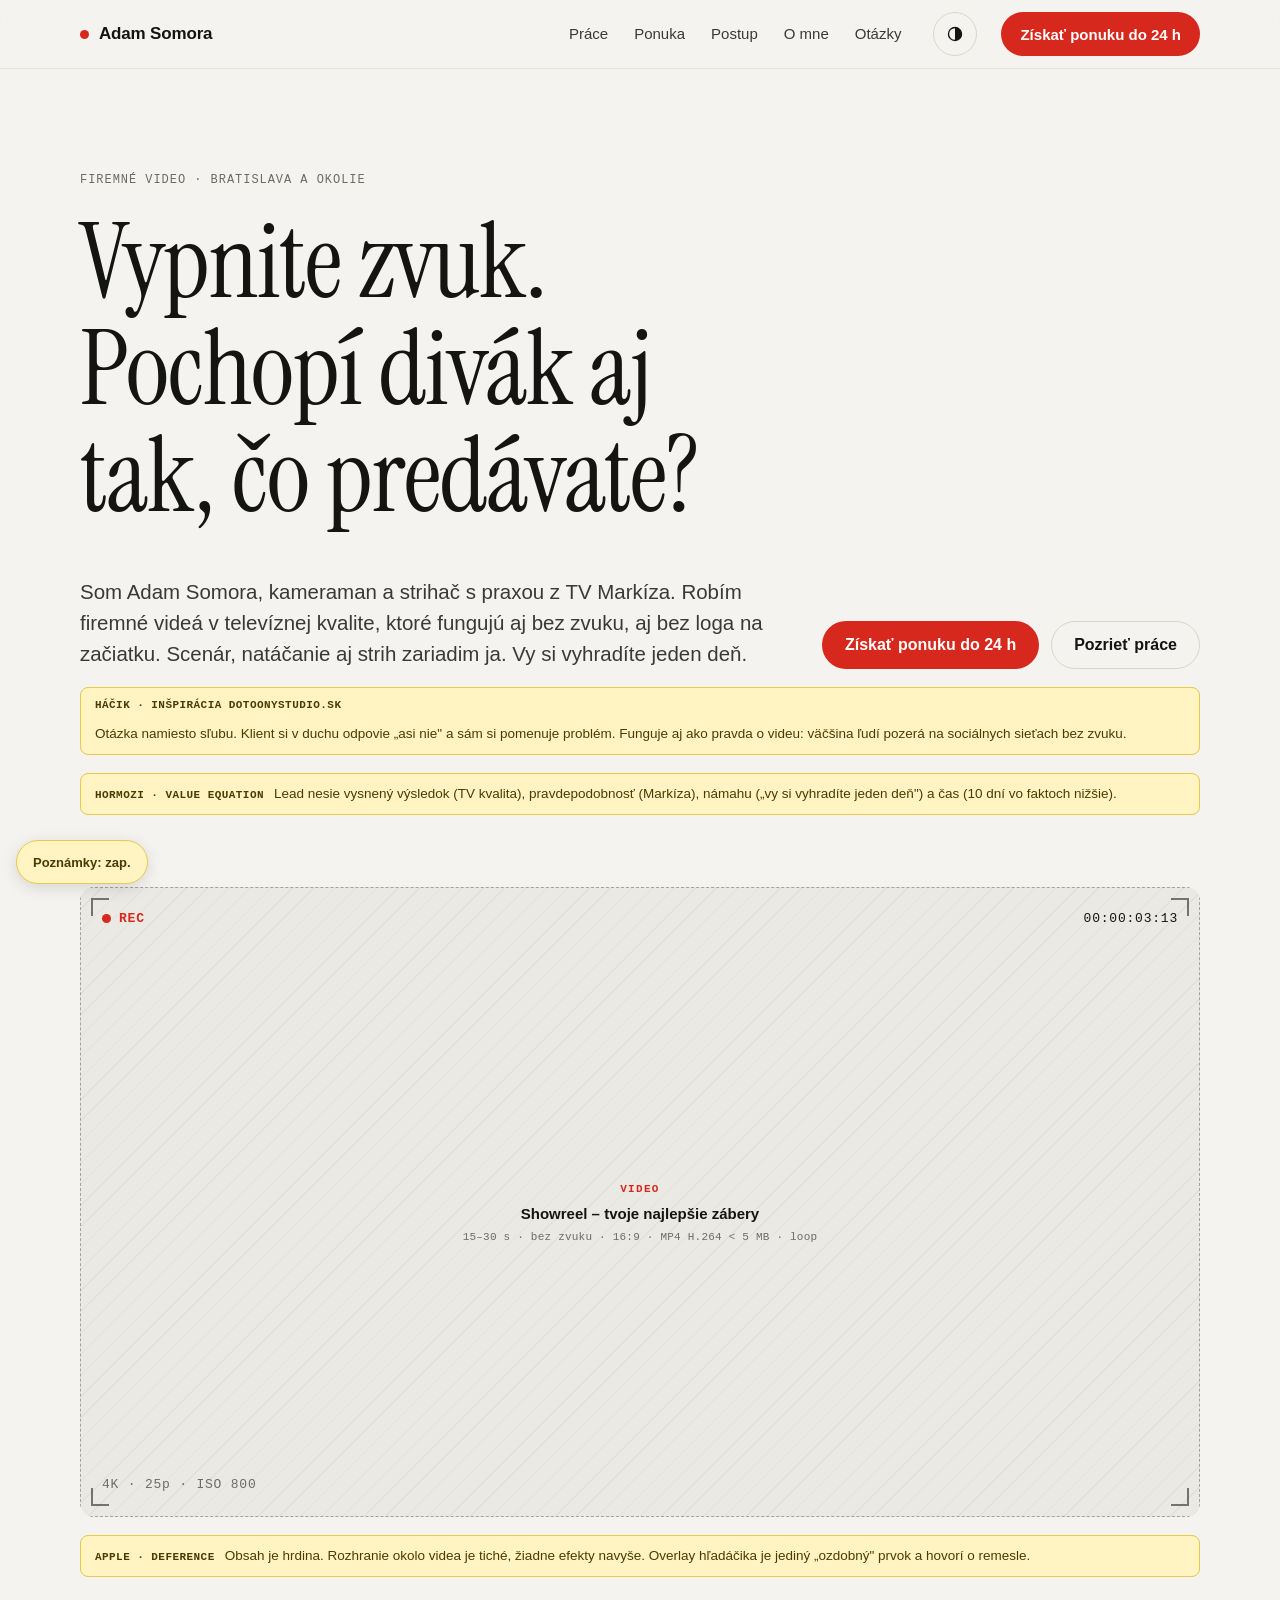
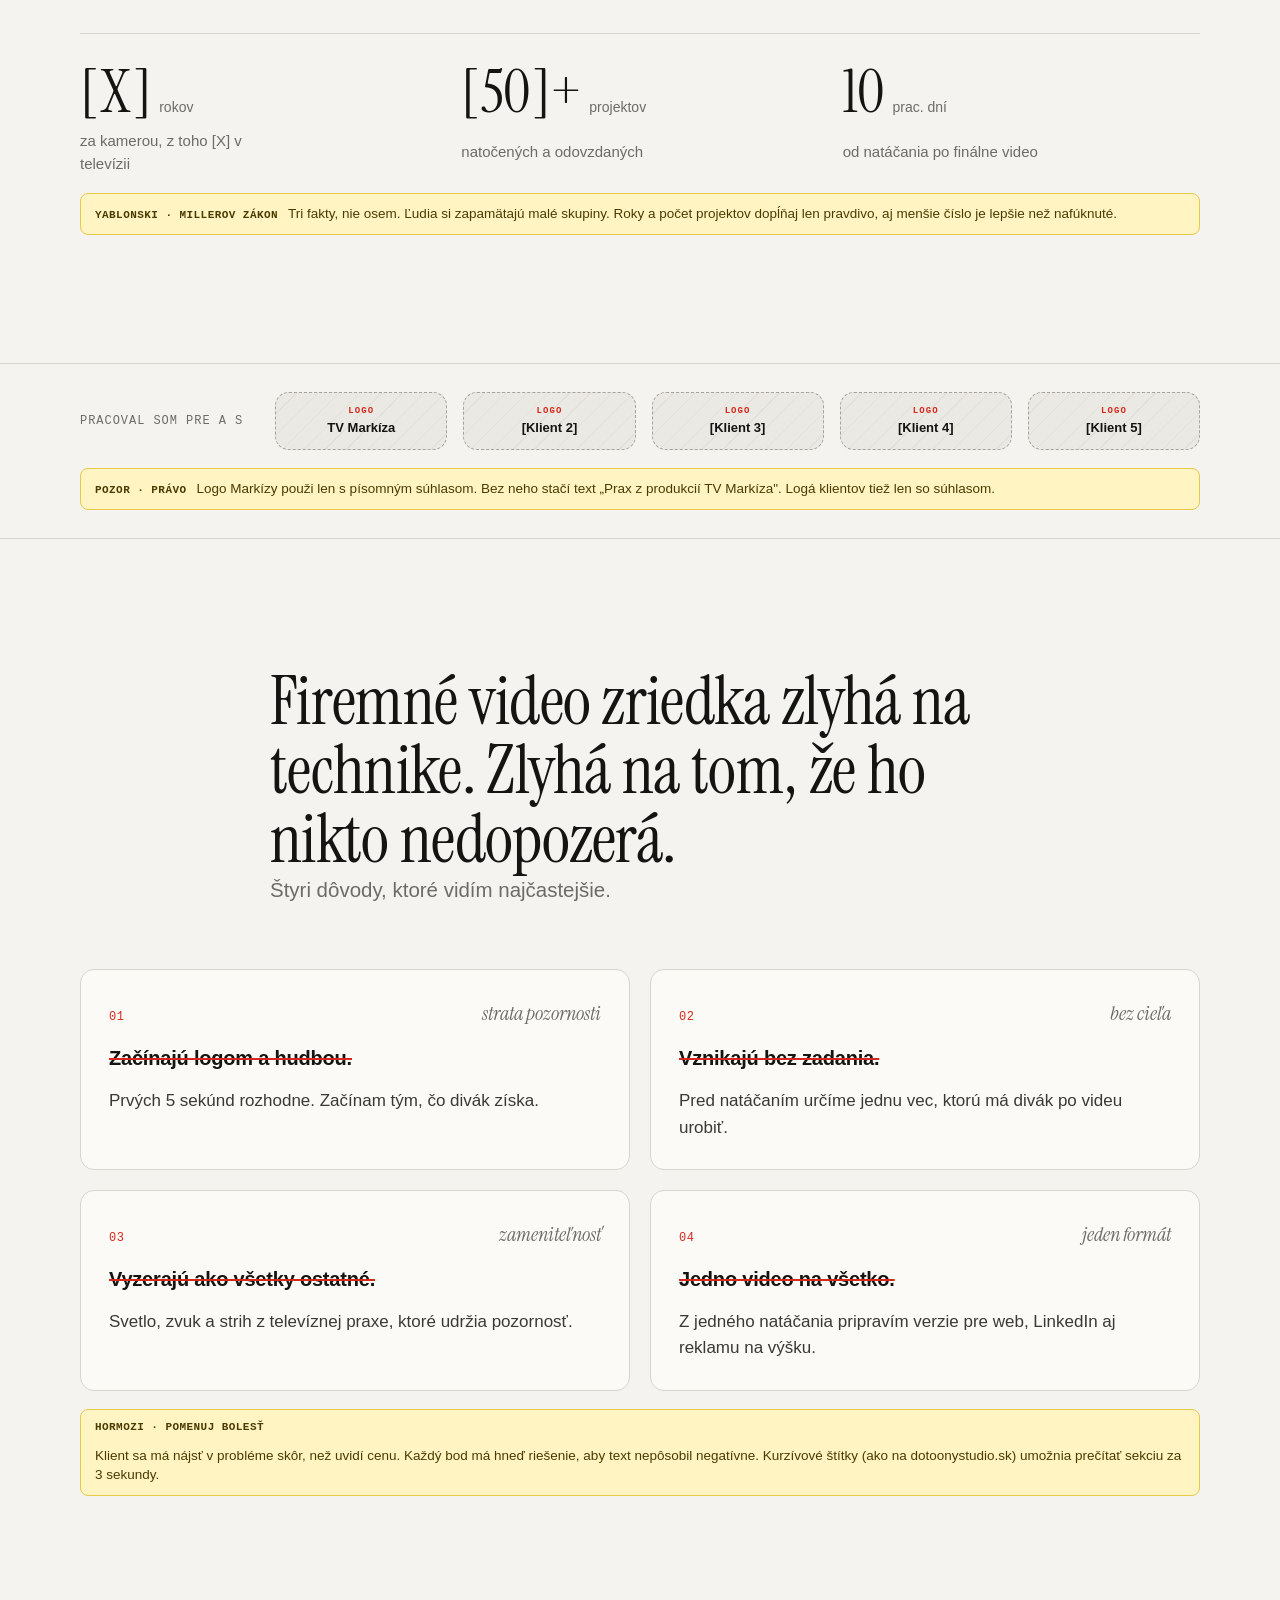
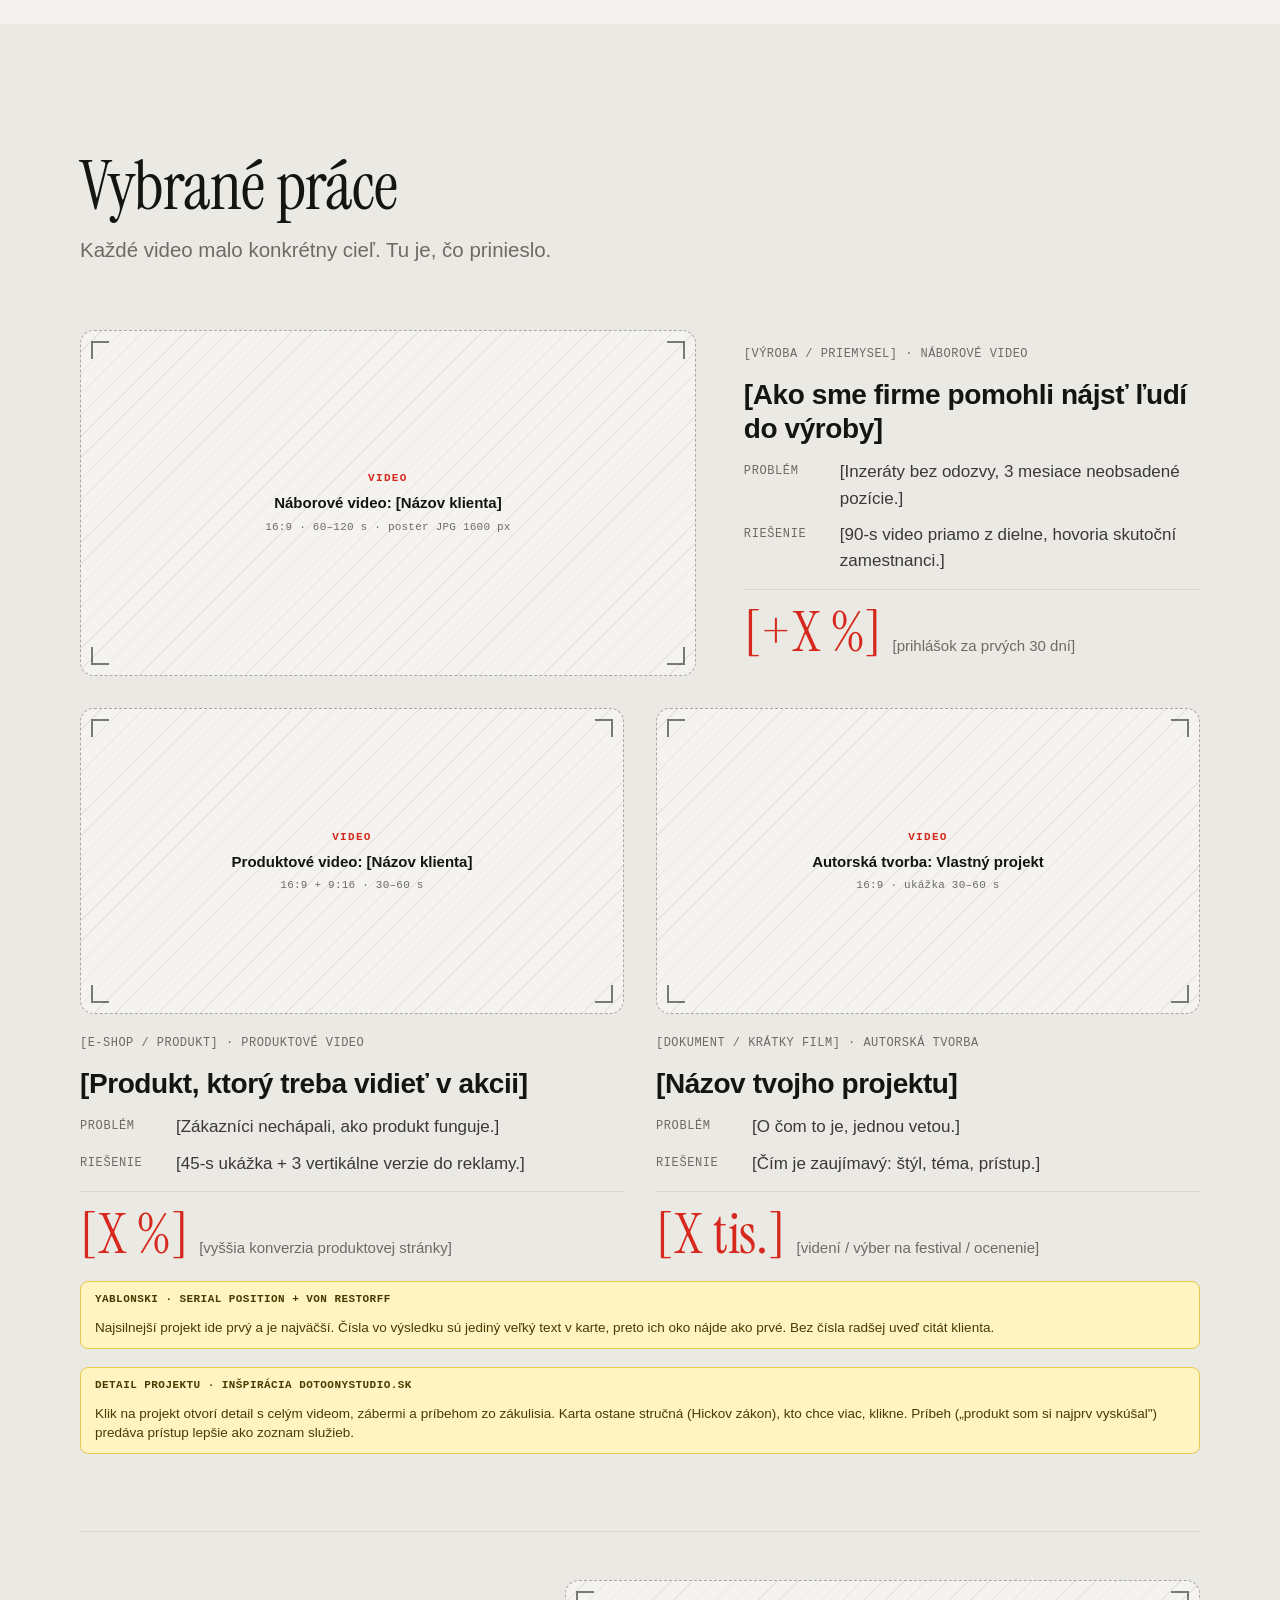
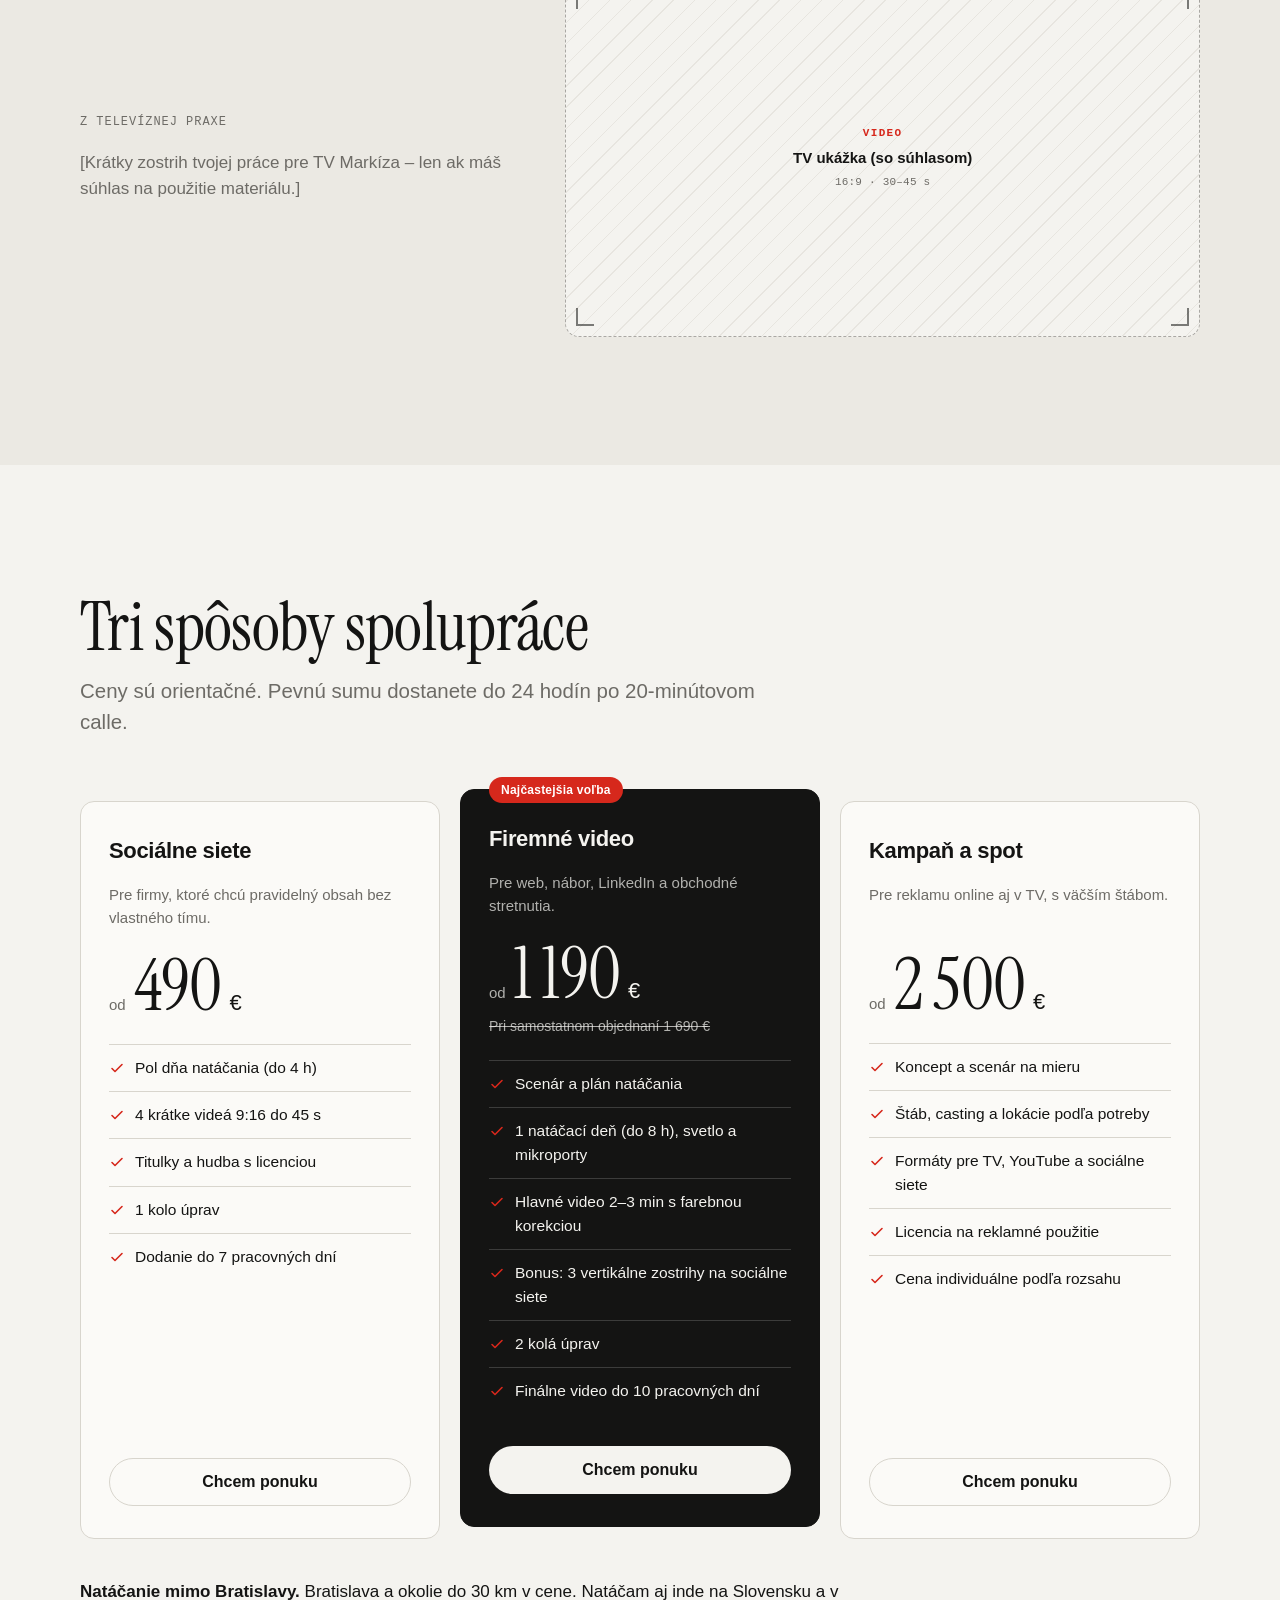
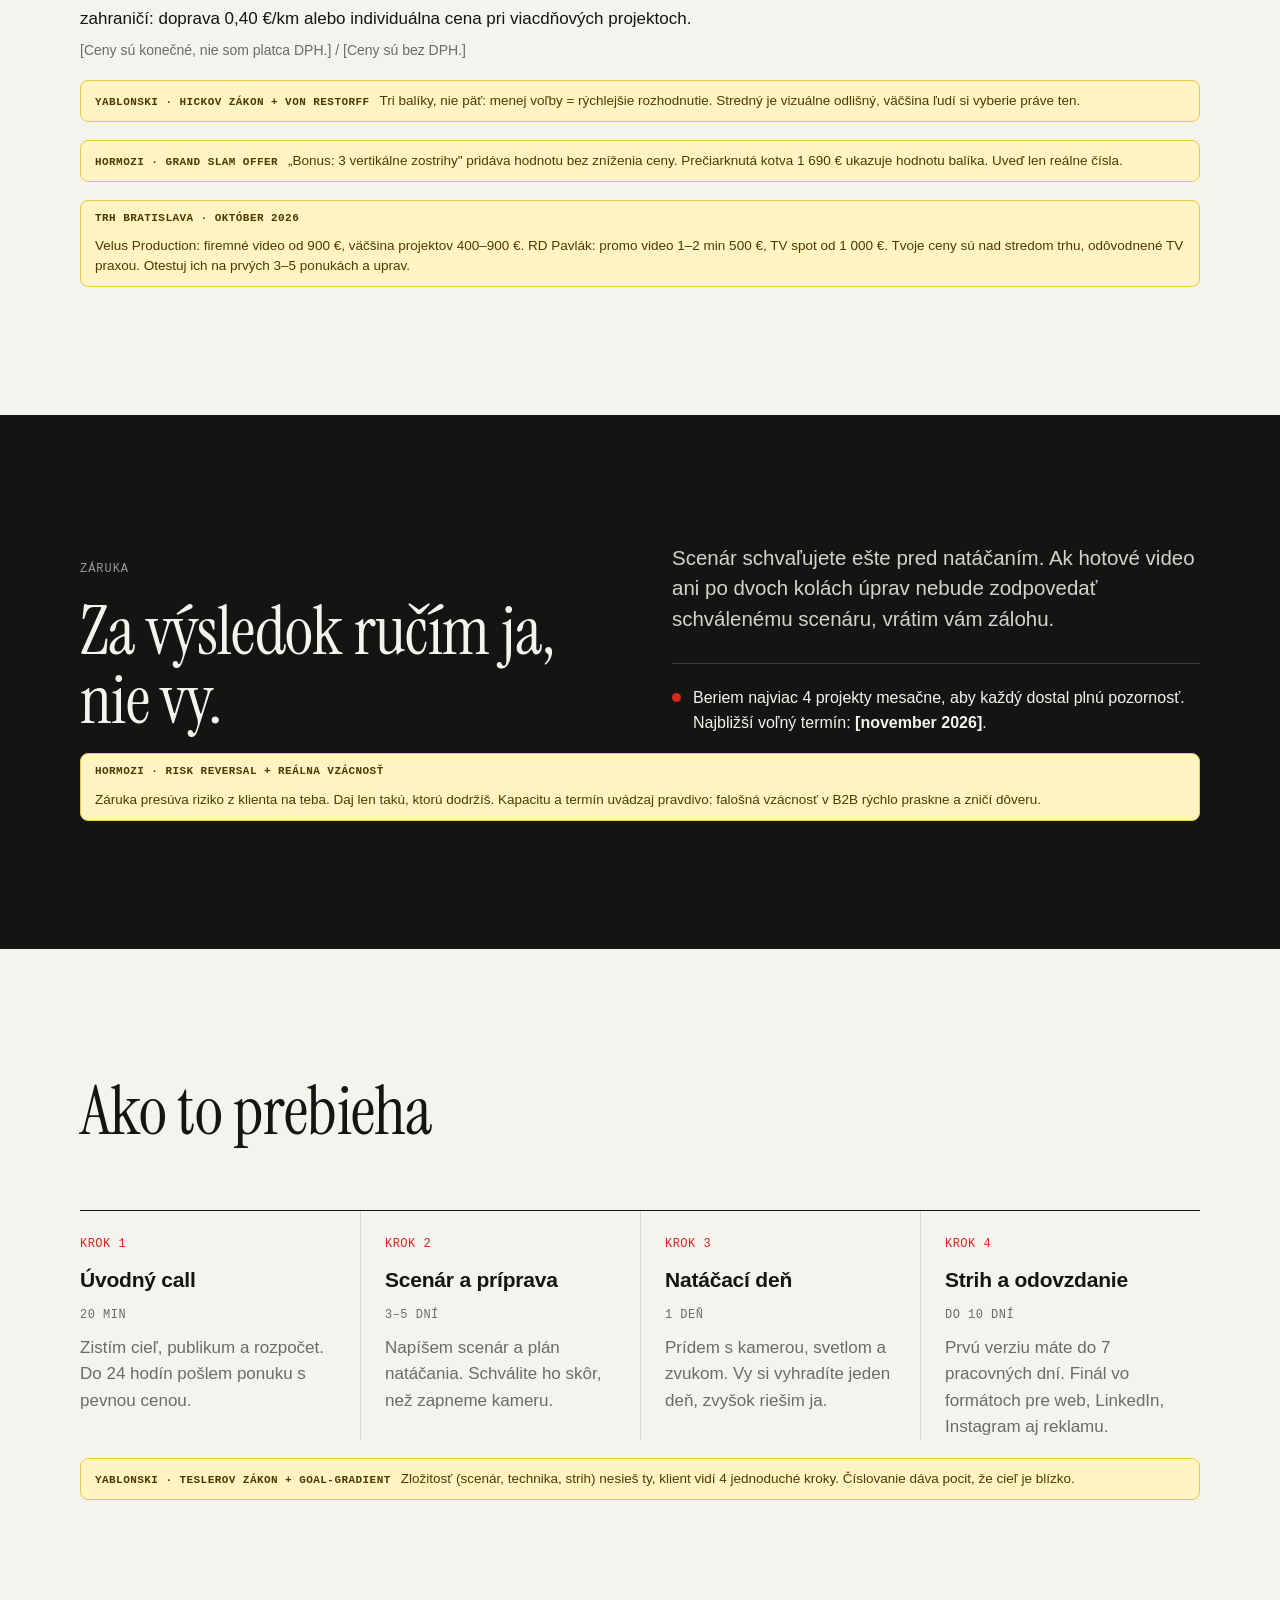
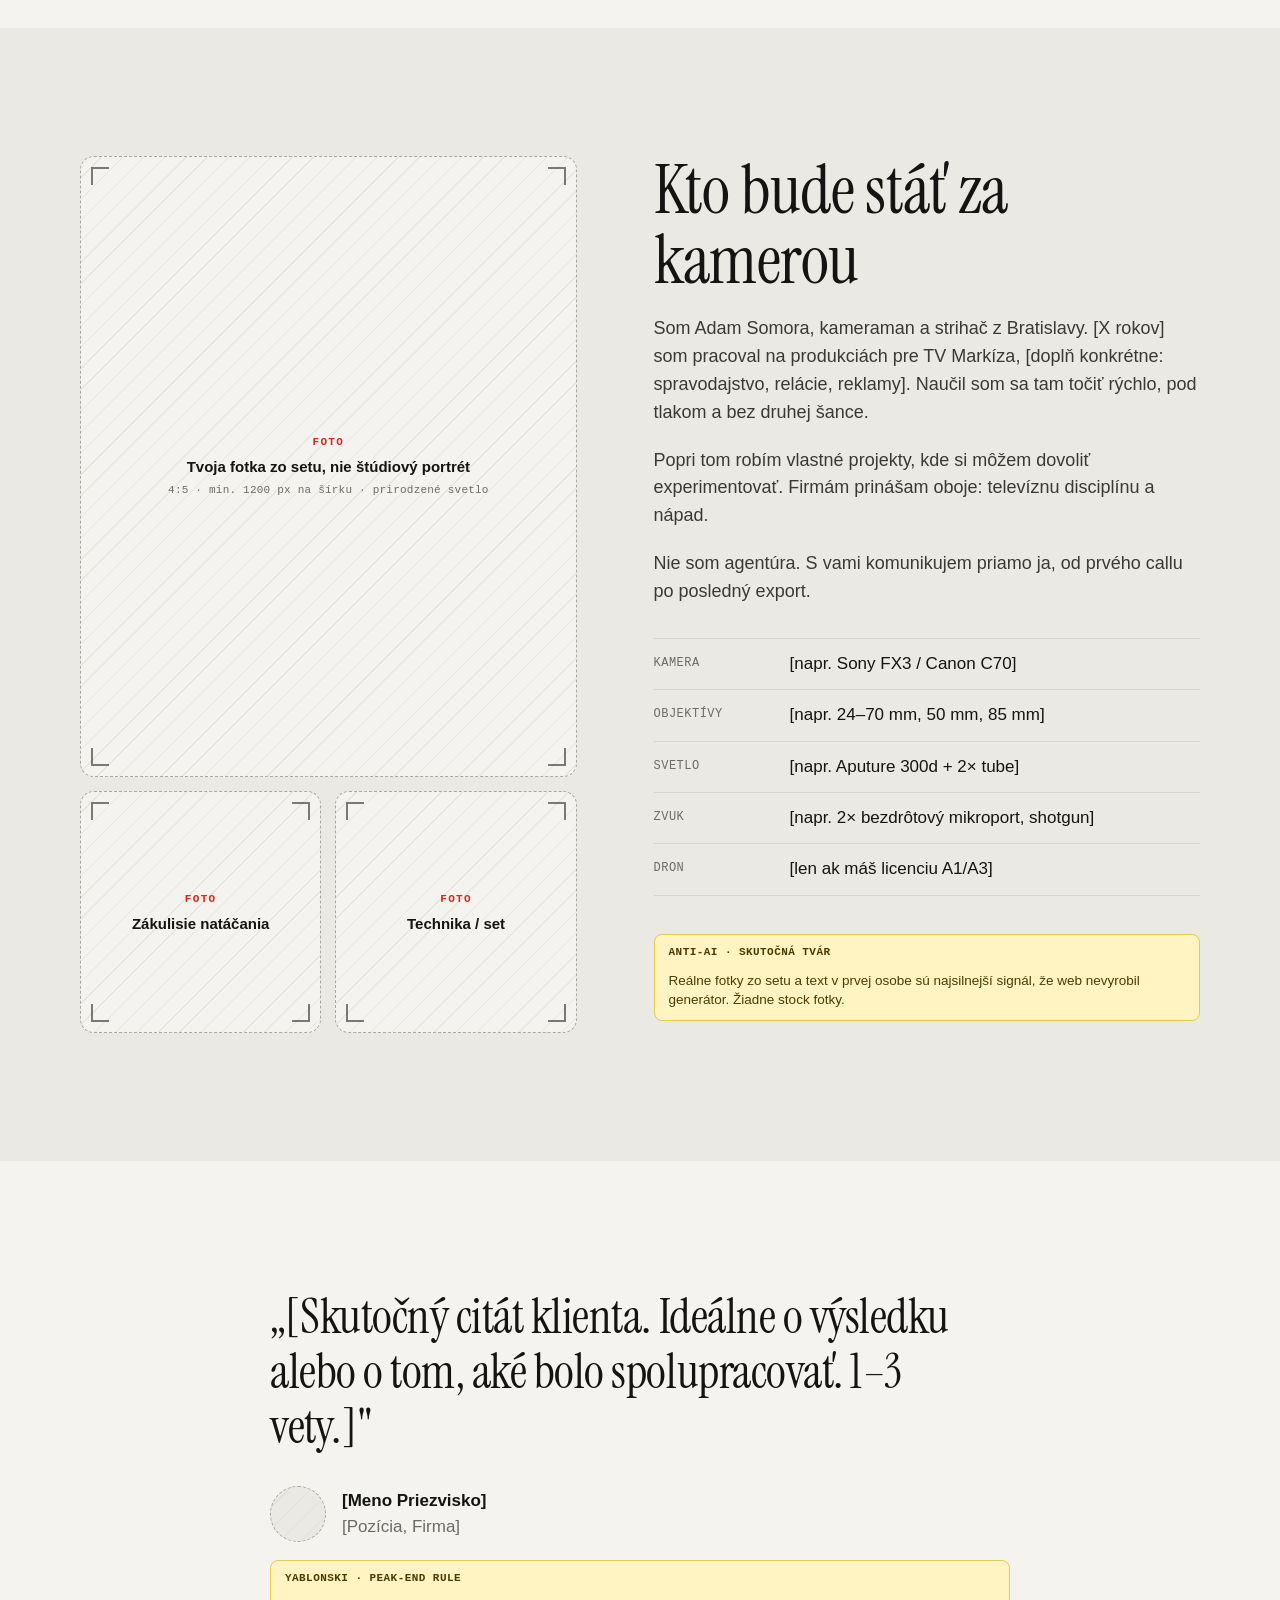
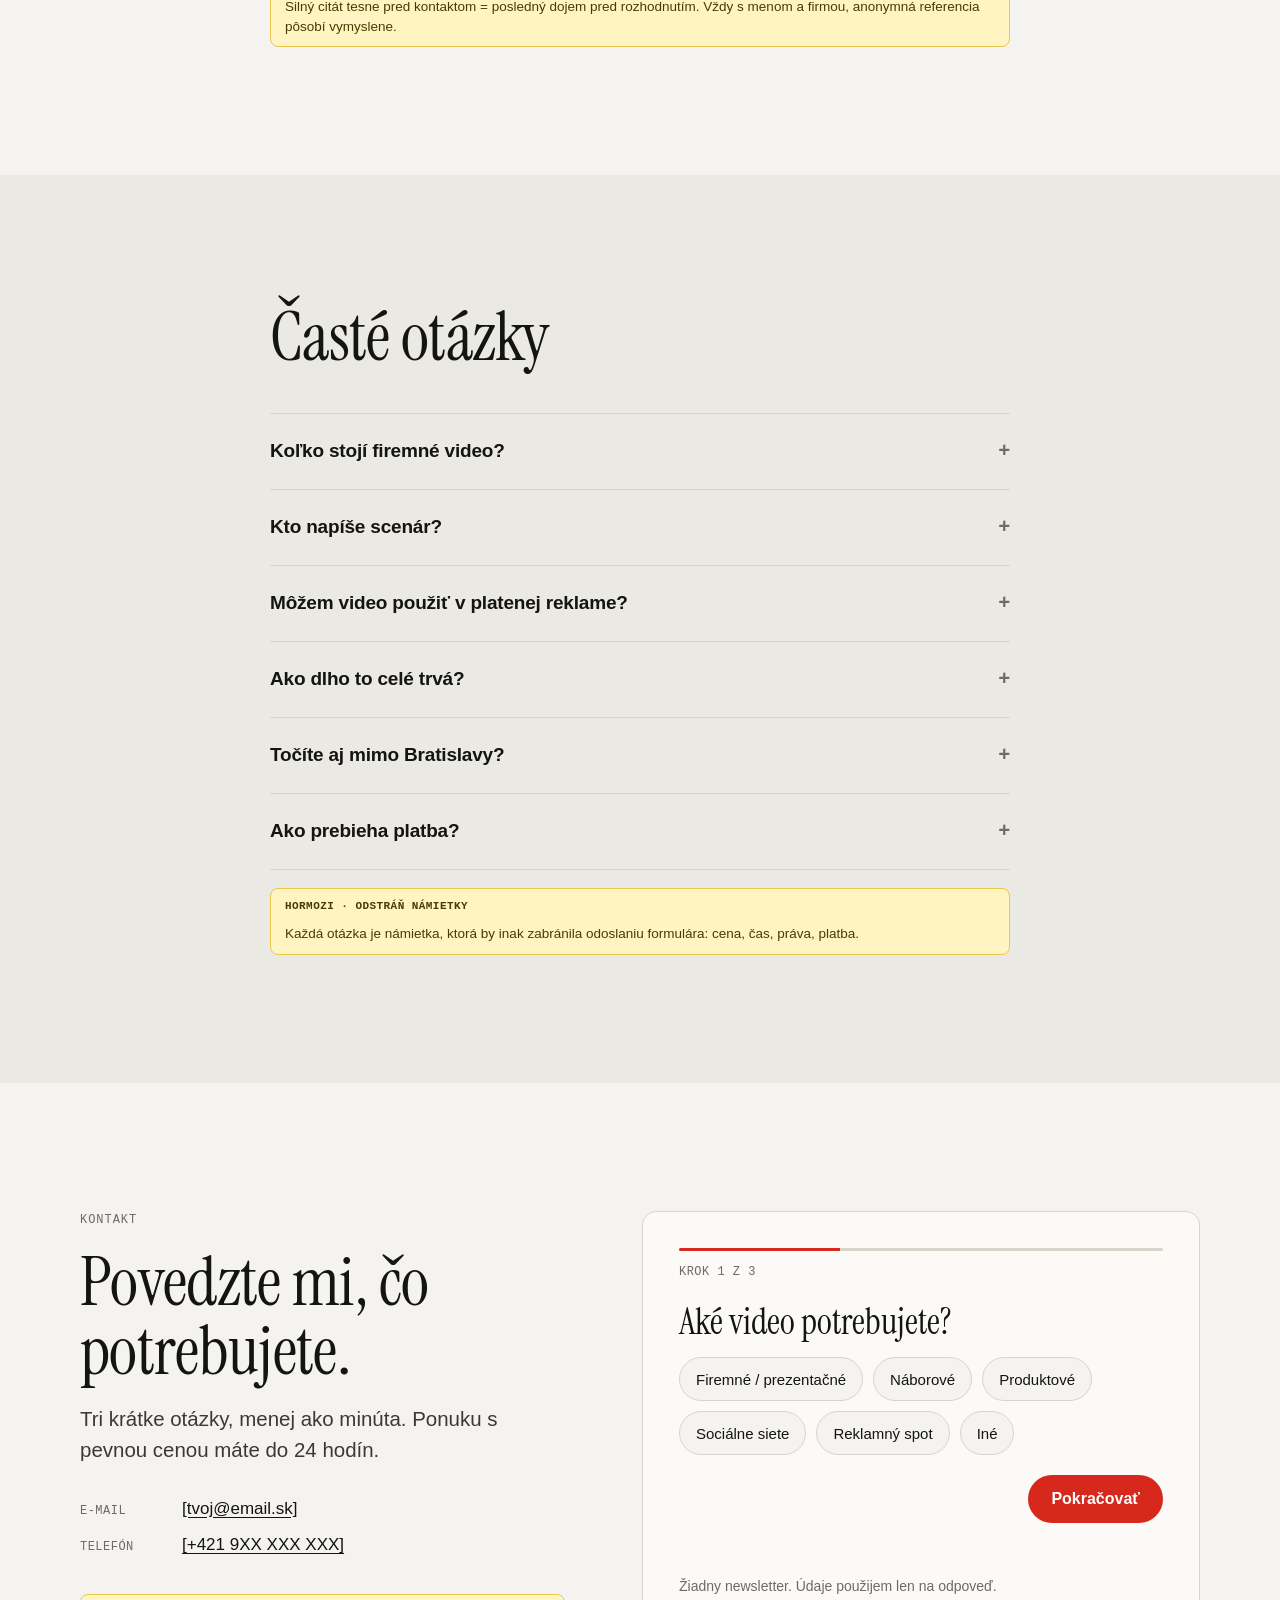
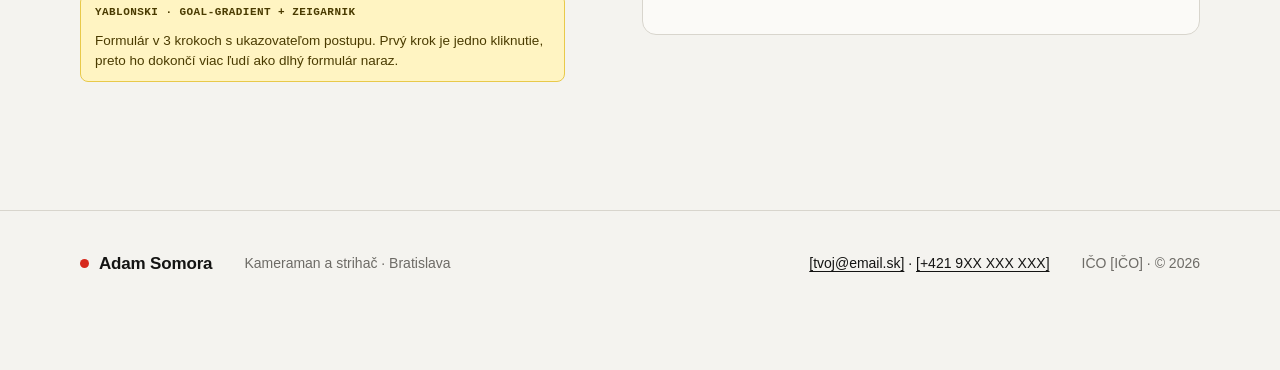
==== index.html @ b7b5e022 "Add files via upload" ====
<!doctype html>
<!--
  ═════════════════════════════════════════════════════════════
  WEB – ADAM SOMORA
  Súbory: index.html (obsah) · styles.css (vzhľad) · script.js (správanie)

  AKO UPRAVOVAŤ
  • Texty prepisuj priamo tu. Hranaté zátvorky [ ] = doplň skutočný údaj.
  • Šrafované rámiky (class="ph ...") sú miesta pre videá a fotky.
    Celý blok <div class="ph ...">…</div> nahraď skutočným médiom:

      VIDEO (hero, stlmené v slučke):
      <video class="media" style="aspect-ratio:16/9" src="video/showreel.mp4"
             poster="img/showreel.jpg" autoplay muted loop playsinline></video>

      VIDEO (projekt, spustí sa po kliknutí):
      <video class="media" style="aspect-ratio:16/9" src="https://tvoja-url/video.mp4"
             poster="img/projekt1.jpg" preload="none" controls playsinline></video>

      FOTKA:
      <img class="media" style="aspect-ratio:4/5" src="img/adam.jpg"
           alt="Adam Somora na natáčaní" loading="lazy">

  • Žlté poznámky s princípmi vypneš tak, že z <html> nižšie zmažeš
    class="notes-on" a vymažeš tlačidlo „Poznámky" na konci súboru.
  • Formulár: doplň URL z formspree.io do script.js (FORM_ENDPOINT)
    aj do <form action="..."> v sekcii KONTAKT.
  ═════════════════════════════════════════════════════════════
-->
<html lang="sk" class="notes-on">
  <head>
    <meta charset="utf-8" />
    <meta name="viewport" content="width=device-width, initial-scale=1" />
    <title>Adam Somora · Firemné video Bratislava</title>
    <meta
      name="description"
      content="Firemné, náborové a produktové videá v televíznej kvalite. Kameraman a strihač s praxou z TV Markíza. Bratislava a celé Slovensko."
    />
    <meta name="theme-color" content="#f4f3ef" media="(prefers-color-scheme: light)" />
    <meta name="theme-color" content="#121211" media="(prefers-color-scheme: dark)" />
    <meta property="og:title" content="Adam Somora · Firemné video Bratislava" />
    <meta
      property="og:description"
      content="Firemné, náborové a produktové videá v televíznej kvalite. Kameraman a strihač s praxou z TV Markíza. Bratislava a celé Slovensko."
    />
    <meta property="og:type" content="website" />
    <meta property="og:image" content="img/og.jpg" />
    <link rel="icon" href="favicon.svg" type="image/svg+xml" />
    <link rel="preconnect" href="https://fonts.googleapis.com" />
    <link rel="preconnect" href="https://fonts.gstatic.com" crossorigin />
    <link
      href="https://fonts.googleapis.com/css2?family=Instrument+Serif:ital@0;1&display=swap"
      rel="stylesheet"
    />
    <script type="application/ld+json">
      {
        "@context": "https://schema.org",
        "@type": "ProfessionalService",
        "name": "Adam Somora",
        "description": "Firemné, náborové a produktové videá v televíznej kvalite. Kameraman a strihač s praxou z TV Markíza. Bratislava a celé Slovensko.",
        "areaServed": ["Bratislava", "Slovensko"],
        "address": { "@type": "PostalAddress", "addressLocality": "Bratislava", "addressCountry": "SK" },
        "priceRange": "€€"
      }
    </script>
    <script>
      try {
        const t = localStorage.getItem("theme");
        if (t) document.documentElement.dataset.theme = t;
      } catch {}
    </script>
    <link rel="stylesheet" href="styles.css" />
  </head>
  <body id="top">
    <a class="skip" href="#obsah">Preskočiť na obsah</a>

    <header class="site-header">
      <div class="container header-inner">
        <a href="#top" class="brand"><span class="rec-dot" aria-hidden="true"></span>Adam Somora</a>
        <nav class="nav" aria-label="Hlavná navigácia">
          <a href="#prace">Práce</a><a href="#ponuka">Ponuka</a><a href="#postup">Postup</a
          ><a href="#o-mne">O mne</a><a href="#otazky">Otázky</a>
        </nav>
        <button
          class="theme-toggle"
          type="button"
          data-theme-toggle
          aria-label="Prepnúť svetlý / tmavý režim"
        >
          <svg viewBox="0 0 20 20" aria-hidden="true">
            <circle cx="10" cy="10" r="7.25" fill="none" stroke="currentColor" stroke-width="1.5"></circle>
            <path d="M10 2.75a7.25 7.25 0 0 1 0 14.5z" fill="currentColor"></path>
          </svg>
        </button>
        <a href="#kontakt" class="btn btn-primary btn-sm"
          ><span class="cta-long">Získať ponuku do 24 h</span><span class="cta-short">Získať ponuku</span></a
        >
      </div>
    </header>

    <main id="obsah">
      <!-- ───────── 1. HERO ───────── -->
      <section class="hero">
        <div class="container">
          <p class="eyebrow">Firemné video · Bratislava a okolie</p>
          <h1 class="display hero-title">Vypnite zvuk. Pochopí divák aj tak, čo predávate?</h1>
          <div class="hero-row">
            <p class="lead">
              Som Adam Somora, kameraman a strihač s praxou z TV Markíza. Robím firemné videá v televíznej
              kvalite, ktoré fungujú aj bez zvuku, aj bez loga na začiatku. Scenár, natáčanie aj strih
              zariadim ja. Vy si vyhradíte jeden deň.
            </p>
            <div class="hero-ctas">
              <a href="#kontakt" class="btn btn-primary">Získať ponuku do 24 h</a>
              <a href="#prace" class="btn btn-ghost">Pozrieť práce</a>
            </div>
          </div>
          <aside class="note">
            <span class="note-tag">Háčik · inšpirácia dotoonystudio.sk</span>
            <span class="note-text">
              Otázka namiesto sľubu. Klient si v duchu odpovie „asi nie" a sám si pomenuje problém. Funguje aj
              ako pravda o videu: väčšina ľudí pozerá na sociálnych sieťach bez zvuku.
            </span>
          </aside>
          <aside class="note">
            <span class="note-tag">Hormozi · Value Equation</span>
            <span class="note-text">
              Lead nesie vysnený výsledok (TV kvalita), pravdepodobnosť (Markíza), námahu („vy si vyhradíte
              jeden deň") a čas (10 dní vo faktoch nižšie).
            </span>
          </aside>
        </div>

        <div class="container hero-media">
          <div class="viewfinder">
            <!-- SHOWREEL: tento <div class="ph ..."> nahraď <video ... autoplay muted loop playsinline> (návod hore) -->
            <div
              class="ph ph-video"
              style="aspect-ratio: 16/9"
              role="img"
              aria-label="Miesto pre: Showreel – tvoje najlepšie zábery"
            >
              <span class="ph-corner tl"></span><span class="ph-corner tr"></span
              ><span class="ph-corner bl"></span><span class="ph-corner br"></span>
              <div class="ph-body">
                <span class="ph-kind">VIDEO</span>
                <span class="ph-label">Showreel – tvoje najlepšie zábery</span>
                <span class="ph-spec">15–30 s · bez zvuku · 16:9 · MP4 H.264 &lt; 5 MB · loop</span>
              </div>
            </div>
            <div class="vf-overlay" aria-hidden="true">
              <span class="vf-rec"><span class="rec-dot"></span>REC</span>
              <span class="vf-tc" data-timecode>00:00:00:00</span>
              <span class="vf-meta">4K · 25p · ISO 800</span>
            </div>
          </div>
          <aside class="note">
            <span class="note-tag">Apple · Deference</span>
            <span class="note-text">
              Obsah je hrdina. Rozhranie okolo videa je tiché, žiadne efekty navyše. Overlay hľadáčika je
              jediný „ozdobný" prvok a hovorí o remesle.
            </span>
          </aside>
        </div>

        <div class="container">
          <ul class="facts">
            <li>
              <span class="fact-value display">[X]<small>rokov</small></span>
              <span class="fact-label">za kamerou, z toho [X] v televízii</span>
            </li>
            <li>
              <span class="fact-value display">[50]+<small>projektov</small></span>
              <span class="fact-label">natočených a odovzdaných</span>
            </li>
            <li>
              <span class="fact-value display">10<small>prac. dní</small></span>
              <span class="fact-label">od natáčania po finálne video</span>
            </li>
          </ul>
          <aside class="note">
            <span class="note-tag">Yablonski · Millerov zákon</span>
            <span class="note-text">
              Tri fakty, nie osem. Ľudia si zapamätajú malé skupiny. Roky a počet projektov dopĺňaj len
              pravdivo, aj menšie číslo je lepšie než nafúknuté.
            </span>
          </aside>
        </div>
      </section>

      <!-- ───────── 2. SOCIÁLNY DÔKAZ ───────── -->
      <section class="proof" aria-label="Klienti">
        <div class="container proof-inner">
          <p class="proof-label">Pracoval som pre a s</p>
          <ul class="proof-logos">
            <li>
              <div
                class="ph ph-logo"
                style="aspect-ratio: 3/1"
                role="img"
                aria-label="Miesto pre: TV Markíza"
              >
                <span class="ph-corner tl"></span><span class="ph-corner tr"></span
                ><span class="ph-corner bl"></span><span class="ph-corner br"></span>
                <div class="ph-body">
                  <span class="ph-kind">LOGO</span>
                  <span class="ph-label">TV Markíza</span>
                </div>
              </div>
            </li>
            <li>
              <div
                class="ph ph-logo"
                style="aspect-ratio: 3/1"
                role="img"
                aria-label="Miesto pre: [Klient 2]"
              >
                <span class="ph-corner tl"></span><span class="ph-corner tr"></span
                ><span class="ph-corner bl"></span><span class="ph-corner br"></span>
                <div class="ph-body">
                  <span class="ph-kind">LOGO</span>
                  <span class="ph-label">[Klient 2]</span>
                </div>
              </div>
            </li>
            <li>
              <div
                class="ph ph-logo"
                style="aspect-ratio: 3/1"
                role="img"
                aria-label="Miesto pre: [Klient 3]"
              >
                <span class="ph-corner tl"></span><span class="ph-corner tr"></span
                ><span class="ph-corner bl"></span><span class="ph-corner br"></span>
                <div class="ph-body">
                  <span class="ph-kind">LOGO</span>
                  <span class="ph-label">[Klient 3]</span>
                </div>
              </div>
            </li>
            <li>
              <div
                class="ph ph-logo"
                style="aspect-ratio: 3/1"
                role="img"
                aria-label="Miesto pre: [Klient 4]"
              >
                <span class="ph-corner tl"></span><span class="ph-corner tr"></span
                ><span class="ph-corner bl"></span><span class="ph-corner br"></span>
                <div class="ph-body">
                  <span class="ph-kind">LOGO</span>
                  <span class="ph-label">[Klient 4]</span>
                </div>
              </div>
            </li>
            <li>
              <div
                class="ph ph-logo"
                style="aspect-ratio: 3/1"
                role="img"
                aria-label="Miesto pre: [Klient 5]"
              >
                <span class="ph-corner tl"></span><span class="ph-corner tr"></span
                ><span class="ph-corner bl"></span><span class="ph-corner br"></span>
                <div class="ph-body">
                  <span class="ph-kind">LOGO</span>
                  <span class="ph-label">[Klient 5]</span>
                </div>
              </div>
            </li>
          </ul>
        </div>
        <div class="container">
          <aside class="note">
            <span class="note-tag">Pozor · právo</span>
            <span class="note-text">
              Logo Markízy použi len s písomným súhlasom. Bez neho stačí text „Prax z produkcií TV Markíza".
              Logá klientov tiež len so súhlasom.
            </span>
          </aside>
        </div>
      </section>

      <!-- ───────── 3. PROBLÉM ───────── -->
      <section class="section">
        <div class="container narrow">
          <h2 class="display h2">
            Firemné video zriedka zlyhá na technike. Zlyhá na tom, že ho nikto nedopozerá.
          </h2>
          <p class="lead muted">Štyri dôvody, ktoré vidím najčastejšie.</p>
        </div>
        <div class="container">
          <ol class="problem-list">
            <li>
              <span class="problem-top"
                ><span class="mono idx">01</span><em class="problem-tag">strata pozornosti</em></span
              >
              <p class="bad">Začínajú logom a hudbou.</p>
              <p class="good">Prvých 5 sekúnd rozhodne. Začínam tým, čo divák získa.</p>
            </li>
            <li>
              <span class="problem-top"
                ><span class="mono idx">02</span><em class="problem-tag">bez cieľa</em></span
              >
              <p class="bad">Vznikajú bez zadania.</p>
              <p class="good">Pred natáčaním určíme jednu vec, ktorú má divák po videu urobiť.</p>
            </li>
            <li>
              <span class="problem-top"
                ><span class="mono idx">03</span><em class="problem-tag">zameniteľnosť</em></span
              >
              <p class="bad">Vyzerajú ako všetky ostatné.</p>
              <p class="good">Svetlo, zvuk a strih z televíznej praxe, ktoré udržia pozornosť.</p>
            </li>
            <li>
              <span class="problem-top"
                ><span class="mono idx">04</span><em class="problem-tag">jeden formát</em></span
              >
              <p class="bad">Jedno video na všetko.</p>
              <p class="good">Z jedného natáčania pripravím verzie pre web, LinkedIn aj reklamu na výšku.</p>
            </li>
          </ol>
          <aside class="note">
            <span class="note-tag">Hormozi · pomenuj bolesť</span>
            <span class="note-text">
              Klient sa má nájsť v probléme skôr, než uvidí cenu. Každý bod má hneď riešenie, aby text
              nepôsobil negatívne. Kurzívové štítky (ako na dotoonystudio.sk) umožnia prečítať sekciu za 3
              sekundy.
            </span>
          </aside>
        </div>
      </section>

      <!-- ───────── 4. PRÁCE / CASE STUDIES ───────── -->
      <section class="section section-alt" id="prace">
        <div class="container">
          <div class="section-head">
            <h2 class="display h2">Vybrané práce</h2>
            <p class="lead muted">Každé video malo konkrétny cieľ. Tu je, čo prinieslo.</p>
          </div>

          <div class="cases">
            <article class="case case-lead">
              <button
                class="case-open"
                type="button"
                data-case-open="0"
                aria-label="Otvoriť projekt: [Ako sme firme pomohli nájsť ľudí do výroby]"
              >
                <div
                  class="ph ph-video"
                  style="aspect-ratio: 16/9"
                  role="img"
                  aria-label="Miesto pre: Náborové video: [Názov klienta]"
                >
                  <span class="ph-corner tl"></span><span class="ph-corner tr"></span
                  ><span class="ph-corner bl"></span><span class="ph-corner br"></span>
                  <div class="ph-body">
                    <span class="ph-kind">VIDEO</span>
                    <span class="ph-label">Náborové video: [Názov klienta]</span>
                    <span class="ph-spec">16:9 · 60–120 s · poster JPG 1600 px</span>
                  </div>
                </div>
                <span class="case-open-hint mono">Otvoriť projekt · 6 ukážok</span>
              </button>
              <div class="case-body">
                <p class="case-meta mono">[Výroba / priemysel] · Náborové video</p>
                <h3 class="case-title">[Ako sme firme pomohli nájsť ľudí do výroby]</h3>
                <dl class="case-dl">
                  <div>
                    <dt>Problém</dt>
                    <dd>[Inzeráty bez odozvy, 3 mesiace neobsadené pozície.]</dd>
                  </div>
                  <div>
                    <dt>Riešenie</dt>
                    <dd>[90-s video priamo z dielne, hovoria skutoční zamestnanci.]</dd>
                  </div>
                </dl>
                <p class="case-result">
                  <span class="display">[+X %]</span>
                  <span>[prihlášok za prvých 30 dní]</span>
                </p>
              </div>
            </article>
            <article class="case">
              <button
                class="case-open"
                type="button"
                data-case-open="1"
                aria-label="Otvoriť projekt: [Produkt, ktorý treba vidieť v akcii]"
              >
                <div
                  class="ph ph-video"
                  style="aspect-ratio: 16/9"
                  role="img"
                  aria-label="Miesto pre: Produktové video: [Názov klienta]"
                >
                  <span class="ph-corner tl"></span><span class="ph-corner tr"></span
                  ><span class="ph-corner bl"></span><span class="ph-corner br"></span>
                  <div class="ph-body">
                    <span class="ph-kind">VIDEO</span>
                    <span class="ph-label">Produktové video: [Názov klienta]</span>
                    <span class="ph-spec">16:9 + 9:16 · 30–60 s</span>
                  </div>
                </div>
                <span class="case-open-hint mono">Otvoriť projekt · 4 ukážok</span>
              </button>
              <div class="case-body">
                <p class="case-meta mono">[E-shop / produkt] · Produktové video</p>
                <h3 class="case-title">[Produkt, ktorý treba vidieť v akcii]</h3>
                <dl class="case-dl">
                  <div>
                    <dt>Problém</dt>
                    <dd>[Zákazníci nechápali, ako produkt funguje.]</dd>
                  </div>
                  <div>
                    <dt>Riešenie</dt>
                    <dd>[45-s ukážka + 3 vertikálne verzie do reklamy.]</dd>
                  </div>
                </dl>
                <p class="case-result">
                  <span class="display">[X %]</span>
                  <span>[vyššia konverzia produktovej stránky]</span>
                </p>
              </div>
            </article>
            <article class="case">
              <button
                class="case-open"
                type="button"
                data-case-open="2"
                aria-label="Otvoriť projekt: [Názov tvojho projektu]"
              >
                <div
                  class="ph ph-video"
                  style="aspect-ratio: 16/9"
                  role="img"
                  aria-label="Miesto pre: Autorská tvorba: Vlastný projekt"
                >
                  <span class="ph-corner tl"></span><span class="ph-corner tr"></span
                  ><span class="ph-corner bl"></span><span class="ph-corner br"></span>
                  <div class="ph-body">
                    <span class="ph-kind">VIDEO</span>
                    <span class="ph-label">Autorská tvorba: Vlastný projekt</span>
                    <span class="ph-spec">16:9 · ukážka 30–60 s</span>
                  </div>
                </div>
                <span class="case-open-hint mono">Otvoriť projekt · 8 ukážok</span>
              </button>
              <div class="case-body">
                <p class="case-meta mono">[Dokument / krátky film] · Autorská tvorba</p>
                <h3 class="case-title">[Názov tvojho projektu]</h3>
                <dl class="case-dl">
                  <div>
                    <dt>Problém</dt>
                    <dd>[O čom to je, jednou vetou.]</dd>
                  </div>
                  <div>
                    <dt>Riešenie</dt>
                    <dd>[Čím je zaujímavý: štýl, téma, prístup.]</dd>
                  </div>
                </dl>
                <p class="case-result">
                  <span class="display">[X tis.]</span>
                  <span>[videní / výber na festival / ocenenie]</span>
                </p>
              </div>
            </article>
          </div>

          <!-- Detail projektu (modálne okno, šípky ← → prepínajú projekty, Esc zatvorí) -->
          <dialog class="case-modal" data-case-modal aria-label="Detail projektu">
            <div class="cm-bar">
              <p class="mono" data-cm-count>1 / 3</p>
              <div class="cm-nav">
                <button type="button" class="cm-btn" data-cm-prev aria-label="Predchádzajúci projekt">
                  ←
                </button>
                <button type="button" class="cm-btn" data-cm-next aria-label="Ďalší projekt">→</button>
                <button type="button" class="cm-btn" data-cm-close aria-label="Zavrieť">✕</button>
              </div>
            </div>
            <section class="cm-slide" data-cm-slide="0" hidden>
              <div
                class="ph ph-video"
                style="aspect-ratio: 16/9"
                role="img"
                aria-label="Miesto pre: Celé video: [Názov klienta]"
              >
                <span class="ph-corner tl"></span><span class="ph-corner tr"></span
                ><span class="ph-corner bl"></span><span class="ph-corner br"></span>
                <div class="ph-body">
                  <span class="ph-kind">VIDEO</span>
                  <span class="ph-label">Celé video: [Názov klienta]</span>
                  <span class="ph-spec">16:9 · prehrávanie po kliknutí · Vimeo / R2 / Bunny</span>
                </div>
              </div>
              <div class="cm-body">
                <div>
                  <p class="case-meta mono">[Výroba / priemysel] · Náborové video</p>
                  <h3 class="cm-title display">[Ako sme firme pomohli nájsť ľudí do výroby]</h3>
                  <p class="cm-story">
                    [Ľudský detail z natáčania. Napr.: Deň pred natáčaním som strávil zmenu priamo na linke,
                    aby som vedel, kde je najlepšie svetlo a kto sa pred kamerou nebojí.]
                  </p>
                </div>
                <dl class="case-dl">
                  <div>
                    <dt>Problém</dt>
                    <dd>[Inzeráty bez odozvy, 3 mesiace neobsadené pozície.]</dd>
                  </div>
                  <div>
                    <dt>Riešenie</dt>
                    <dd>[90-s video priamo z dielne, hovoria skutoční zamestnanci.]</dd>
                  </div>
                  <div>
                    <dt>Výsledok</dt>
                    <dd><strong>[+X %]</strong> [prihlášok za prvých 30 dní]</dd>
                  </div>
                </dl>
              </div>
              <div class="cm-gallery">
                <div
                  class="ph ph-image"
                  style="aspect-ratio: 9/16"
                  role="img"
                  aria-label="Miesto pre: Záber 1"
                >
                  <span class="ph-corner tl"></span><span class="ph-corner tr"></span
                  ><span class="ph-corner bl"></span><span class="ph-corner br"></span>
                  <div class="ph-body">
                    <span class="ph-kind">FOTO</span>
                    <span class="ph-label">Záber 1</span>
                  </div>
                </div>
                <div
                  class="ph ph-image"
                  style="aspect-ratio: 16/9"
                  role="img"
                  aria-label="Miesto pre: Záber 2"
                >
                  <span class="ph-corner tl"></span><span class="ph-corner tr"></span
                  ><span class="ph-corner bl"></span><span class="ph-corner br"></span>
                  <div class="ph-body">
                    <span class="ph-kind">FOTO</span>
                    <span class="ph-label">Záber 2</span>
                  </div>
                </div>
                <div
                  class="ph ph-image"
                  style="aspect-ratio: 16/9"
                  role="img"
                  aria-label="Miesto pre: Záber 3"
                >
                  <span class="ph-corner tl"></span><span class="ph-corner tr"></span
                  ><span class="ph-corner bl"></span><span class="ph-corner br"></span>
                  <div class="ph-body">
                    <span class="ph-kind">FOTO</span>
                    <span class="ph-label">Záber 3</span>
                  </div>
                </div>
                <div
                  class="ph ph-image"
                  style="aspect-ratio: 9/16"
                  role="img"
                  aria-label="Miesto pre: Záber 4"
                >
                  <span class="ph-corner tl"></span><span class="ph-corner tr"></span
                  ><span class="ph-corner bl"></span><span class="ph-corner br"></span>
                  <div class="ph-body">
                    <span class="ph-kind">FOTO</span>
                    <span class="ph-label">Záber 4</span>
                  </div>
                </div>
                <div
                  class="ph ph-image"
                  style="aspect-ratio: 16/9"
                  role="img"
                  aria-label="Miesto pre: Záber 5"
                >
                  <span class="ph-corner tl"></span><span class="ph-corner tr"></span
                  ><span class="ph-corner bl"></span><span class="ph-corner br"></span>
                  <div class="ph-body">
                    <span class="ph-kind">FOTO</span>
                    <span class="ph-label">Záber 5</span>
                  </div>
                </div>
                <div
                  class="ph ph-image"
                  style="aspect-ratio: 16/9"
                  role="img"
                  aria-label="Miesto pre: Záber 6"
                >
                  <span class="ph-corner tl"></span><span class="ph-corner tr"></span
                  ><span class="ph-corner bl"></span><span class="ph-corner br"></span>
                  <div class="ph-body">
                    <span class="ph-kind">FOTO</span>
                    <span class="ph-label">Záber 6</span>
                  </div>
                </div>
              </div>
            </section>
            <section class="cm-slide" data-cm-slide="1" hidden>
              <div
                class="ph ph-video"
                style="aspect-ratio: 16/9"
                role="img"
                aria-label="Miesto pre: Celé video: [Názov klienta]"
              >
                <span class="ph-corner tl"></span><span class="ph-corner tr"></span
                ><span class="ph-corner bl"></span><span class="ph-corner br"></span>
                <div class="ph-body">
                  <span class="ph-kind">VIDEO</span>
                  <span class="ph-label">Celé video: [Názov klienta]</span>
                  <span class="ph-spec">16:9 · prehrávanie po kliknutí · Vimeo / R2 / Bunny</span>
                </div>
              </div>
              <div class="cm-body">
                <div>
                  <p class="case-meta mono">[E-shop / produkt] · Produktové video</p>
                  <h3 class="cm-title display">[Produkt, ktorý treba vidieť v akcii]</h3>
                  <p class="cm-story">
                    [Detail, ktorý ukáže tvoj prístup. Napr.: Produkt som si najprv sám vyskúšal, aby som
                    vedel, čo zákazník potrebuje vidieť.]
                  </p>
                </div>
                <dl class="case-dl">
                  <div>
                    <dt>Problém</dt>
                    <dd>[Zákazníci nechápali, ako produkt funguje.]</dd>
                  </div>
                  <div>
                    <dt>Riešenie</dt>
                    <dd>[45-s ukážka + 3 vertikálne verzie do reklamy.]</dd>
                  </div>
                  <div>
                    <dt>Výsledok</dt>
                    <dd><strong>[X %]</strong> [vyššia konverzia produktovej stránky]</dd>
                  </div>
                </dl>
              </div>
              <div class="cm-gallery">
                <div
                  class="ph ph-image"
                  style="aspect-ratio: 9/16"
                  role="img"
                  aria-label="Miesto pre: Záber 1"
                >
                  <span class="ph-corner tl"></span><span class="ph-corner tr"></span
                  ><span class="ph-corner bl"></span><span class="ph-corner br"></span>
                  <div class="ph-body">
                    <span class="ph-kind">FOTO</span>
                    <span class="ph-label">Záber 1</span>
                  </div>
                </div>
                <div
                  class="ph ph-image"
                  style="aspect-ratio: 16/9"
                  role="img"
                  aria-label="Miesto pre: Záber 2"
                >
                  <span class="ph-corner tl"></span><span class="ph-corner tr"></span
                  ><span class="ph-corner bl"></span><span class="ph-corner br"></span>
                  <div class="ph-body">
                    <span class="ph-kind">FOTO</span>
                    <span class="ph-label">Záber 2</span>
                  </div>
                </div>
                <div
                  class="ph ph-image"
                  style="aspect-ratio: 16/9"
                  role="img"
                  aria-label="Miesto pre: Záber 3"
                >
                  <span class="ph-corner tl"></span><span class="ph-corner tr"></span
                  ><span class="ph-corner bl"></span><span class="ph-corner br"></span>
                  <div class="ph-body">
                    <span class="ph-kind">FOTO</span>
                    <span class="ph-label">Záber 3</span>
                  </div>
                </div>
                <div
                  class="ph ph-image"
                  style="aspect-ratio: 9/16"
                  role="img"
                  aria-label="Miesto pre: Záber 4"
                >
                  <span class="ph-corner tl"></span><span class="ph-corner tr"></span
                  ><span class="ph-corner bl"></span><span class="ph-corner br"></span>
                  <div class="ph-body">
                    <span class="ph-kind">FOTO</span>
                    <span class="ph-label">Záber 4</span>
                  </div>
                </div>
              </div>
            </section>
            <section class="cm-slide" data-cm-slide="2" hidden>
              <div
                class="ph ph-video"
                style="aspect-ratio: 16/9"
                role="img"
                aria-label="Miesto pre: Celé video: Vlastný projekt"
              >
                <span class="ph-corner tl"></span><span class="ph-corner tr"></span
                ><span class="ph-corner bl"></span><span class="ph-corner br"></span>
                <div class="ph-body">
                  <span class="ph-kind">VIDEO</span>
                  <span class="ph-label">Celé video: Vlastný projekt</span>
                  <span class="ph-spec">16:9 · prehrávanie po kliknutí · Vimeo / R2 / Bunny</span>
                </div>
              </div>
              <div class="cm-body">
                <div>
                  <p class="case-meta mono">[Dokument / krátky film] · Autorská tvorba</p>
                  <h3 class="cm-title display">[Názov tvojho projektu]</h3>
                  <p class="cm-story">
                    [Prečo si ho natočil a čo ťa naučil. Pri vlastných projektoch je osobný príbeh silnejší
                    ako čísla.]
                  </p>
                </div>
                <dl class="case-dl">
                  <div>
                    <dt>Problém</dt>
                    <dd>[O čom to je, jednou vetou.]</dd>
                  </div>
                  <div>
                    <dt>Riešenie</dt>
                    <dd>[Čím je zaujímavý: štýl, téma, prístup.]</dd>
                  </div>
                  <div>
                    <dt>Výsledok</dt>
                    <dd><strong>[X tis.]</strong> [videní / výber na festival / ocenenie]</dd>
                  </div>
                </dl>
              </div>
              <div class="cm-gallery">
                <div
                  class="ph ph-image"
                  style="aspect-ratio: 9/16"
                  role="img"
                  aria-label="Miesto pre: Záber 1"
                >
                  <span class="ph-corner tl"></span><span class="ph-corner tr"></span
                  ><span class="ph-corner bl"></span><span class="ph-corner br"></span>
                  <div class="ph-body">
                    <span class="ph-kind">FOTO</span>
                    <span class="ph-label">Záber 1</span>
                  </div>
                </div>
                <div
                  class="ph ph-image"
                  style="aspect-ratio: 16/9"
                  role="img"
                  aria-label="Miesto pre: Záber 2"
                >
                  <span class="ph-corner tl"></span><span class="ph-corner tr"></span
                  ><span class="ph-corner bl"></span><span class="ph-corner br"></span>
                  <div class="ph-body">
                    <span class="ph-kind">FOTO</span>
                    <span class="ph-label">Záber 2</span>
                  </div>
                </div>
                <div
                  class="ph ph-image"
                  style="aspect-ratio: 16/9"
                  role="img"
                  aria-label="Miesto pre: Záber 3"
                >
                  <span class="ph-corner tl"></span><span class="ph-corner tr"></span
                  ><span class="ph-corner bl"></span><span class="ph-corner br"></span>
                  <div class="ph-body">
                    <span class="ph-kind">FOTO</span>
                    <span class="ph-label">Záber 3</span>
                  </div>
                </div>
                <div
                  class="ph ph-image"
                  style="aspect-ratio: 9/16"
                  role="img"
                  aria-label="Miesto pre: Záber 4"
                >
                  <span class="ph-corner tl"></span><span class="ph-corner tr"></span
                  ><span class="ph-corner bl"></span><span class="ph-corner br"></span>
                  <div class="ph-body">
                    <span class="ph-kind">FOTO</span>
                    <span class="ph-label">Záber 4</span>
                  </div>
                </div>
                <div
                  class="ph ph-image"
                  style="aspect-ratio: 16/9"
                  role="img"
                  aria-label="Miesto pre: Záber 5"
                >
                  <span class="ph-corner tl"></span><span class="ph-corner tr"></span
                  ><span class="ph-corner bl"></span><span class="ph-corner br"></span>
                  <div class="ph-body">
                    <span class="ph-kind">FOTO</span>
                    <span class="ph-label">Záber 5</span>
                  </div>
                </div>
                <div
                  class="ph ph-image"
                  style="aspect-ratio: 16/9"
                  role="img"
                  aria-label="Miesto pre: Záber 6"
                >
                  <span class="ph-corner tl"></span><span class="ph-corner tr"></span
                  ><span class="ph-corner bl"></span><span class="ph-corner br"></span>
                  <div class="ph-body">
                    <span class="ph-kind">FOTO</span>
                    <span class="ph-label">Záber 6</span>
                  </div>
                </div>
                <div
                  class="ph ph-image"
                  style="aspect-ratio: 9/16"
                  role="img"
                  aria-label="Miesto pre: Záber 7"
                >
                  <span class="ph-corner tl"></span><span class="ph-corner tr"></span
                  ><span class="ph-corner bl"></span><span class="ph-corner br"></span>
                  <div class="ph-body">
                    <span class="ph-kind">FOTO</span>
                    <span class="ph-label">Záber 7</span>
                  </div>
                </div>
                <div
                  class="ph ph-image"
                  style="aspect-ratio: 16/9"
                  role="img"
                  aria-label="Miesto pre: Záber 8"
                >
                  <span class="ph-corner tl"></span><span class="ph-corner tr"></span
                  ><span class="ph-corner bl"></span><span class="ph-corner br"></span>
                  <div class="ph-body">
                    <span class="ph-kind">FOTO</span>
                    <span class="ph-label">Záber 8</span>
                  </div>
                </div>
              </div>
            </section>
          </dialog>
          <aside class="note">
            <span class="note-tag">Yablonski · Serial position + Von Restorff</span>
            <span class="note-text">
              Najsilnejší projekt ide prvý a je najväčší. Čísla vo výsledku sú jediný veľký text v karte,
              preto ich oko nájde ako prvé. Bez čísla radšej uveď citát klienta.
            </span>
          </aside>
          <aside class="note">
            <span class="note-tag">Detail projektu · inšpirácia dotoonystudio.sk</span>
            <span class="note-text">
              Klik na projekt otvorí detail s celým videom, zábermi a príbehom zo zákulisia. Karta ostane
              stručná (Hickov zákon), kto chce viac, klikne. Príbeh („produkt som si najprv vyskúšal") predáva
              prístup lepšie ako zoznam služieb.
            </span>
          </aside>

          <div class="tv-strip">
            <div>
              <p class="eyebrow">Z televíznej praxe</p>
              <p class="muted">
                [Krátky zostrih tvojej práce pre TV Markíza – len ak máš súhlas na použitie materiálu.]
              </p>
            </div>
            <div
              class="ph ph-video"
              style="aspect-ratio: 16/9"
              role="img"
              aria-label="Miesto pre: TV ukážka (so súhlasom)"
            >
              <span class="ph-corner tl"></span><span class="ph-corner tr"></span
              ><span class="ph-corner bl"></span><span class="ph-corner br"></span>
              <div class="ph-body">
                <span class="ph-kind">VIDEO</span>
                <span class="ph-label">TV ukážka (so súhlasom)</span>
                <span class="ph-spec">16:9 · 30–45 s</span>
              </div>
            </div>
          </div>
        </div>
      </section>

      <!-- ───────── 5. PONUKA / CENNÍK ───────── -->
      <section class="section" id="ponuka">
        <div class="container">
          <div class="section-head">
            <h2 class="display h2">Tri spôsoby spolupráce</h2>
            <p class="lead muted">
              Ceny sú orientačné. Pevnú sumu dostanete do 24 hodín po 20-minútovom calle.
            </p>
          </div>

          <div class="packages">
            <article class="package">
              <h3 class="package-name">Sociálne siete</h3>
              <p class="package-for">Pre firmy, ktoré chcú pravidelný obsah bez vlastného tímu.</p>
              <p class="price">
                <span class="price-note">od</span>
                <span class="display price-value">490</span>
                <span class="price-cur">€</span>
              </p>

              <ul class="package-list">
                <li>
                  <span class="check"
                    ><svg viewBox="0 0 16 16" aria-hidden="true">
                      <path
                        d="M3 8.5l3 3 7-7"
                        fill="none"
                        stroke="currentColor"
                        stroke-width="1.6"
                        stroke-linecap="round"
                        stroke-linejoin="round"
                      /></svg></span
                  >Pol dňa natáčania (do 4 h)
                </li>
                <li>
                  <span class="check"
                    ><svg viewBox="0 0 16 16" aria-hidden="true">
                      <path
                        d="M3 8.5l3 3 7-7"
                        fill="none"
                        stroke="currentColor"
                        stroke-width="1.6"
                        stroke-linecap="round"
                        stroke-linejoin="round"
                      /></svg></span
                  >4 krátke videá 9:16 do 45 s
                </li>
                <li>
                  <span class="check"
                    ><svg viewBox="0 0 16 16" aria-hidden="true">
                      <path
                        d="M3 8.5l3 3 7-7"
                        fill="none"
                        stroke="currentColor"
                        stroke-width="1.6"
                        stroke-linecap="round"
                        stroke-linejoin="round"
                      /></svg></span
                  >Titulky a hudba s licenciou
                </li>
                <li>
                  <span class="check"
                    ><svg viewBox="0 0 16 16" aria-hidden="true">
                      <path
                        d="M3 8.5l3 3 7-7"
                        fill="none"
                        stroke="currentColor"
                        stroke-width="1.6"
                        stroke-linecap="round"
                        stroke-linejoin="round"
                      /></svg></span
                  >1 kolo úprav
                </li>
                <li>
                  <span class="check"
                    ><svg viewBox="0 0 16 16" aria-hidden="true">
                      <path
                        d="M3 8.5l3 3 7-7"
                        fill="none"
                        stroke="currentColor"
                        stroke-width="1.6"
                        stroke-linecap="round"
                        stroke-linejoin="round"
                      /></svg></span
                  >Dodanie do 7 pracovných dní
                </li>
              </ul>
              <a href="#kontakt" class="btn btn-ghost btn-block"> Chcem ponuku </a>
            </article>
            <article class="package featured">
              <p class="badge">Najčastejšia voľba</p>
              <h3 class="package-name">Firemné video</h3>
              <p class="package-for">Pre web, nábor, LinkedIn a obchodné stretnutia.</p>
              <p class="price">
                <span class="price-note">od</span>
                <span class="display price-value">1 190</span>
                <span class="price-cur">€</span>
              </p>
              <p class="anchor">Pri samostatnom objednaní 1 690 €</p>
              <ul class="package-list">
                <li>
                  <span class="check"
                    ><svg viewBox="0 0 16 16" aria-hidden="true">
                      <path
                        d="M3 8.5l3 3 7-7"
                        fill="none"
                        stroke="currentColor"
                        stroke-width="1.6"
                        stroke-linecap="round"
                        stroke-linejoin="round"
                      /></svg></span
                  >Scenár a plán natáčania
                </li>
                <li>
                  <span class="check"
                    ><svg viewBox="0 0 16 16" aria-hidden="true">
                      <path
                        d="M3 8.5l3 3 7-7"
                        fill="none"
                        stroke="currentColor"
                        stroke-width="1.6"
                        stroke-linecap="round"
                        stroke-linejoin="round"
                      /></svg></span
                  >1 natáčací deň (do 8 h), svetlo a mikroporty
                </li>
                <li>
                  <span class="check"
                    ><svg viewBox="0 0 16 16" aria-hidden="true">
                      <path
                        d="M3 8.5l3 3 7-7"
                        fill="none"
                        stroke="currentColor"
                        stroke-width="1.6"
                        stroke-linecap="round"
                        stroke-linejoin="round"
                      /></svg></span
                  >Hlavné video 2–3 min s farebnou korekciou
                </li>
                <li>
                  <span class="check"
                    ><svg viewBox="0 0 16 16" aria-hidden="true">
                      <path
                        d="M3 8.5l3 3 7-7"
                        fill="none"
                        stroke="currentColor"
                        stroke-width="1.6"
                        stroke-linecap="round"
                        stroke-linejoin="round"
                      /></svg></span
                  >Bonus: 3 vertikálne zostrihy na sociálne siete
                </li>
                <li>
                  <span class="check"
                    ><svg viewBox="0 0 16 16" aria-hidden="true">
                      <path
                        d="M3 8.5l3 3 7-7"
                        fill="none"
                        stroke="currentColor"
                        stroke-width="1.6"
                        stroke-linecap="round"
                        stroke-linejoin="round"
                      /></svg></span
                  >2 kolá úprav
                </li>
                <li>
                  <span class="check"
                    ><svg viewBox="0 0 16 16" aria-hidden="true">
                      <path
                        d="M3 8.5l3 3 7-7"
                        fill="none"
                        stroke="currentColor"
                        stroke-width="1.6"
                        stroke-linecap="round"
                        stroke-linejoin="round"
                      /></svg></span
                  >Finálne video do 10 pracovných dní
                </li>
              </ul>
              <a href="#kontakt" class="btn btn-invert btn-block"> Chcem ponuku </a>
            </article>
            <article class="package">
              <h3 class="package-name">Kampaň a spot</h3>
              <p class="package-for">Pre reklamu online aj v TV, s väčším štábom.</p>
              <p class="price">
                <span class="price-note">od</span>
                <span class="display price-value">2 500</span>
                <span class="price-cur">€</span>
              </p>

              <ul class="package-list">
                <li>
                  <span class="check"
                    ><svg viewBox="0 0 16 16" aria-hidden="true">
                      <path
                        d="M3 8.5l3 3 7-7"
                        fill="none"
                        stroke="currentColor"
                        stroke-width="1.6"
                        stroke-linecap="round"
                        stroke-linejoin="round"
                      /></svg></span
                  >Koncept a scenár na mieru
                </li>
                <li>
                  <span class="check"
                    ><svg viewBox="0 0 16 16" aria-hidden="true">
                      <path
                        d="M3 8.5l3 3 7-7"
                        fill="none"
                        stroke="currentColor"
                        stroke-width="1.6"
                        stroke-linecap="round"
                        stroke-linejoin="round"
                      /></svg></span
                  >Štáb, casting a lokácie podľa potreby
                </li>
                <li>
                  <span class="check"
                    ><svg viewBox="0 0 16 16" aria-hidden="true">
                      <path
                        d="M3 8.5l3 3 7-7"
                        fill="none"
                        stroke="currentColor"
                        stroke-width="1.6"
                        stroke-linecap="round"
                        stroke-linejoin="round"
                      /></svg></span
                  >Formáty pre TV, YouTube a sociálne siete
                </li>
                <li>
                  <span class="check"
                    ><svg viewBox="0 0 16 16" aria-hidden="true">
                      <path
                        d="M3 8.5l3 3 7-7"
                        fill="none"
                        stroke="currentColor"
                        stroke-width="1.6"
                        stroke-linecap="round"
                        stroke-linejoin="round"
                      /></svg></span
                  >Licencia na reklamné použitie
                </li>
                <li>
                  <span class="check"
                    ><svg viewBox="0 0 16 16" aria-hidden="true">
                      <path
                        d="M3 8.5l3 3 7-7"
                        fill="none"
                        stroke="currentColor"
                        stroke-width="1.6"
                        stroke-linecap="round"
                        stroke-linejoin="round"
                      /></svg></span
                  >Cena individuálne podľa rozsahu
                </li>
              </ul>
              <a href="#kontakt" class="btn btn-ghost btn-block"> Chcem ponuku </a>
            </article>
          </div>

          <div class="offer-foot">
            <p>
              <strong>Natáčanie mimo Bratislavy.</strong> Bratislava a okolie do 30 km v cene. Natáčam aj inde
              na Slovensku a v zahraničí: doprava 0,40 €/km alebo individuálna cena pri viacdňových
              projektoch.
            </p>
            <p class="muted small">[Ceny sú konečné, nie som platca DPH.] / [Ceny sú bez DPH.]</p>
          </div>

          <aside class="note">
            <span class="note-tag">Yablonski · Hickov zákon + Von Restorff</span>
            <span class="note-text">
              Tri balíky, nie päť: menej voľby = rýchlejšie rozhodnutie. Stredný je vizuálne odlišný, väčšina
              ľudí si vyberie práve ten.
            </span>
          </aside>
          <aside class="note">
            <span class="note-tag">Hormozi · Grand Slam Offer</span>
            <span class="note-text">
              „Bonus: 3 vertikálne zostrihy" pridáva hodnotu bez zníženia ceny. Prečiarknutá kotva 1 690 €
              ukazuje hodnotu balíka. Uveď len reálne čísla.
            </span>
          </aside>
          <aside class="note">
            <span class="note-tag">Trh Bratislava · október 2026</span>
            <span class="note-text">
              Velus Production: firemné video od 900 €, väčšina projektov 400–900 €. RD Pavlák: promo video
              1–2 min 500 €, TV spot od 1 000 €. Tvoje ceny sú nad stredom trhu, odôvodnené TV praxou. Otestuj
              ich na prvých 3–5 ponukách a uprav.
            </span>
          </aside>
        </div>
      </section>

      <!-- ───────── 6. ZÁRUKA + KAPACITA ───────── -->
      <section class="guarantee">
        <div class="container guarantee-inner">
          <div>
            <p class="eyebrow">Záruka</p>
            <h2 class="display h2">Za výsledok ručím ja, nie vy.</h2>
          </div>
          <div>
            <p class="lead">
              Scenár schvaľujete ešte pred natáčaním. Ak hotové video ani po dvoch kolách úprav nebude
              zodpovedať schválenému scenáru, vrátim vám zálohu.
            </p>
            <p class="capacity">
              <span class="rec-dot" aria-hidden="true"></span>
              <span
                >Beriem najviac 4 projekty mesačne, aby každý dostal plnú pozornosť. Najbližší voľný termín:
                <strong>[november 2026]</strong>.</span
              >
            </p>
          </div>
        </div>
        <div class="container">
          <aside class="note">
            <span class="note-tag">Hormozi · Risk reversal + reálna vzácnosť</span>
            <span class="note-text">
              Záruka presúva riziko z klienta na teba. Daj len takú, ktorú dodržíš. Kapacitu a termín uvádzaj
              pravdivo: falošná vzácnosť v B2B rýchlo praskne a zničí dôveru.
            </span>
          </aside>
        </div>
      </section>

      <!-- ───────── 7. POSTUP ───────── -->
      <section class="section" id="postup">
        <div class="container">
          <div class="section-head">
            <h2 class="display h2">Ako to prebieha</h2>
          </div>
          <ol class="steps">
            <li class="step">
              <span class="mono step-idx">Krok 1</span>
              <h3 class="step-title">Úvodný call</h3>
              <p class="step-time mono">20 min</p>
              <p class="muted">Zistím cieľ, publikum a rozpočet. Do 24 hodín pošlem ponuku s pevnou cenou.</p>
            </li>
            <li class="step">
              <span class="mono step-idx">Krok 2</span>
              <h3 class="step-title">Scenár a príprava</h3>
              <p class="step-time mono">3–5 dní</p>
              <p class="muted">Napíšem scenár a plán natáčania. Schválite ho skôr, než zapneme kameru.</p>
            </li>
            <li class="step">
              <span class="mono step-idx">Krok 3</span>
              <h3 class="step-title">Natáčací deň</h3>
              <p class="step-time mono">1 deň</p>
              <p class="muted">
                Prídem s kamerou, svetlom a zvukom. Vy si vyhradíte jeden deň, zvyšok riešim ja.
              </p>
            </li>
            <li class="step">
              <span class="mono step-idx">Krok 4</span>
              <h3 class="step-title">Strih a odovzdanie</h3>
              <p class="step-time mono">do 10 dní</p>
              <p class="muted">
                Prvú verziu máte do 7 pracovných dní. Finál vo formátoch pre web, LinkedIn, Instagram aj
                reklamu.
              </p>
            </li>
          </ol>
          <aside class="note">
            <span class="note-tag">Yablonski · Teslerov zákon + Goal-gradient</span>
            <span class="note-text">
              Zložitosť (scenár, technika, strih) nesieš ty, klient vidí 4 jednoduché kroky. Číslovanie dáva
              pocit, že cieľ je blízko.
            </span>
          </aside>
        </div>
      </section>

      <!-- ───────── 8. O MNE ───────── -->
      <section class="section section-alt" id="o-mne">
        <div class="container about">
          <div class="about-media">
            <div
              class="ph ph-image"
              style="aspect-ratio: 4/5"
              role="img"
              aria-label="Miesto pre: Tvoja fotka zo setu, nie štúdiový portrét"
            >
              <span class="ph-corner tl"></span><span class="ph-corner tr"></span
              ><span class="ph-corner bl"></span><span class="ph-corner br"></span>
              <div class="ph-body">
                <span class="ph-kind">FOTO</span>
                <span class="ph-label">Tvoja fotka zo setu, nie štúdiový portrét</span>
                <span class="ph-spec">4:5 · min. 1200 px na šírku · prirodzené svetlo</span>
              </div>
            </div>
            <div class="about-thumbs">
              <div
                class="ph ph-image"
                style="aspect-ratio: 1/1"
                role="img"
                aria-label="Miesto pre: Zákulisie natáčania"
              >
                <span class="ph-corner tl"></span><span class="ph-corner tr"></span
                ><span class="ph-corner bl"></span><span class="ph-corner br"></span>
                <div class="ph-body">
                  <span class="ph-kind">FOTO</span>
                  <span class="ph-label">Zákulisie natáčania</span>
                </div>
              </div>
              <div
                class="ph ph-image"
                style="aspect-ratio: 1/1"
                role="img"
                aria-label="Miesto pre: Technika / set"
              >
                <span class="ph-corner tl"></span><span class="ph-corner tr"></span
                ><span class="ph-corner bl"></span><span class="ph-corner br"></span>
                <div class="ph-body">
                  <span class="ph-kind">FOTO</span>
                  <span class="ph-label">Technika / set</span>
                </div>
              </div>
            </div>
          </div>
          <div class="about-text">
            <h2 class="display h2">Kto bude stáť za kamerou</h2>
            <p>
              Som Adam Somora, kameraman a strihač z Bratislavy. [X rokov] som pracoval na produkciách pre TV
              Markíza, [doplň konkrétne: spravodajstvo, relácie, reklamy]. Naučil som sa tam točiť rýchlo, pod
              tlakom a bez druhej šance.
            </p>
            <p>
              Popri tom robím vlastné projekty, kde si môžem dovoliť experimentovať. Firmám prinášam oboje:
              televíznu disciplínu a nápad.
            </p>
            <p>Nie som agentúra. S vami komunikujem priamo ja, od prvého callu po posledný export.</p>
            <dl class="gear">
              <div>
                <dt class="mono">Kamera</dt>
                <dd>[napr. Sony FX3 / Canon C70]</dd>
              </div>
              <div>
                <dt class="mono">Objektívy</dt>
                <dd>[napr. 24–70 mm, 50 mm, 85 mm]</dd>
              </div>
              <div>
                <dt class="mono">Svetlo</dt>
                <dd>[napr. Aputure 300d + 2× tube]</dd>
              </div>
              <div>
                <dt class="mono">Zvuk</dt>
                <dd>[napr. 2× bezdrôtový mikroport, shotgun]</dd>
              </div>
              <div>
                <dt class="mono">Dron</dt>
                <dd>[len ak máš licenciu A1/A3]</dd>
              </div>
            </dl>
            <aside class="note">
              <span class="note-tag">Anti-AI · skutočná tvár</span>
              <span class="note-text">
                Reálne fotky zo setu a text v prvej osobe sú najsilnejší signál, že web nevyrobil generátor.
                Žiadne stock fotky.
              </span>
            </aside>
          </div>
        </div>
      </section>

      <!-- ───────── 9. REFERENCIA ───────── -->
      <section class="section">
        <div class="container narrow testimonial">
          <blockquote>
            <p class="display quote">
              „[Skutočný citát klienta. Ideálne o výsledku alebo o tom, aké bolo spolupracovať. 1–3 vety.]"
            </p>
            <footer>
              <div
                class="ph ph-image avatar"
                style="aspect-ratio: 1/1"
                role="img"
                aria-label="Miesto pre: Foto"
              >
                <span class="ph-corner tl"></span><span class="ph-corner tr"></span
                ><span class="ph-corner bl"></span><span class="ph-corner br"></span>
                <div class="ph-body">
                  <span class="ph-kind">FOTO</span>
                  <span class="ph-label">Foto</span>
                </div>
              </div>
              <span><strong>[Meno Priezvisko]</strong><br /><span class="muted">[Pozícia, Firma]</span></span>
            </footer>
          </blockquote>
          <aside class="note">
            <span class="note-tag">Yablonski · Peak-end rule</span>
            <span class="note-text">
              Silný citát tesne pred kontaktom = posledný dojem pred rozhodnutím. Vždy s menom a firmou,
              anonymná referencia pôsobí vymyslene.
            </span>
          </aside>
        </div>
      </section>

      <!-- ───────── 10. FAQ ───────── -->
      <section class="section section-alt" id="otazky">
        <div class="container narrow">
          <h2 class="display h2">Časté otázky</h2>
          <div class="faq">
            <details>
              <summary>Koľko stojí firemné video?</summary>
              <p>
                Väčšina projektov vychádza medzi 1 190 a 2 500 €. Závisí od dĺžky, počtu lokácií a toho, či
                treba ďalších ľudí v štábe. Pevnú cenu dostanete vopred, žiadne doplatky na konci.
              </p>
            </details>
            <details>
              <summary>Kto napíše scenár?</summary>
              <p>
                Ja. Od vás potrebujem 20 minút na callu a prístup k ľuďom, ktorí vo videu budú. Scenár vám
                pošlem na schválenie pred natáčaním.
              </p>
            </details>
            <details>
              <summary>Môžem video použiť v platenej reklame?</summary>
              <p>
                Áno. Hudbu vyberám s licenciou na komerčné použitie a video je po zaplatení vaše na web,
                sociálne siete aj reklamu. Pri TV vysielaní riešime licenciu zvlášť.
              </p>
            </details>
            <details>
              <summary>Ako dlho to celé trvá?</summary>
              <p>Bežne 2–3 týždne od callu po finálne video. Z toho natáčanie je jeden deň.</p>
            </details>
            <details>
              <summary>Točíte aj mimo Bratislavy?</summary>
              <p>
                Áno, po celom Slovensku aj v zahraničí. Do 30 km od Bratislavy je doprava v cene, inde ju
                pripočítam alebo pripravím individuálnu ponuku.
              </p>
            </details>
            <details>
              <summary>Ako prebieha platba?</summary>
              <p>
                50 % záloha pri potvrdení termínu, zvyšok po odovzdaní finálneho videa. Faktúru vystavím na
                firmu.
              </p>
            </details>
          </div>
          <aside class="note">
            <span class="note-tag">Hormozi · odstráň námietky</span>
            <span class="note-text">
              Každá otázka je námietka, ktorá by inak zabránila odoslaniu formulára: cena, čas, práva, platba.
            </span>
          </aside>
        </div>
      </section>

      <!-- ───────── 11. KONTAKT ───────── -->
      <section class="section contact" id="kontakt">
        <div class="container contact-inner">
          <div class="contact-intro">
            <p class="eyebrow">Kontakt</p>
            <h2 class="display h2">Povedzte mi, čo potrebujete.</h2>
            <p class="lead">Tri krátke otázky, menej ako minúta. Ponuku s pevnou cenou máte do 24 hodín.</p>
            <ul class="contact-direct">
              <li><span class="mono">E-mail</span><a href="mailto:[tvoj@email.sk]">[tvoj@email.sk]</a></li>
              <li>
                <span class="mono">Telefón</span><a href="tel:[+421 9XX XXX XXX]">[+421 9XX XXX XXX]</a>
              </li>
            </ul>
            <aside class="note">
              <span class="note-tag">Yablonski · Goal-gradient + Zeigarnik</span>
              <span class="note-text">
                Formulár v 3 krokoch s ukazovateľom postupu. Prvý krok je jedno kliknutie, preto ho dokončí
                viac ľudí ako dlhý formulár naraz.
              </span>
            </aside>
          </div>

          <form class="lead-form" action="https://formspree.io/f/TVOJE_ID" method="POST" data-form novalidate>
            <div class="progress" aria-hidden="true"><span data-progress></span></div>
            <p class="mono step-count" data-step-count>Krok 1 z 3</p>

            <fieldset data-step="1">
              <legend>Aké video potrebujete?</legend>
              <div class="chips">
                <label class="chip">
                  <input type="radio" name="typ_videa" value="Firemné / prezentačné" required />
                  <span>Firemné / prezentačné</span> </label
                ><label class="chip">
                  <input type="radio" name="typ_videa" value="Náborové" />
                  <span>Náborové</span> </label
                ><label class="chip">
                  <input type="radio" name="typ_videa" value="Produktové" />
                  <span>Produktové</span> </label
                ><label class="chip">
                  <input type="radio" name="typ_videa" value="Sociálne siete" />
                  <span>Sociálne siete</span> </label
                ><label class="chip">
                  <input type="radio" name="typ_videa" value="Reklamný spot" />
                  <span>Reklamný spot</span> </label
                ><label class="chip">
                  <input type="radio" name="typ_videa" value="Iné" />
                  <span>Iné</span>
                </label>
              </div>
            </fieldset>

            <fieldset data-step="2">
              <legend>Rozpočet a termín</legend>
              <p class="field-label">Približný rozpočet</p>
              <div class="chips">
                <label class="chip"
                  ><input type="radio" name="rozpocet" value="do 600 €" required /><span
                    >do 600 €</span
                  ></label
                ><label class="chip"
                  ><input type="radio" name="rozpocet" value="600 – 1 500 €" /><span
                    >600 – 1 500 €</span
                  ></label
                ><label class="chip"
                  ><input type="radio" name="rozpocet" value="1 500 – 3 000 €" /><span
                    >1 500 – 3 000 €</span
                  ></label
                ><label class="chip"
                  ><input type="radio" name="rozpocet" value="nad 3 000 €" /><span>nad 3 000 €</span></label
                ><label class="chip"
                  ><input type="radio" name="rozpocet" value="Ešte neviem" /><span>Ešte neviem</span></label
                >
              </div>
              <div class="field-row">
                <label class="field">
                  <span class="field-label">Kedy?</span>
                  <select name="termin">
                    <option>Čo najskôr</option>
                    <option>Do mesiaca</option>
                    <option>Do 3 mesiacov</option>
                    <option>Flexibilne</option>
                  </select>
                </label>
                <label class="field">
                  <span class="field-label">Kde sa bude točiť?</span>
                  <select name="miesto">
                    <option>Bratislava a okolie</option>
                    <option>Inde na Slovensku</option>
                    <option>Zahraničie</option>
                  </select>
                </label>
              </div>
            </fieldset>

            <fieldset data-step="3">
              <legend>Kam vám pošlem ponuku?</legend>
              <div class="field-row">
                <label class="field"
                  ><span class="field-label">Meno</span><input name="meno" autocomplete="name" required
                /></label>
                <label class="field"
                  ><span class="field-label">Firma</span><input name="firma" autocomplete="organization"
                /></label>
              </div>
              <div class="field-row">
                <label class="field"
                  ><span class="field-label">E-mail</span
                  ><input type="email" name="email" autocomplete="email" required
                /></label>
                <label class="field"
                  ><span class="field-label">Telefón <span class="muted">(nepovinné)</span></span
                  ><input type="tel" name="telefon" autocomplete="tel"
                /></label>
              </div>
              <label class="field">
                <span class="field-label">Pár slov o projekte <span class="muted">(nepovinné)</span></span>
                <textarea name="sprava" rows="3"></textarea>
              </label>
              <input
                type="text"
                name="_gotcha"
                class="hp"
                tabindex="-1"
                autocomplete="off"
                aria-hidden="true"
              />
            </fieldset>

            <div class="form-nav">
              <button type="button" class="btn btn-ghost" data-back hidden>Späť</button>
              <button type="button" class="btn btn-primary" data-next>Pokračovať</button>
              <button type="submit" class="btn btn-primary" data-submit hidden>
                Odoslať a získať ponuku
              </button>
            </div>
            <p class="form-msg" data-msg role="status" aria-live="polite"></p>
            <p class="muted small form-trust">Žiadny newsletter. Údaje použijem len na odpoveď.</p>
          </form>
        </div>
      </section>
    </main>

    <footer class="site-footer">
      <div class="container footer-inner">
        <p class="brand"><span class="rec-dot" aria-hidden="true"></span>Adam Somora</p>
        <p class="muted small">Kameraman a strihač · Bratislava</p>
        <p class="small">
          <a href="mailto:[tvoj@email.sk]">[tvoj@email.sk]</a> ·
          <a href="tel:[+421 9XX XXX XXX]">[+421 9XX XXX XXX]</a>
        </p>
        <p class="muted small">IČO [IČO] · © 2026</p>
      </div>
    </footer>

    <button class="notes-toggle" type="button" aria-pressed="true" data-notes-toggle>Poznámky: zap.</button>
    <script src="script.js" defer></script>
  </body>
</html>
---- styles.css ----
/* ─────────────────────────────────────────────────────────────
   Dizajn: tichý papierový podklad, čierny text, jedna farba (REC červená).
   Apple HIG: jasná hierarchia, veľa vzduchu, systémové písmo, ciele ≥ 44 px.
   ───────────────────────────────────────────────────────────── */

:root {
  --bg: #f4f3ef;
  --bg-alt: #ebe9e3;
  --surface: #fbfaf7;
  --ink: #141413;
  --ink-2: #3a3936;
  --muted: #6d6b66;
  --line: #d8d5cd;
  --rec: #d6281c;
  --rec-ink: #ffffff;
  --note-bg: #fff4c2;
  --note-ink: #4a3b00;
  --note-line: #e8c94a;

  --font:
    -apple-system, BlinkMacSystemFont, "SF Pro Text", "Segoe UI", Roboto, "Helvetica Neue", Arial, sans-serif;
  --display: "Instrument Serif", "Iowan Old Style", Georgia, serif;
  --mono: ui-monospace, "SF Mono", Menlo, Consolas, monospace;

  --radius: 14px;
  --radius-sm: 10px;
  --gutter: clamp(16px, 4vw, 40px);
  --section: clamp(72px, 10vw, 136px);
  --ease: cubic-bezier(0.2, 0.7, 0.2, 1);
}

@media (prefers-color-scheme: dark) {
  :root:not([data-theme="light"]) {
    --bg: #121211;
    --bg-alt: #1a1a18;
    --surface: #1f1f1d;
    --ink: #f2f0ea;
    --ink-2: #cfccc4;
    --muted: #9a978f;
    --line: #34332f;
    --rec: #ff4436;
    --note-bg: #3a3108;
    --note-ink: #ffe9a3;
    --note-line: #7a6513;
  }
}
:root[data-theme="dark"] {
  --bg: #121211;
  --bg-alt: #1a1a18;
  --surface: #1f1f1d;
  --ink: #f2f0ea;
  --ink-2: #cfccc4;
  --muted: #9a978f;
  --line: #34332f;
  --rec: #ff4436;
  --note-bg: #3a3108;
  --note-ink: #ffe9a3;
  --note-line: #7a6513;
}

*,
*::before,
*::after {
  box-sizing: border-box;
}
[hidden] {
  display: none !important;
}
html {
  -webkit-text-size-adjust: 100%;
  scroll-behavior: smooth;
  scroll-padding-top: 80px;
}
@media (prefers-reduced-motion: reduce) {
  html {
    scroll-behavior: auto;
  }
  *,
  *::before,
  *::after {
    animation: none !important;
    transition: none !important;
  }
}

body {
  margin: 0;
  background: var(--bg);
  color: var(--ink);
  font-family: var(--font);
  font-size: 17px;
  line-height: 1.55;
  -webkit-font-smoothing: antialiased;
  text-rendering: optimizeLegibility;
}

img,
video {
  display: block;
  max-width: 100%;
}
a {
  color: inherit;
  text-underline-offset: 3px;
}
h1,
h2,
h3,
p,
ul,
ol,
dl,
figure,
blockquote {
  margin: 0;
}
ul,
ol {
  padding: 0;
  list-style: none;
}
:focus-visible {
  outline: 2px solid var(--rec);
  outline-offset: 3px;
  border-radius: 4px;
}

.skip {
  position: absolute;
  left: -9999px;
}
.skip:focus {
  left: 16px;
  top: 16px;
  z-index: 100;
  background: var(--ink);
  color: var(--bg);
  padding: 10px 14px;
  border-radius: 8px;
}

/* ── Layout ── */
.container {
  width: 100%;
  max-width: 1200px;
  margin: 0 auto;
  padding: 0 var(--gutter);
}
.narrow {
  max-width: 820px;
}
.section {
  padding: var(--section) 0;
}
.section-alt {
  background: var(--bg-alt);
}
.section-head {
  display: grid;
  gap: 14px;
  margin-bottom: clamp(36px, 5vw, 64px);
  max-width: 760px;
}

/* ── Typografia ── */
.display {
  font-family: var(--display);
  font-weight: 400;
  letter-spacing: -0.01em;
  line-height: 1.02;
}
.h2 {
  font-size: clamp(38px, 5.4vw, 68px);
}
.lead {
  font-size: clamp(18px, 1.6vw, 21px);
  line-height: 1.5;
  color: var(--ink-2);
  max-width: 62ch;
}
.muted {
  color: var(--muted);
}
.small {
  font-size: 14px;
}
.mono {
  font-family: var(--mono);
  font-size: 12px;
  letter-spacing: 0.04em;
  text-transform: uppercase;
}
.eyebrow {
  font-family: var(--mono);
  font-size: 12px;
  letter-spacing: 0.08em;
  text-transform: uppercase;
  color: var(--muted);
  margin-bottom: 18px;
}

/* ── REC bodka ── */
.rec-dot {
  display: inline-block;
  width: 9px;
  height: 9px;
  border-radius: 50%;
  background: var(--rec);
  flex: none;
}
.vf-rec .rec-dot {
  animation: blink 1.6s steps(1) infinite;
}
@keyframes blink {
  50% {
    opacity: 0.15;
  }
}

/* ── Tlačidlá (min. 48 px = Fittsov zákon / Apple 44 pt) ── */
.btn {
  display: inline-flex;
  align-items: center;
  justify-content: center;
  min-height: 48px;
  padding: 0 22px;
  border-radius: 999px;
  font: 600 16px/1 var(--font);
  text-decoration: none;
  cursor: pointer;
  border: 1px solid transparent;
  transition:
    transform 0.15s var(--ease),
    background 0.15s,
    color 0.15s;
  white-space: nowrap;
}
.btn:active {
  transform: scale(0.98);
}
.btn-primary {
  background: var(--rec);
  color: var(--rec-ink);
}
.btn-primary:hover {
  background: color-mix(in srgb, var(--rec) 88%, black);
}
.btn-ghost {
  background: transparent;
  color: var(--ink);
  border-color: var(--line);
}
.btn-ghost:hover {
  border-color: var(--ink);
}
.btn-invert {
  background: var(--bg);
  color: var(--ink);
}
.btn-invert:hover {
  background: var(--surface);
}
.btn-sm {
  min-height: 44px;
  padding: 0 18px;
  font-size: 15px;
}
.btn-block {
  width: 100%;
}
.btn[disabled] {
  opacity: 0.5;
  cursor: wait;
}

/* ── Hlavička ── */
.site-header {
  position: sticky;
  top: 0;
  z-index: 20;
  background: color-mix(in srgb, var(--bg) 86%, transparent);
  backdrop-filter: saturate(160%) blur(12px);
  -webkit-backdrop-filter: saturate(160%) blur(12px);
  border-bottom: 1px solid color-mix(in srgb, var(--line) 60%, transparent);
}
.header-inner {
  display: flex;
  align-items: center;
  gap: 24px;
  height: 68px;
}
.brand {
  display: inline-flex;
  align-items: center;
  gap: 10px;
  font-weight: 650;
  letter-spacing: -0.01em;
  text-decoration: none;
}
.nav {
  display: flex;
  gap: 26px;
  margin-left: auto;
  font-size: 15px;
}
.nav a {
  text-decoration: none;
  color: var(--ink-2);
  padding: 12px 0;
}
.nav a:hover {
  color: var(--ink);
}
@media (max-width: 880px) {
  .nav {
    display: none;
  }
  .header-inner > .btn {
    margin-left: auto;
  }
}
@media (max-width: 400px) {
  .header-inner > .btn {
    padding: 0 14px;
    font-size: 14px;
  }
}

/* ── Hero ── */
.hero {
  padding: clamp(48px, 8vw, 104px) 0 var(--section);
}
.hero-title {
  font-size: clamp(46px, 8.2vw, 116px);
  max-width: 15ch;
}
.hero-row {
  display: grid;
  grid-template-columns: 1fr auto;
  gap: 32px 56px;
  align-items: end;
  margin-top: clamp(28px, 4vw, 48px);
}
.hero-ctas {
  display: flex;
  gap: 12px;
  flex-wrap: wrap;
}
@media (max-width: 880px) {
  .hero-row {
    grid-template-columns: 1fr;
  }
}
.hero-media {
  margin-top: clamp(40px, 6vw, 72px);
}

.viewfinder {
  position: relative;
  border-radius: var(--radius);
  overflow: hidden;
}
.viewfinder .ph,
.viewfinder .media {
  border-radius: 0;
}
.vf-overlay {
  position: absolute;
  inset: 0;
  pointer-events: none;
  display: grid;
  grid-template-columns: 1fr 1fr;
  grid-template-rows: auto 1fr auto;
  padding: clamp(12px, 2vw, 22px);
  font-family: var(--mono);
  font-size: clamp(10px, 1.1vw, 13px);
  letter-spacing: 0.06em;
  color: var(--ink);
}
.viewfinder video + .vf-overlay {
  color: #fff;
  text-shadow: 0 1px 2px rgb(0 0 0 / 0.5);
}
.viewfinder video + .vf-overlay .vf-meta {
  color: rgb(255 255 255 / 0.75);
}
.vf-rec {
  display: inline-flex;
  align-items: center;
  gap: 8px;
  color: var(--rec);
  font-weight: 700;
}
.vf-tc {
  justify-self: end;
  font-variant-numeric: tabular-nums;
}
.vf-meta {
  grid-column: 1 / -1;
  grid-row: 3;
  align-self: end;
  color: var(--muted);
}

.facts {
  display: grid;
  grid-template-columns: repeat(3, 1fr);
  gap: 24px;
  margin-top: clamp(36px, 5vw, 56px);
  border-top: 1px solid var(--line);
  padding-top: 28px;
}
.facts li {
  display: grid;
  gap: 6px;
}
.fact-value {
  font-size: clamp(40px, 5vw, 60px);
}
.fact-value small {
  font-family: var(--font);
  font-size: 14px;
  color: var(--muted);
  margin-left: 8px;
  letter-spacing: 0;
}
.fact-label {
  color: var(--muted);
  font-size: 15px;
  max-width: 24ch;
}
@media (max-width: 640px) {
  .facts {
    grid-template-columns: 1fr;
  }
}

/* ── Sociálny dôkaz ── */
.proof {
  border-block: 1px solid var(--line);
  padding: 28px 0;
}
.proof-inner {
  display: grid;
  grid-template-columns: auto 1fr;
  gap: 32px;
  align-items: center;
}
.proof-label {
  font-family: var(--mono);
  font-size: 12px;
  letter-spacing: 0.08em;
  text-transform: uppercase;
  color: var(--muted);
}
.proof-logos {
  display: grid;
  grid-template-columns: repeat(5, 1fr);
  gap: 16px;
}
.proof .ph {
  min-height: 0;
}
@media (max-width: 880px) {
  .proof-inner {
    grid-template-columns: 1fr;
    gap: 16px;
  }
  .proof-logos {
    grid-template-columns: repeat(3, 1fr);
  }
}
@media (max-width: 560px) {
  .proof-logos {
    grid-template-columns: repeat(2, 1fr);
  }
  .vf-meta {
    display: none;
  }
}
.proof .ph {
  min-height: 56px;
}

/* ── Problém ── */
.problem-list {
  display: grid;
  grid-template-columns: repeat(3, 1fr);
  gap: 20px;
  margin-top: clamp(40px, 5vw, 64px);
}
.problem-list li {
  background: var(--surface);
  border: 1px solid var(--line);
  border-radius: var(--radius);
  padding: 28px;
  display: grid;
  gap: 14px;
  align-content: start;
}
.idx {
  color: var(--rec);
}
.bad {
  font-size: 20px;
  font-weight: 600;
  letter-spacing: -0.01em;
  text-decoration: line-through;
  text-decoration-color: var(--rec);
  text-decoration-thickness: 1.5px;
}
.good {
  color: var(--ink-2);
}
@media (max-width: 880px) {
  .problem-list {
    grid-template-columns: 1fr;
  }
}

/* ── Case studies ── */
.cases {
  display: grid;
  grid-template-columns: 1fr 1fr;
  gap: clamp(20px, 3vw, 32px);
}
.case {
  display: grid;
  gap: 20px;
  align-content: start;
}
.case-lead {
  grid-column: 1 / -1;
  grid-template-columns: 1.35fr 1fr;
  align-items: center;
  gap: clamp(20px, 4vw, 48px);
}
.case-body {
  display: grid;
  gap: 14px;
}
.case-meta {
  color: var(--muted);
}
.case-title {
  font-size: clamp(22px, 2.2vw, 28px);
  font-weight: 650;
  letter-spacing: -0.015em;
  line-height: 1.2;
}
.case-dl {
  display: grid;
  gap: 10px;
}
.case-dl div {
  display: grid;
  grid-template-columns: 84px 1fr;
  gap: 12px;
}
.case-dl dt {
  font-family: var(--mono);
  font-size: 12px;
  text-transform: uppercase;
  letter-spacing: 0.05em;
  color: var(--muted);
  padding-top: 3px;
}
.case-dl dd {
  margin: 0;
  color: var(--ink-2);
}
.case-result {
  display: flex;
  align-items: baseline;
  gap: 12px;
  flex-wrap: wrap;
  padding-top: 14px;
  border-top: 1px solid var(--line);
}
.case-result .display {
  font-size: clamp(40px, 4.6vw, 56px);
  color: var(--rec);
}
.case-result span:last-child {
  color: var(--muted);
  font-size: 15px;
}
@media (max-width: 880px) {
  .cases,
  .case-lead {
    grid-template-columns: 1fr;
  }
}

.tv-strip {
  display: grid;
  grid-template-columns: 1fr 1.4fr;
  gap: 32px;
  align-items: center;
  margin-top: clamp(48px, 6vw, 80px);
  padding-top: clamp(32px, 4vw, 48px);
  border-top: 1px solid var(--line);
}
@media (max-width: 880px) {
  .tv-strip {
    grid-template-columns: 1fr;
  }
}

/* ── Balíky ── */
.packages {
  display: grid;
  grid-template-columns: repeat(3, 1fr);
  gap: 20px;
  align-items: stretch;
}
.package {
  position: relative;
  display: flex;
  flex-direction: column;
  gap: 14px;
  background: var(--surface);
  border: 1px solid var(--line);
  border-radius: var(--radius);
  padding: 32px 28px;
}
.package.featured {
  background: var(--ink);
  color: var(--bg);
  border-color: var(--ink);
  transform: translateY(-12px);
}
.package.featured .package-for,
.package.featured .price-note,
.package.featured .anchor {
  color: color-mix(in srgb, var(--bg) 70%, transparent);
}
.package.featured .package-list li {
  border-color: color-mix(in srgb, var(--bg) 18%, transparent);
}
.badge {
  position: absolute;
  top: -13px;
  left: 28px;
  background: var(--rec);
  color: #fff;
  font: 600 12px/1 var(--font);
  padding: 7px 12px;
  border-radius: 999px;
  letter-spacing: 0.02em;
}
.package-name {
  font-size: 22px;
  font-weight: 650;
  letter-spacing: -0.015em;
}
.package-for {
  color: var(--muted);
  font-size: 15px;
  min-height: 3em;
}
.price {
  display: flex;
  align-items: baseline;
  gap: 8px;
  margin-top: 6px;
}
.price-note {
  color: var(--muted);
  font-size: 15px;
}
.price-value {
  font-size: clamp(54px, 6vw, 72px);
}
.price-cur {
  font-size: 22px;
}
.anchor {
  font-size: 14px;
  text-decoration: line-through;
  color: var(--muted);
  margin-top: -8px;
}
.package-list {
  display: grid;
  margin: 8px 0 18px;
  flex: 1;
  align-content: start;
}
.package-list li {
  display: flex;
  gap: 10px;
  padding: 11px 0;
  border-top: 1px solid var(--line);
  font-size: 15.5px;
}
.check {
  flex: none;
  width: 16px;
  height: 16px;
  margin-top: 4px;
  color: var(--rec);
}
.check svg {
  width: 16px;
  height: 16px;
  display: block;
}
.offer-foot {
  display: grid;
  gap: 8px;
  margin-top: 40px;
  max-width: 760px;
}
@media (max-width: 960px) {
  .packages {
    grid-template-columns: 1fr;
    max-width: 520px;
  }
  .package.featured {
    transform: none;
    order: -1;
  }
}

/* ── Záruka ── */
.guarantee {
  background: var(--ink);
  color: var(--bg);
  padding: var(--section) 0;
}
.guarantee .eyebrow {
  color: color-mix(in srgb, var(--bg) 60%, transparent);
}
.guarantee .lead {
  color: color-mix(in srgb, var(--bg) 85%, transparent);
}
.guarantee-inner {
  display: grid;
  grid-template-columns: 1fr 1fr;
  gap: 32px 64px;
  align-items: end;
}
.capacity {
  display: flex;
  gap: 12px;
  align-items: baseline;
  margin-top: 28px;
  padding-top: 22px;
  border-top: 1px solid color-mix(in srgb, var(--bg) 20%, transparent);
  font-size: 16px;
}
.capacity .rec-dot {
  transform: translateY(-1px);
}
.capacity > span:last-child {
  flex: 1;
}
@media (max-width: 880px) {
  .guarantee-inner {
    grid-template-columns: 1fr;
  }
}

/* ── Postup ── */
.steps {
  display: grid;
  grid-template-columns: repeat(4, 1fr);
  gap: 0;
  counter-reset: s;
  border-top: 1px solid var(--ink);
}
.step {
  padding: 24px 24px 0 0;
  display: grid;
  gap: 10px;
  align-content: start;
}
.step + .step {
  padding-left: 24px;
  border-left: 1px solid var(--line);
}
.step-idx {
  color: var(--rec);
}
.step-title {
  font-size: 21px;
  font-weight: 650;
  letter-spacing: -0.01em;
}
.step-time {
  color: var(--muted);
}
@media (max-width: 880px) {
  .steps {
    grid-template-columns: 1fr;
  }
  .step,
  .step + .step {
    padding: 22px 0;
    border-left: 0;
    border-bottom: 1px solid var(--line);
  }
}

/* ── O mne ── */
.about {
  display: grid;
  grid-template-columns: 1fr 1.1fr;
  gap: clamp(32px, 6vw, 88px);
  align-items: start;
}
.about-media {
  display: grid;
  gap: 14px;
}
.about-thumbs {
  display: grid;
  grid-template-columns: 1fr 1fr;
  gap: 14px;
}
.about-text {
  display: grid;
  gap: 20px;
}
.about-text > p {
  color: var(--ink-2);
  font-size: 18px;
  max-width: 58ch;
}
.gear {
  display: grid;
  margin-top: 12px;
  border-top: 1px solid var(--line);
}
.gear div {
  display: grid;
  grid-template-columns: 120px 1fr;
  gap: 16px;
  padding: 12px 0;
  border-bottom: 1px solid var(--line);
}
.gear dt {
  color: var(--muted);
  padding-top: 3px;
}
.gear dd {
  margin: 0;
}
@media (max-width: 880px) {
  .about {
    grid-template-columns: 1fr;
  }
}

/* ── Referencia ── */
.quote {
  font-size: clamp(30px, 4vw, 48px);
  line-height: 1.15;
}
.testimonial footer {
  display: flex;
  align-items: center;
  gap: 16px;
  margin-top: 32px;
}
.ph.avatar,
.media.avatar {
  width: 56px;
  min-height: 0;
  flex: none;
  border-radius: 50% !important;
}
.avatar .ph-body {
  display: none;
}

/* ── FAQ ── */
.faq {
  margin-top: 40px;
  border-top: 1px solid var(--line);
}
.faq details {
  border-bottom: 1px solid var(--line);
}
.faq summary {
  list-style: none;
  cursor: pointer;
  display: flex;
  justify-content: space-between;
  gap: 24px;
  align-items: center;
  padding: 22px 0;
  min-height: 44px;
  font-size: 19px;
  font-weight: 600;
  letter-spacing: -0.01em;
}
.faq summary::-webkit-details-marker {
  display: none;
}
.faq summary::after {
  content: "+";
  font-family: var(--mono);
  font-size: 20px;
  color: var(--muted);
  transition: transform 0.2s var(--ease);
}
.faq details[open] summary::after {
  transform: rotate(45deg);
}
.faq details p {
  padding: 0 0 24px;
  color: var(--ink-2);
  max-width: 64ch;
}

/* ── Kontakt / formulár ── */
.contact-inner {
  display: grid;
  grid-template-columns: 1fr 1.15fr;
  gap: clamp(32px, 6vw, 80px);
  align-items: start;
}
.contact-intro {
  display: grid;
  gap: 18px;
}
.contact-intro .eyebrow {
  margin-bottom: 0;
}
.contact-direct {
  display: grid;
  gap: 10px;
  margin-top: 12px;
}
.contact-direct li {
  display: grid;
  grid-template-columns: 90px 1fr;
  gap: 12px;
  align-items: baseline;
}
.contact-direct .mono {
  color: var(--muted);
}
@media (max-width: 880px) {
  .contact-inner {
    grid-template-columns: 1fr;
  }
}

.lead-form {
  background: var(--surface);
  border: 1px solid var(--line);
  border-radius: var(--radius);
  padding: clamp(22px, 3vw, 36px);
  display: grid;
  gap: 20px;
}
.progress {
  height: 3px;
  background: var(--line);
  border-radius: 3px;
  overflow: hidden;
}
.progress span {
  display: block;
  height: 100%;
  width: 33%;
  background: var(--rec);
  transition: width 0.35s var(--ease);
}
.step-count {
  color: var(--muted);
  margin-top: -8px;
}
.lead-form:not(.js-steps) .progress,
.lead-form:not(.js-steps) .step-count,
.lead-form:not(.js-steps) [data-next],
.lead-form:not(.js-steps) [data-back] {
  display: none;
}
.lead-form:not(.js-steps) [data-submit] {
  display: inline-flex;
}
fieldset {
  border: 0;
  padding: 0;
  margin: 0;
  display: grid;
  gap: 16px;
  min-width: 0;
}
legend {
  font-family: var(--display);
  font-size: clamp(28px, 3vw, 36px);
  line-height: 1.1;
  padding: 0;
  margin-bottom: 16px;
}
.chips {
  display: flex;
  flex-wrap: wrap;
  gap: 10px;
}
.chip {
  position: relative;
}
.chip input {
  position: absolute;
  opacity: 0;
  inset: 0;
  cursor: pointer;
}
.chip span {
  display: inline-flex;
  align-items: center;
  min-height: 44px;
  padding: 0 16px;
  border-radius: 999px;
  border: 1px solid var(--line);
  background: var(--bg);
  font-size: 15px;
  transition:
    border-color 0.15s,
    background 0.15s;
}
.chip input:hover + span {
  border-color: var(--ink);
}
.chip input:checked + span {
  background: var(--ink);
  color: var(--bg);
  border-color: var(--ink);
}
.chip input:focus-visible + span {
  outline: 2px solid var(--rec);
  outline-offset: 2px;
}
.field-row {
  display: grid;
  grid-template-columns: 1fr 1fr;
  gap: 14px;
}
@media (max-width: 560px) {
  .field-row {
    grid-template-columns: 1fr;
  }
}
.field {
  display: grid;
  gap: 6px;
}
.field-label {
  font-size: 14px;
  font-weight: 600;
}
input:not([type="radio"]),
select,
textarea {
  width: 100%;
  min-height: 48px;
  padding: 12px 14px;
  font: inherit;
  font-size: 16px;
  color: var(--ink);
  background: var(--bg);
  border: 1px solid var(--line);
  border-radius: var(--radius-sm);
  appearance: none;
}
select {
  background-image:
    linear-gradient(45deg, transparent 50%, var(--muted) 50%),
    linear-gradient(135deg, var(--muted) 50%, transparent 50%);
  background-position:
    calc(100% - 20px) 50%,
    calc(100% - 15px) 50%;
  background-size: 5px 5px;
  background-repeat: no-repeat;
  padding-right: 40px;
}
input:focus,
select:focus,
textarea:focus {
  outline: none;
  border-color: var(--ink);
}
textarea {
  resize: vertical;
}
.hp {
  position: absolute !important;
  left: -9999px !important;
}
.form-nav {
  display: flex;
  gap: 10px;
  justify-content: flex-end;
  flex-wrap: wrap;
}
.form-msg {
  min-height: 1.4em;
  font-size: 15px;
  color: var(--rec);
}
.form-trust {
  margin-top: -8px;
}
.form-done {
  font-size: 36px;
  padding: 40px 0;
}

/* ── Pätička ── */
.site-footer {
  border-top: 1px solid var(--line);
  padding: 40px 0 96px;
}
.footer-inner {
  display: grid;
  grid-template-columns: auto 1fr auto auto;
  gap: 12px 32px;
  align-items: center;
}
@media (max-width: 880px) {
  .footer-inner {
    grid-template-columns: 1fr;
  }
}

/* ─────────────────────────────────────────────────────────────
   PLACEHOLDERY (rámik hľadáčika) – zmiznú, keď doplníš src
   ───────────────────────────────────────────────────────────── */
.media {
  width: 100%;
  object-fit: cover;
  border-radius: var(--radius);
  background: var(--bg-alt);
}
.ph {
  position: relative;
  width: 100%;
  border-radius: var(--radius);
  background:
    repeating-linear-gradient(
      135deg,
      transparent 0 14px,
      color-mix(in srgb, var(--line) 45%, transparent) 14px 15px
    ),
    var(--bg-alt);
  border: 1.5px dashed color-mix(in srgb, var(--muted) 55%, transparent);
  display: grid;
  place-items: center;
  overflow: hidden;
  min-height: 60px;
}
.section-alt .ph {
  background-color: var(--bg);
}
.ph-body {
  display: grid;
  gap: 6px;
  justify-items: center;
  text-align: center;
  padding: 16px;
  max-width: 42ch;
}
.ph-kind {
  font-family: var(--mono);
  font-size: 11px;
  letter-spacing: 0.12em;
  color: var(--rec);
  font-weight: 700;
}
.ph-label {
  font-size: 15px;
  font-weight: 600;
  line-height: 1.3;
}
.ph-spec {
  font-family: var(--mono);
  font-size: 11px;
  color: var(--muted);
  letter-spacing: 0.02em;
}
.ph-logo .ph-body {
  padding: 6px;
  gap: 2px;
}
.ph-logo .ph-kind {
  font-size: 9px;
}
.ph-logo .ph-label {
  font-size: 13px;
}
.ph-corner {
  position: absolute;
  width: 18px;
  height: 18px;
  border-color: var(--ink);
  border-style: solid;
  border-width: 0;
  opacity: 0.55;
}
.ph-corner.tl {
  top: 10px;
  left: 10px;
  border-top-width: 2px;
  border-left-width: 2px;
}
.ph-corner.tr {
  top: 10px;
  right: 10px;
  border-top-width: 2px;
  border-right-width: 2px;
}
.ph-corner.bl {
  bottom: 10px;
  left: 10px;
  border-bottom-width: 2px;
  border-left-width: 2px;
}
.ph-corner.br {
  bottom: 10px;
  right: 10px;
  border-bottom-width: 2px;
  border-right-width: 2px;
}
.ph-logo .ph-corner,
.avatar .ph-corner {
  display: none;
}
.viewfinder .ph-body {
  margin-top: 24px;
}

/* ─────────────────────────────────────────────────────────────
   POZNÁMKY S PRINCÍPMI (len počas vývoja)
   ───────────────────────────────────────────────────────────── */
.note {
  display: none;
}
.notes-on .note {
  display: flex;
  gap: 10px;
  align-items: baseline;
  flex-wrap: wrap;
  margin-top: 18px;
  padding: 10px 14px;
  border-radius: 8px;
  background: var(--note-bg);
  color: var(--note-ink);
  border: 1px solid var(--note-line);
  font-size: 13.5px;
  line-height: 1.45;
}
.guarantee .note {
  color: var(--note-ink);
}
.note-tag {
  font-family: var(--mono);
  font-size: 11px;
  font-weight: 700;
  letter-spacing: 0.04em;
  text-transform: uppercase;
  white-space: nowrap;
}
.notes-toggle {
  position: fixed;
  left: 16px;
  bottom: 16px;
  z-index: 50;
  min-height: 44px;
  padding: 0 16px;
  border-radius: 999px;
  border: 1px solid var(--note-line);
  background: var(--note-bg);
  color: var(--note-ink);
  font: 600 13px/1 var(--font);
  cursor: pointer;
  box-shadow: 0 4px 16px rgb(0 0 0 / 0.12);
}

/* ─────────────────────────────────────────────────────────────
   Prepínač režimu
   ───────────────────────────────────────────────────────────── */
.theme-toggle {
  width: 44px;
  height: 44px;
  border-radius: 50%;
  border: 1px solid var(--line);
  background: transparent;
  color: var(--ink);
  display: grid;
  place-items: center;
  cursor: pointer;
  flex: none;
}
.theme-toggle svg {
  width: 18px;
  height: 18px;
}
.theme-toggle:hover {
  border-color: var(--ink);
}
.nav + .theme-toggle {
  margin-left: 8px;
}
@media (max-width: 880px) {
  .theme-toggle {
    margin-left: auto;
  }
  .header-inner > .btn {
    margin-left: 0;
  }
}

/* ── Štítky problémov (kurzíva) ── */
.problem-list {
  grid-template-columns: repeat(2, 1fr);
}
@media (max-width: 880px) {
  .problem-list {
    grid-template-columns: 1fr;
  }
}
.problem-top {
  display: flex;
  justify-content: space-between;
  align-items: baseline;
  gap: 12px;
}
.problem-tag {
  font-family: var(--display);
  font-size: 20px;
  color: var(--muted);
}

/* ── Klikateľné projekty ── */
.case-open {
  all: unset;
  display: block;
  position: relative;
  cursor: zoom-in;
  border-radius: var(--radius);
}
.case-open:focus-visible {
  outline: 2px solid var(--rec);
  outline-offset: 4px;
}
.case-open-hint {
  position: absolute;
  left: 14px;
  bottom: 14px;
  padding: 8px 12px;
  border-radius: 999px;
  background: var(--ink);
  color: var(--bg);
  opacity: 0;
  transform: translateY(4px);
  transition:
    opacity 0.2s var(--ease),
    transform 0.2s var(--ease);
}
.case-open:hover .case-open-hint,
.case-open:focus-visible .case-open-hint {
  opacity: 1;
  transform: none;
}
@media (hover: none) {
  .case-open-hint {
    opacity: 1;
    transform: none;
  }
}

/* ── Modálne okno projektu ── */
.case-modal {
  width: min(1100px, calc(100vw - 32px));
  max-height: calc(100dvh - 32px);
  padding: 0;
  border: 1px solid var(--line);
  border-radius: var(--radius);
  background: var(--bg);
  color: var(--ink);
  overflow-y: auto;
}
.case-modal::backdrop {
  background: rgb(10 10 10 / 0.72);
  backdrop-filter: blur(4px);
}
.cm-bar {
  position: sticky;
  top: 0;
  z-index: 2;
  display: flex;
  justify-content: space-between;
  align-items: center;
  padding: 10px 10px 10px 20px;
  background: color-mix(in srgb, var(--bg) 92%, transparent);
  border-bottom: 1px solid var(--line);
}
.cm-bar .mono {
  color: var(--muted);
}
.cm-nav {
  display: flex;
  gap: 6px;
}
.cm-btn {
  width: 44px;
  height: 44px;
  border-radius: 50%;
  border: 1px solid var(--line);
  background: var(--surface);
  color: var(--ink);
  font-size: 17px;
  cursor: pointer;
}
.cm-btn:hover {
  border-color: var(--ink);
}
.cm-slide {
  padding: clamp(16px, 3vw, 32px);
  display: grid;
  gap: clamp(20px, 3vw, 32px);
}
.cm-body {
  display: grid;
  grid-template-columns: 1.2fr 1fr;
  gap: 24px 48px;
}
.cm-title {
  font-size: clamp(30px, 3.6vw, 44px);
  margin: 10px 0 14px;
}
.cm-story {
  color: var(--ink-2);
  font-size: 18px;
}
.cm-gallery {
  columns: 3 220px;
  column-gap: 12px;
}
.cm-gallery > * {
  break-inside: avoid;
  margin-bottom: 12px;
}
@media (max-width: 760px) {
  .cm-body {
    grid-template-columns: 1fr;
  }
}

.brand {
  white-space: nowrap;
}
.cta-short {
  display: none;
}
@media (max-width: 520px) {
  .cta-long {
    display: none;
  }
  .cta-short {
    display: inline;
  }
  .header-inner {
    gap: 12px;
  }
}
.proof-inner > * {
  min-width: 0;
}
.proof-logos {
  grid-template-columns: repeat(5, minmax(0, 1fr));
}
@media (max-width: 880px) {
  .proof-logos {
    grid-template-columns: repeat(3, minmax(0, 1fr));
  }
}
@media (max-width: 560px) {
  .proof-logos {
    grid-template-columns: repeat(2, minmax(0, 1fr));
  }
}
@media (max-width: 359px) {
  .theme-toggle {
    display: none;
  }
  .header-inner > .btn {
    margin-left: auto;
  }
}
.note-tag {
  white-space: normal;
}
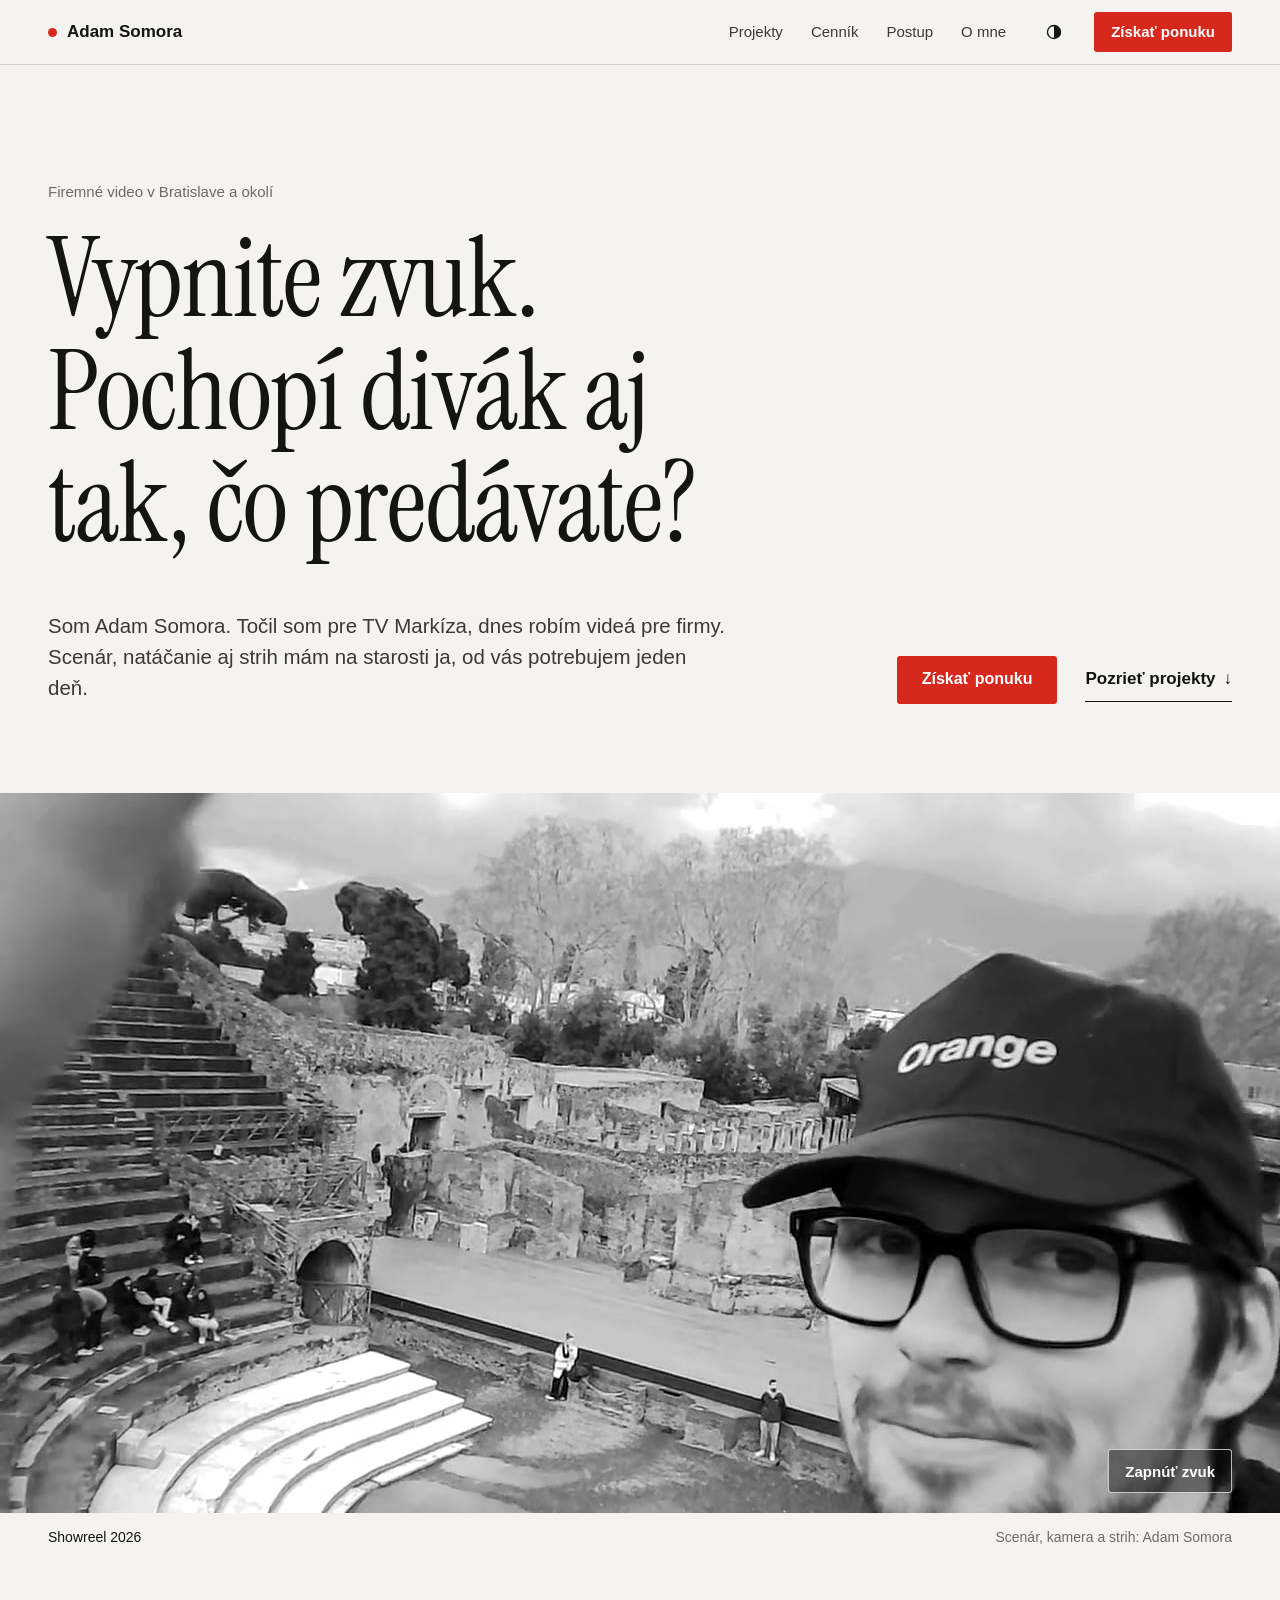
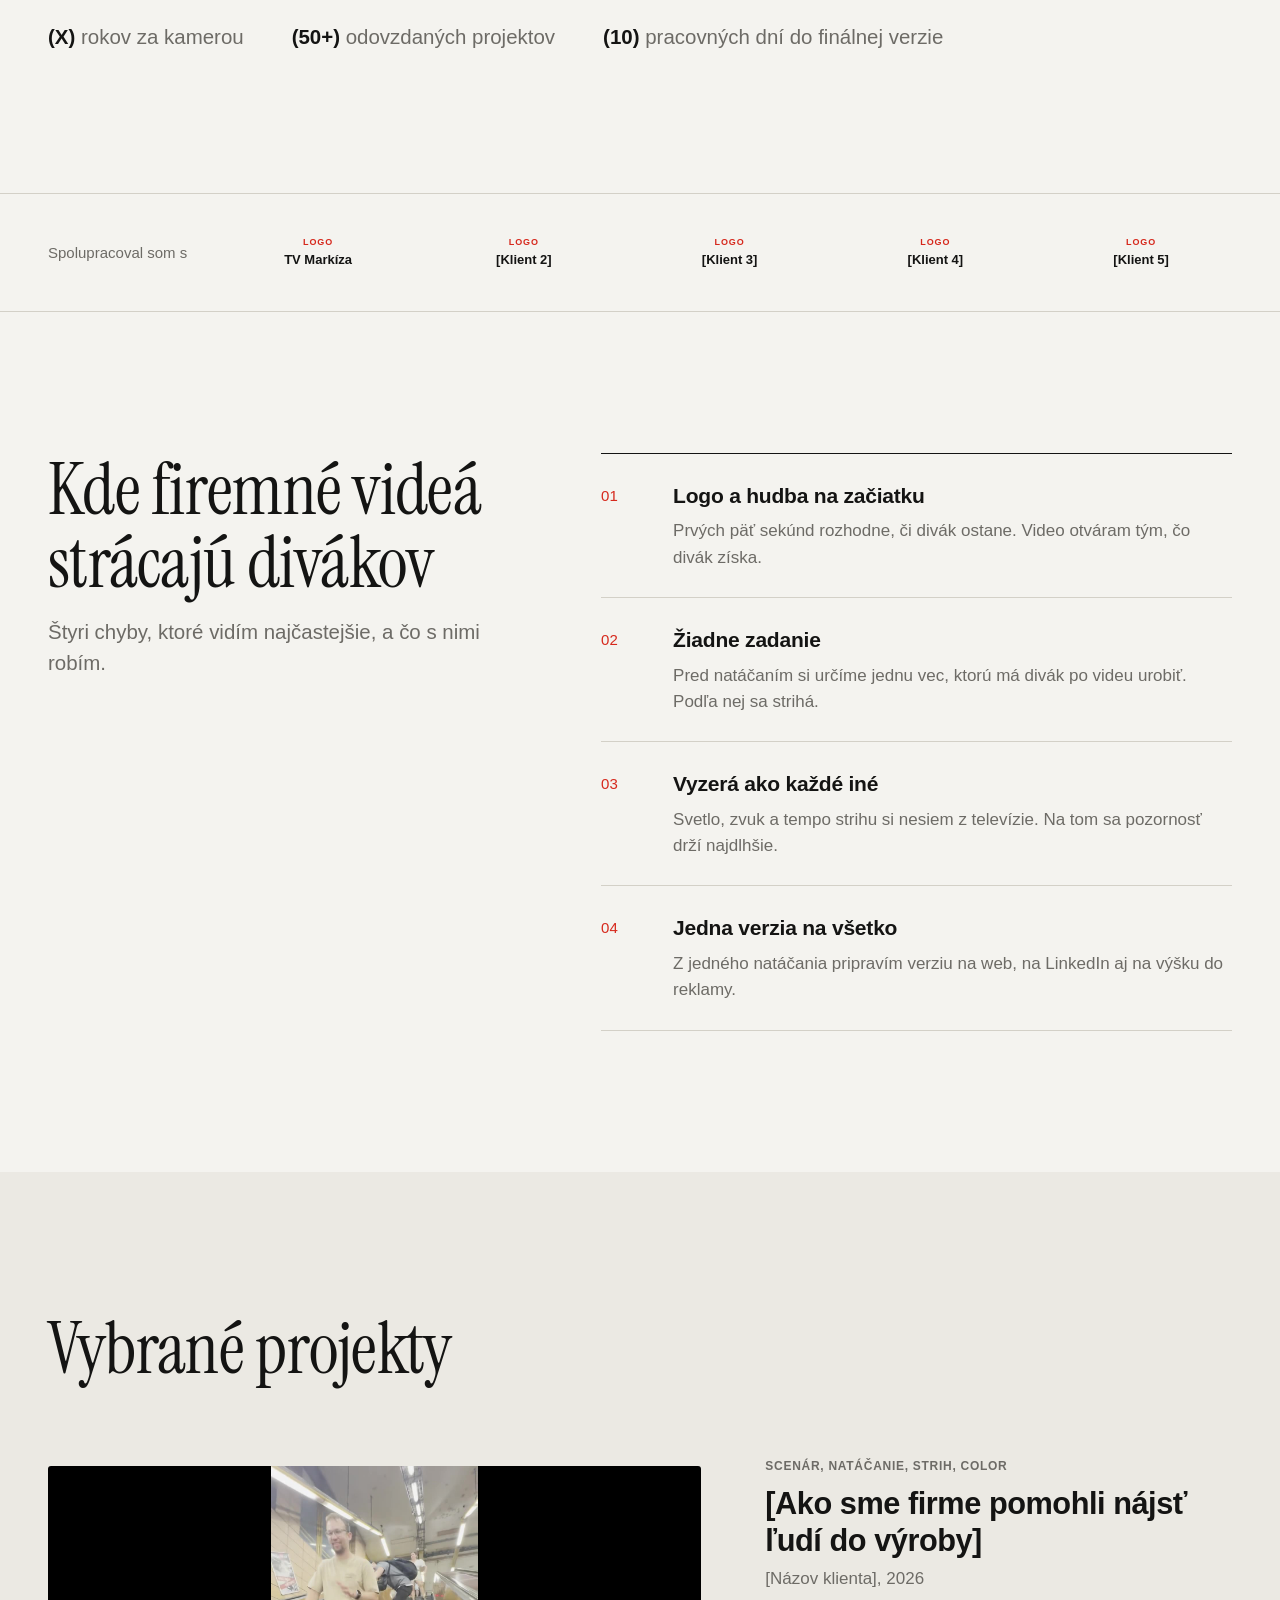
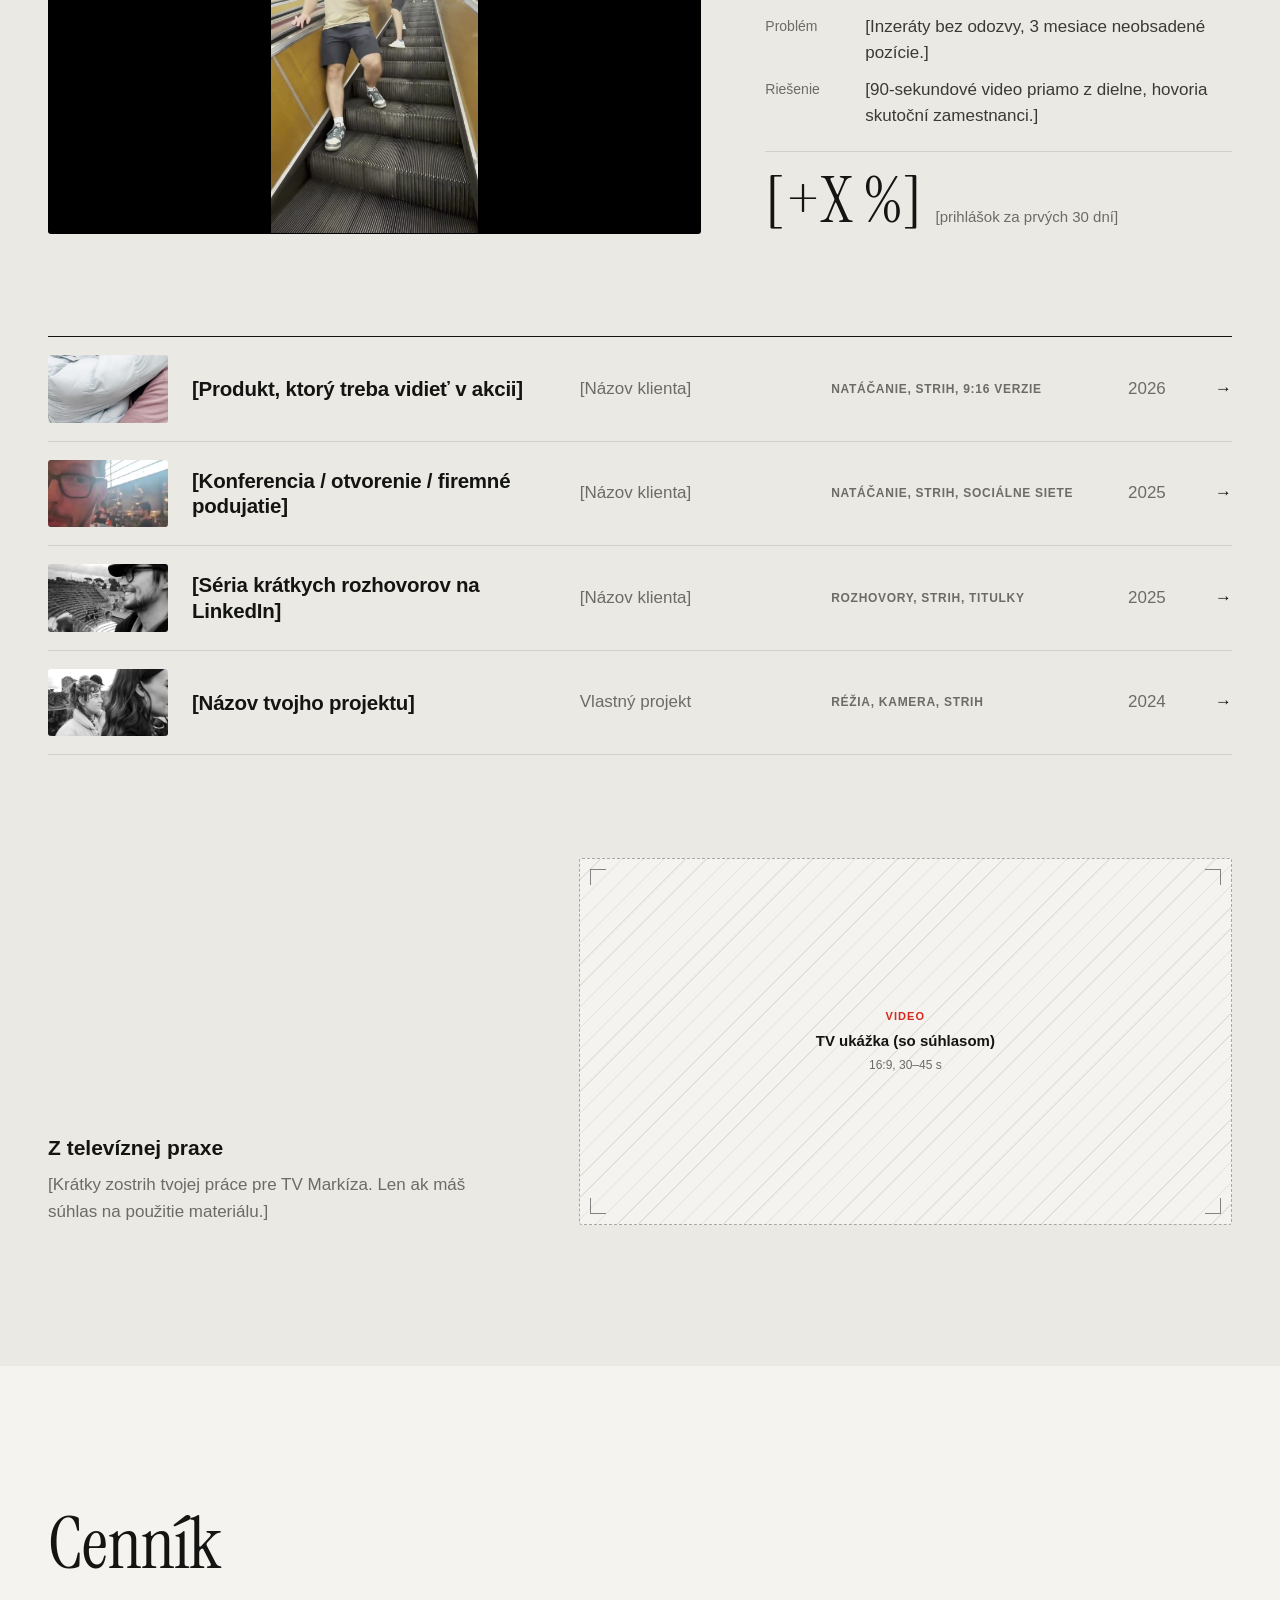
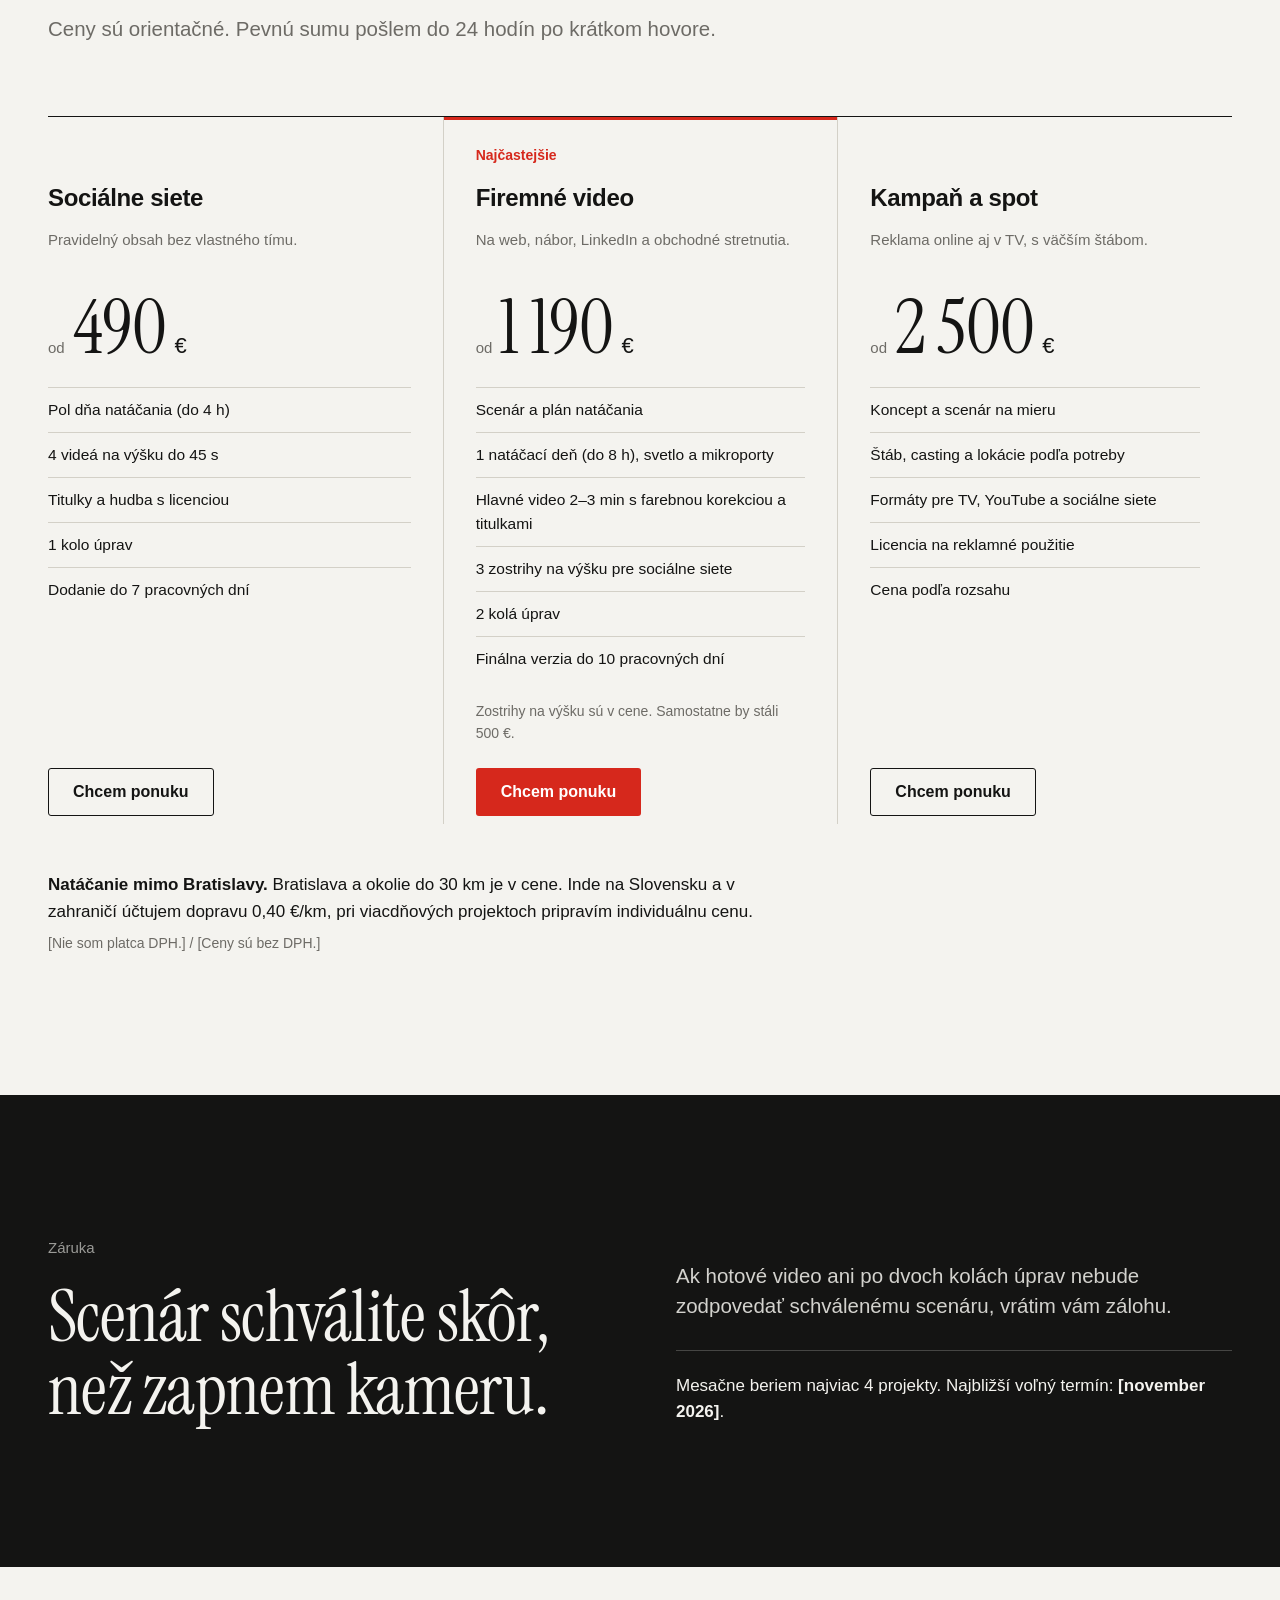
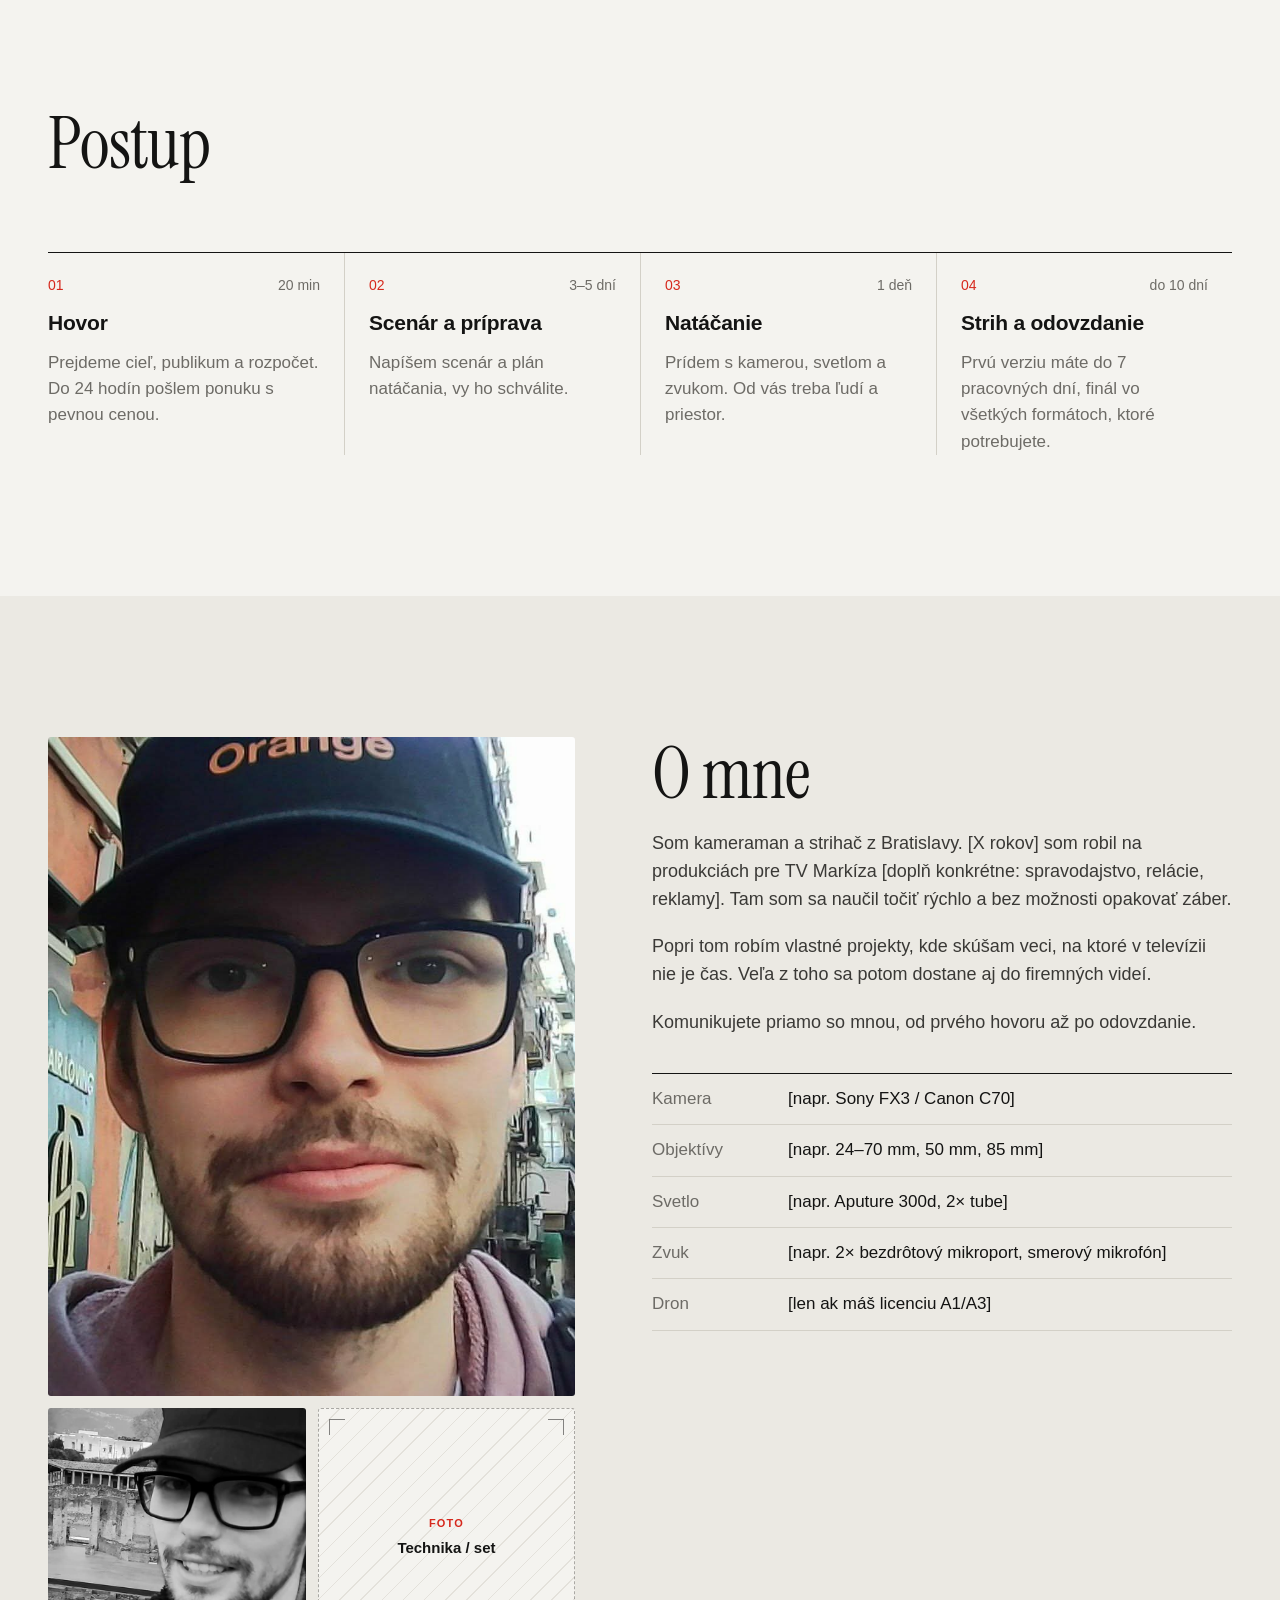
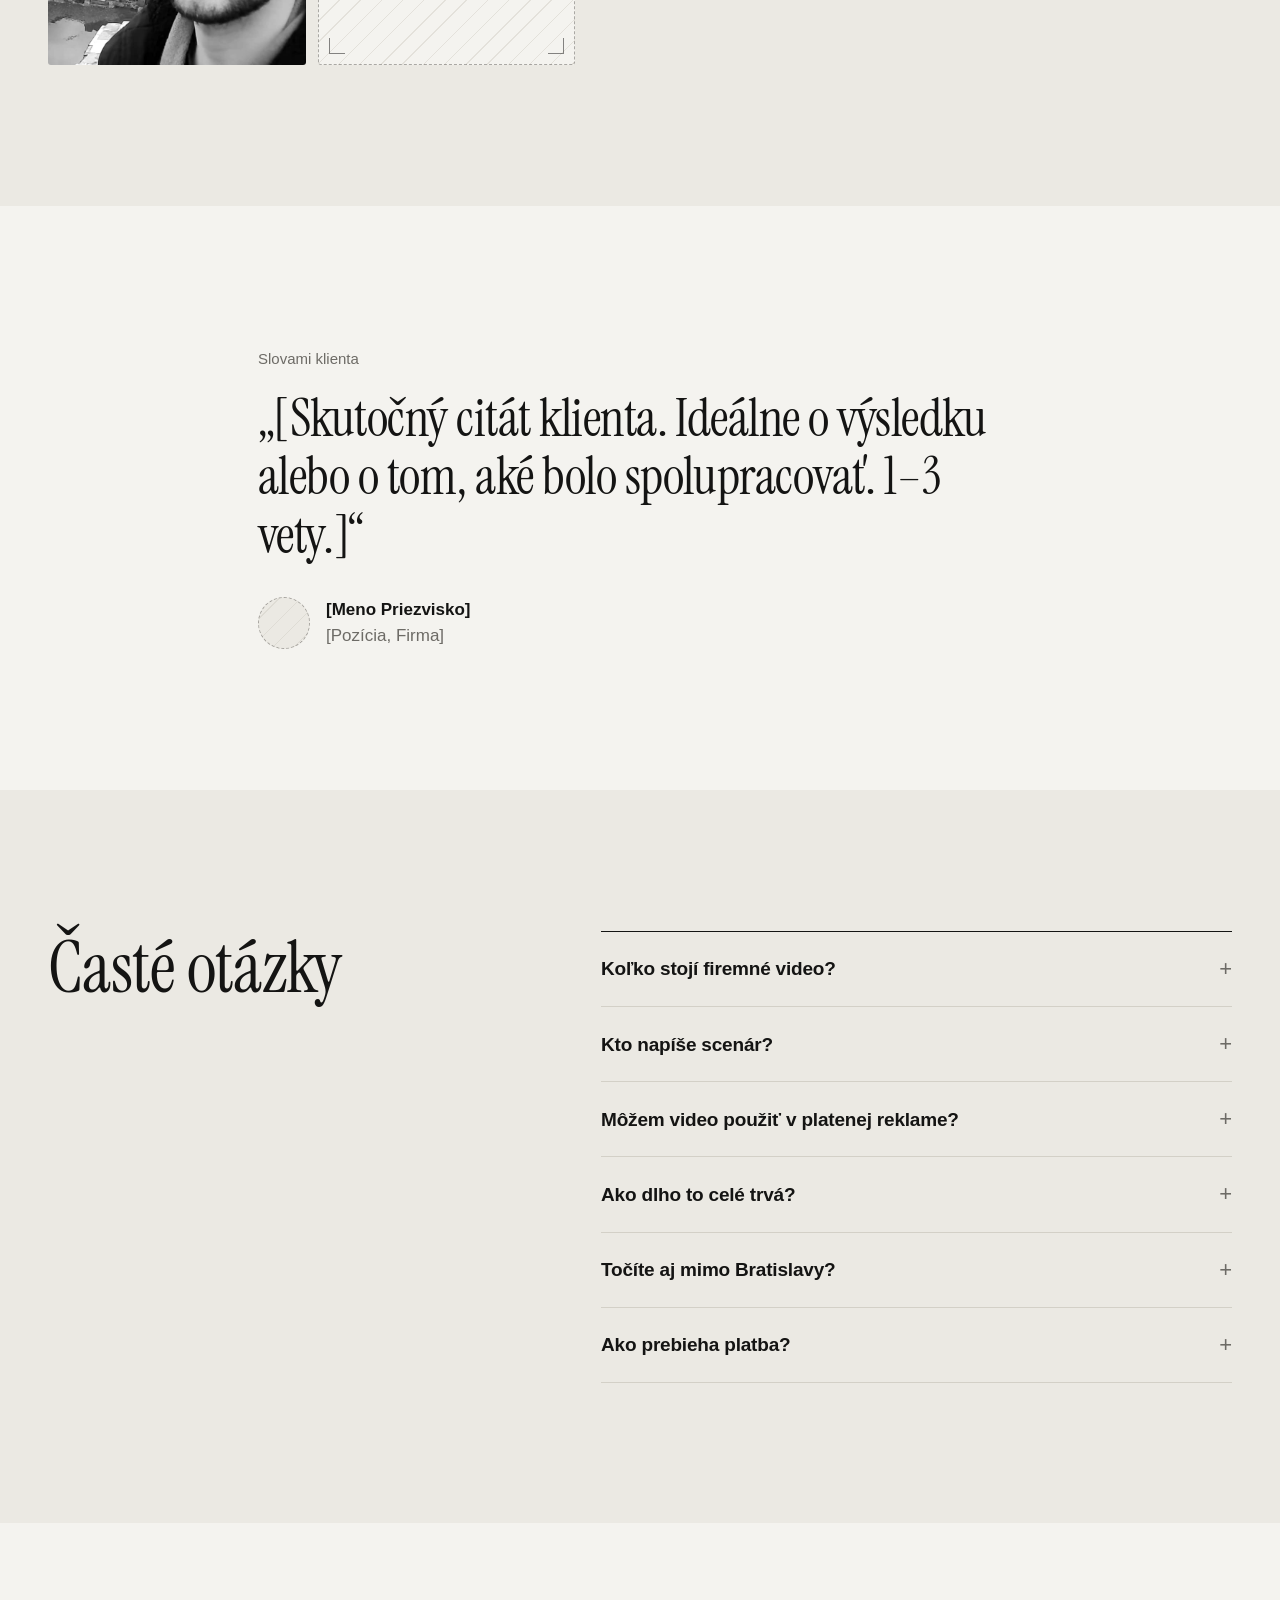
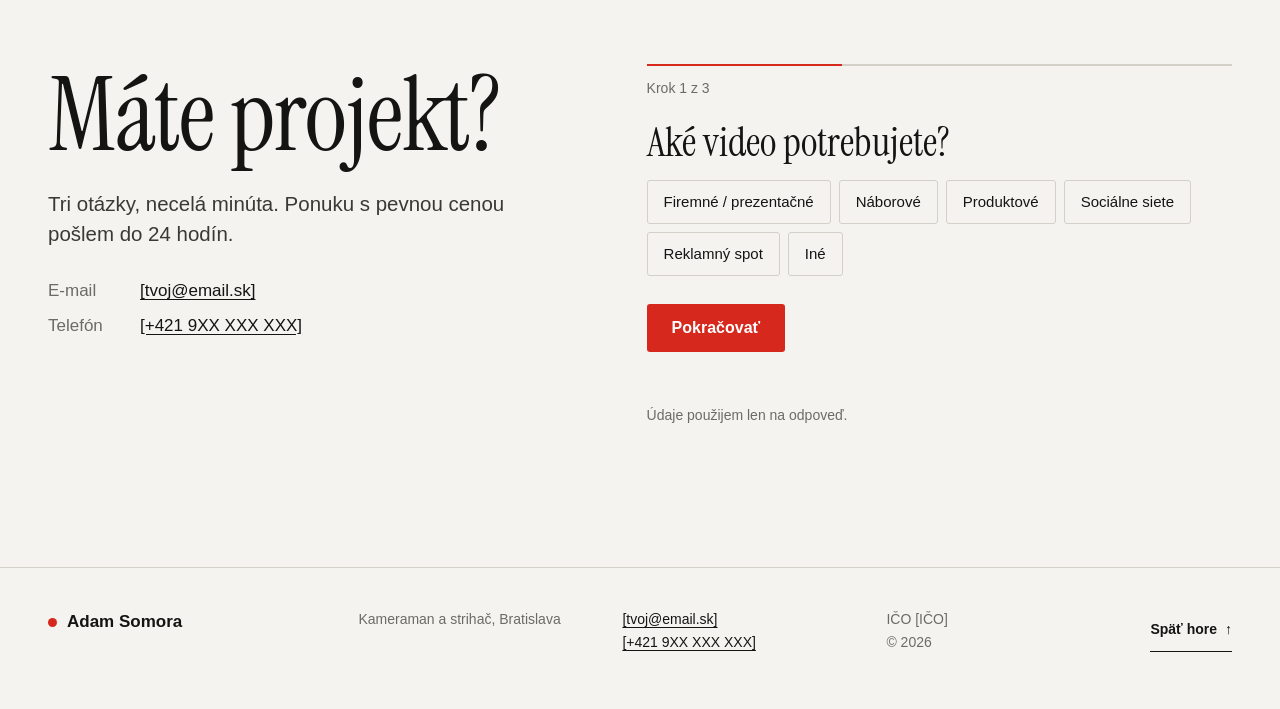
==== commit c0c4f4e1: "Add files via upload" ====
--- a/index.html
+++ b/index.html
@@ -1,15 +1,14 @@
 <!doctype html>
 <!--
-  ═════════════════════════════════════════════════════════════
   WEB – ADAM SOMORA
   Súbory: index.html (obsah) · styles.css (vzhľad) · script.js (správanie)
 
-  AKO UPRAVOVAŤ
   • Texty prepisuj priamo tu. Hranaté zátvorky [ ] = doplň skutočný údaj.
+  • Sekcie hľadaj podľa komentárov, napr. „5. CENNÍK".
   • Šrafované rámiky (class="ph ...") sú miesta pre videá a fotky.
     Celý blok <div class="ph ...">…</div> nahraď skutočným médiom:
 
-      VIDEO (hero, stlmené v slučke):
+      VIDEO (showreel, stlmené v slučke):
       <video class="media" style="aspect-ratio:16/9" src="video/showreel.mp4"
              poster="img/showreel.jpg" autoplay muted loop playsinline></video>
 
@@ -21,27 +20,22 @@
       <img class="media" style="aspect-ratio:4/5" src="img/adam.jpg"
            alt="Adam Somora na natáčaní" loading="lazy">
 
-  • Žlté poznámky s princípmi vypneš tak, že z <html> nižšie zmažeš
-    class="notes-on" a vymažeš tlačidlo „Poznámky" na konci súboru.
-  • Formulár: doplň URL z formspree.io do script.js (FORM_ENDPOINT)
-    aj do <form action="..."> v sekcii KONTAKT.
-  ═════════════════════════════════════════════════════════════
+  • Texty projektov sú dvakrát: v zozname a v okne s detailom (<dialog>). Uprav oboje.
+  • Formulár: URL z formspree.io doplň do script.js (FORM_ENDPOINT) aj do <form action="...">.
 -->
-<html lang="sk" class="notes-on">
+<html lang="sk">
   <head>
     <meta charset="utf-8" />
     <meta name="viewport" content="width=device-width, initial-scale=1" />
-    <title>Adam Somora · Firemné video Bratislava</title>
+    <title>Adam Somora – firemné video, Bratislava</title>
     <meta
       name="description"
-      content="Firemné, náborové a produktové videá v televíznej kvalite. Kameraman a strihač s praxou z TV Markíza. Bratislava a celé Slovensko."
+      content="Firemné, náborové a produktové videá. Kameraman a strihač s praxou z TV Markíza. Bratislava a celé Slovensko."
     />
-    <meta name="theme-color" content="#f4f3ef" media="(prefers-color-scheme: light)" />
-    <meta name="theme-color" content="#121211" media="(prefers-color-scheme: dark)" />
-    <meta property="og:title" content="Adam Somora · Firemné video Bratislava" />
+    <meta property="og:title" content="Adam Somora – firemné video, Bratislava" />
     <meta
       property="og:description"
-      content="Firemné, náborové a produktové videá v televíznej kvalite. Kameraman a strihač s praxou z TV Markíza. Bratislava a celé Slovensko."
+      content="Firemné, náborové a produktové videá. Kameraman a strihač s praxou z TV Markíza. Bratislava a celé Slovensko."
     />
     <meta property="og:type" content="website" />
     <meta property="og:image" content="img/og.jpg" />
@@ -57,7 +51,7 @@
         "@context": "https://schema.org",
         "@type": "ProfessionalService",
         "name": "Adam Somora",
-        "description": "Firemné, náborové a produktové videá v televíznej kvalite. Kameraman a strihač s praxou z TV Markíza. Bratislava a celé Slovensko.",
+        "description": "Firemné, náborové a produktové videá. Kameraman a strihač s praxou z TV Markíza. Bratislava a celé Slovensko.",
         "areaServed": ["Bratislava", "Slovensko"],
         "address": { "@type": "PostalAddress", "addressLocality": "Bratislava", "addressCountry": "SK" },
         "priceRange": "€€"
@@ -78,8 +72,8 @@
       <div class="container header-inner">
         <a href="#top" class="brand"><span class="rec-dot" aria-hidden="true"></span>Adam Somora</a>
         <nav class="nav" aria-label="Hlavná navigácia">
-          <a href="#prace">Práce</a><a href="#ponuka">Ponuka</a><a href="#postup">Postup</a
-          ><a href="#o-mne">O mne</a><a href="#otazky">Otázky</a>
+          <a href="#prace">Projekty</a><a href="#ponuka">Cenník</a><a href="#postup">Postup</a
+          ><a href="#o-mne">O mne</a>
         </nav>
         <button
           class="theme-toggle"
@@ -92,9 +86,7 @@
             <path d="M10 2.75a7.25 7.25 0 0 1 0 14.5z" fill="currentColor"></path>
           </svg>
         </button>
-        <a href="#kontakt" class="btn btn-primary btn-sm"
-          ><span class="cta-long">Získať ponuku do 24 h</span><span class="cta-short">Získať ponuku</span></a
-        >
+        <a href="#kontakt" class="btn btn-primary btn-sm">Získať ponuku</a>
       </div>
     </header>
 
@@ -102,96 +94,50 @@
       <!-- ───────── 1. HERO ───────── -->
       <section class="hero">
         <div class="container">
-          <p class="eyebrow">Firemné video · Bratislava a okolie</p>
+          <p class="kicker">Firemné video v Bratislave a okolí</p>
           <h1 class="display hero-title">Vypnite zvuk. Pochopí divák aj tak, čo predávate?</h1>
           <div class="hero-row">
             <p class="lead">
-              Som Adam Somora, kameraman a strihač s praxou z TV Markíza. Robím firemné videá v televíznej
-              kvalite, ktoré fungujú aj bez zvuku, aj bez loga na začiatku. Scenár, natáčanie aj strih
-              zariadim ja. Vy si vyhradíte jeden deň.
+              Som Adam Somora. Točil som pre TV Markíza, dnes robím videá pre firmy. Scenár, natáčanie aj
+              strih mám na starosti ja, od vás potrebujem jeden deň.
             </p>
             <div class="hero-ctas">
-              <a href="#kontakt" class="btn btn-primary">Získať ponuku do 24 h</a>
-              <a href="#prace" class="btn btn-ghost">Pozrieť práce</a>
+              <a href="#kontakt" class="btn btn-primary">Získať ponuku</a>
+              <a href="#prace" class="link-arrow">Pozrieť projekty <span aria-hidden="true">↓</span></a>
             </div>
           </div>
-          <aside class="note">
-            <span class="note-tag">Háčik · inšpirácia dotoonystudio.sk</span>
-            <span class="note-text">
-              Otázka namiesto sľubu. Klient si v duchu odpovie „asi nie" a sám si pomenuje problém. Funguje aj
-              ako pravda o videu: väčšina ľudí pozerá na sociálnych sieťach bez zvuku.
-            </span>
-          </aside>
-          <aside class="note">
-            <span class="note-tag">Hormozi · Value Equation</span>
-            <span class="note-text">
-              Lead nesie vysnený výsledok (TV kvalita), pravdepodobnosť (Markíza), námahu („vy si vyhradíte
-              jeden deň") a čas (10 dní vo faktoch nižšie).
-            </span>
-          </aside>
-        </div>
-
-        <div class="container hero-media">
-          <div class="viewfinder">
-            <!-- SHOWREEL: tento <div class="ph ..."> nahraď <video ... autoplay muted loop playsinline> (návod hore) -->
-            <div
-              class="ph ph-video"
-              style="aspect-ratio: 16/9"
-              role="img"
-              aria-label="Miesto pre: Showreel – tvoje najlepšie zábery"
-            >
-              <span class="ph-corner tl"></span><span class="ph-corner tr"></span
-              ><span class="ph-corner bl"></span><span class="ph-corner br"></span>
-              <div class="ph-body">
-                <span class="ph-kind">VIDEO</span>
-                <span class="ph-label">Showreel – tvoje najlepšie zábery</span>
-                <span class="ph-spec">15–30 s · bez zvuku · 16:9 · MP4 H.264 &lt; 5 MB · loop</span>
-              </div>
-            </div>
-            <div class="vf-overlay" aria-hidden="true">
-              <span class="vf-rec"><span class="rec-dot"></span>REC</span>
-              <span class="vf-tc" data-timecode>00:00:00:00</span>
-              <span class="vf-meta">4K · 25p · ISO 800</span>
-            </div>
-          </div>
-          <aside class="note">
-            <span class="note-tag">Apple · Deference</span>
-            <span class="note-text">
-              Obsah je hrdina. Rozhranie okolo videa je tiché, žiadne efekty navyše. Overlay hľadáčika je
-              jediný „ozdobný" prvok a hovorí o remesle.
-            </span>
-          </aside>
-        </div>
+        </div>
+
+        <!-- SHOWREEL: placeholder nahraď <video ... autoplay muted loop playsinline> -->
+        <figure class="reel">
+          <div class="reel-frame">
+          <video class="media" style="aspect-ratio: 16/9" src="video/showreel.mp4" poster="img/showreel.jpg" autoplay muted loop playsinline data-reel></video>
+          <button class="sound-toggle" type="button" data-sound aria-pressed="false">Zapnúť zvuk</button>
+        </div>
+          <figcaption class="container reel-caption">
+            <span>Showreel 2026</span>
+            <span class="muted">Scenár, kamera a strih: Adam Somora</span>
+          </figcaption>
+        </figure>
 
         <div class="container">
           <ul class="facts">
-            <li>
-              <span class="fact-value display">[X]<small>rokov</small></span>
-              <span class="fact-label">za kamerou, z toho [X] v televízii</span>
-            </li>
-            <li>
-              <span class="fact-value display">[50]+<small>projektov</small></span>
-              <span class="fact-label">natočených a odovzdaných</span>
-            </li>
-            <li>
-              <span class="fact-value display">10<small>prac. dní</small></span>
-              <span class="fact-label">od natáčania po finálne video</span>
+            <li><span class="fact-value">(X)</span> <span class="fact-label">rokov za kamerou</span></li>
+            <li>
+              <span class="fact-value">(50+)</span> <span class="fact-label">odovzdaných projektov</span>
+            </li>
+            <li>
+              <span class="fact-value">(10)</span>
+              <span class="fact-label">pracovných dní do finálnej verzie</span>
             </li>
           </ul>
-          <aside class="note">
-            <span class="note-tag">Yablonski · Millerov zákon</span>
-            <span class="note-text">
-              Tri fakty, nie osem. Ľudia si zapamätajú malé skupiny. Roky a počet projektov dopĺňaj len
-              pravdivo, aj menšie číslo je lepšie než nafúknuté.
-            </span>
-          </aside>
-        </div>
-      </section>
-
-      <!-- ───────── 2. SOCIÁLNY DÔKAZ ───────── -->
+        </div>
+      </section>
+
+      <!-- ───────── 2. KLIENTI ───────── -->
       <section class="proof" aria-label="Klienti">
         <div class="container proof-inner">
-          <p class="proof-label">Pracoval som pre a s</p>
+          <p class="proof-label">Spolupracoval som s</p>
           <ul class="proof-logos">
             <li>
               <div
@@ -270,208 +216,150 @@
             </li>
           </ul>
         </div>
-        <div class="container">
-          <aside class="note">
-            <span class="note-tag">Pozor · právo</span>
-            <span class="note-text">
-              Logo Markízy použi len s písomným súhlasom. Bez neho stačí text „Prax z produkcií TV Markíza".
-              Logá klientov tiež len so súhlasom.
-            </span>
-          </aside>
-        </div>
       </section>
 
       <!-- ───────── 3. PROBLÉM ───────── -->
       <section class="section">
-        <div class="container narrow">
-          <h2 class="display h2">
-            Firemné video zriedka zlyhá na technike. Zlyhá na tom, že ho nikto nedopozerá.
-          </h2>
-          <p class="lead muted">Štyri dôvody, ktoré vidím najčastejšie.</p>
-        </div>
-        <div class="container">
+        <div class="container split">
+          <div>
+            <h2 class="display h2">Kde firemné videá strácajú divákov</h2>
+            <p class="lead muted">Štyri chyby, ktoré vidím najčastejšie, a čo s nimi robím.</p>
+          </div>
           <ol class="problem-list">
             <li>
-              <span class="problem-top"
-                ><span class="mono idx">01</span><em class="problem-tag">strata pozornosti</em></span
-              >
-              <p class="bad">Začínajú logom a hudbou.</p>
-              <p class="good">Prvých 5 sekúnd rozhodne. Začínam tým, čo divák získa.</p>
-            </li>
-            <li>
-              <span class="problem-top"
-                ><span class="mono idx">02</span><em class="problem-tag">bez cieľa</em></span
-              >
-              <p class="bad">Vznikajú bez zadania.</p>
-              <p class="good">Pred natáčaním určíme jednu vec, ktorú má divák po videu urobiť.</p>
-            </li>
-            <li>
-              <span class="problem-top"
-                ><span class="mono idx">03</span><em class="problem-tag">zameniteľnosť</em></span
-              >
-              <p class="bad">Vyzerajú ako všetky ostatné.</p>
-              <p class="good">Svetlo, zvuk a strih z televíznej praxe, ktoré udržia pozornosť.</p>
-            </li>
-            <li>
-              <span class="problem-top"
-                ><span class="mono idx">04</span><em class="problem-tag">jeden formát</em></span
-              >
-              <p class="bad">Jedno video na všetko.</p>
-              <p class="good">Z jedného natáčania pripravím verzie pre web, LinkedIn aj reklamu na výšku.</p>
+              <span class="num">01</span>
+              <div>
+                <h3>Logo a hudba na začiatku</h3>
+                <p class="muted">
+                  Prvých päť sekúnd rozhodne, či divák ostane. Video otváram tým, čo divák získa.
+                </p>
+              </div>
+            </li>
+            <li>
+              <span class="num">02</span>
+              <div>
+                <h3>Žiadne zadanie</h3>
+                <p class="muted">
+                  Pred natáčaním si určíme jednu vec, ktorú má divák po videu urobiť. Podľa nej sa strihá.
+                </p>
+              </div>
+            </li>
+            <li>
+              <span class="num">03</span>
+              <div>
+                <h3>Vyzerá ako každé iné</h3>
+                <p class="muted">
+                  Svetlo, zvuk a tempo strihu si nesiem z televízie. Na tom sa pozornosť drží najdlhšie.
+                </p>
+              </div>
+            </li>
+            <li>
+              <span class="num">04</span>
+              <div>
+                <h3>Jedna verzia na všetko</h3>
+                <p class="muted">
+                  Z jedného natáčania pripravím verziu na web, na LinkedIn aj na výšku do reklamy.
+                </p>
+              </div>
             </li>
           </ol>
-          <aside class="note">
-            <span class="note-tag">Hormozi · pomenuj bolesť</span>
-            <span class="note-text">
-              Klient sa má nájsť v probléme skôr, než uvidí cenu. Každý bod má hneď riešenie, aby text
-              nepôsobil negatívne. Kurzívové štítky (ako na dotoonystudio.sk) umožnia prečítať sekciu za 3
-              sekundy.
-            </span>
-          </aside>
-        </div>
-      </section>
-
-      <!-- ───────── 4. PRÁCE / CASE STUDIES ───────── -->
+        </div>
+      </section>
+
+      <!-- ───────── 4. PROJEKTY ───────── -->
       <section class="section section-alt" id="prace">
         <div class="container">
-          <div class="section-head">
-            <h2 class="display h2">Vybrané práce</h2>
-            <p class="lead muted">Každé video malo konkrétny cieľ. Tu je, čo prinieslo.</p>
-          </div>
-
-          <div class="cases">
-            <article class="case case-lead">
-              <button
-                class="case-open"
-                type="button"
-                data-case-open="0"
-                aria-label="Otvoriť projekt: [Ako sme firme pomohli nájsť ľudí do výroby]"
-              >
-                <div
-                  class="ph ph-video"
-                  style="aspect-ratio: 16/9"
-                  role="img"
-                  aria-label="Miesto pre: Náborové video: [Názov klienta]"
-                >
-                  <span class="ph-corner tl"></span><span class="ph-corner tr"></span
-                  ><span class="ph-corner bl"></span><span class="ph-corner br"></span>
-                  <div class="ph-body">
-                    <span class="ph-kind">VIDEO</span>
-                    <span class="ph-label">Náborové video: [Názov klienta]</span>
-                    <span class="ph-spec">16:9 · 60–120 s · poster JPG 1600 px</span>
-                  </div>
-                </div>
-                <span class="case-open-hint mono">Otvoriť projekt · 6 ukážok</span>
+          <h2 class="display h2 section-title">Vybrané projekty</h2>
+
+          <!-- Hlavný projekt -->
+          <article class="case-lead">
+            <button
+              class="case-open"
+              type="button"
+              data-case-open="0"
+              aria-label="Otvoriť projekt: [Ako sme firme pomohli nájsť ľudí do výroby]"
+            >
+              <video class="media media-contain" style="aspect-ratio: 16/9" src="video/projekt1-nahlad.mp4" poster="img/projekt1.jpg" autoplay muted loop playsinline></video>
+            </button>
+            <div class="case-lead-body">
+              <div>
+                <p class="tags">Scenár, Natáčanie, Strih, Color</p>
+                <h3 class="case-title">[Ako sme firme pomohli nájsť ľudí do výroby]</h3>
+                <p class="muted">[Názov klienta], 2026</p>
+              </div>
+              <dl class="case-dl">
+                <div>
+                  <dt>Problém</dt>
+                  <dd>[Inzeráty bez odozvy, 3 mesiace neobsadené pozície.]</dd>
+                </div>
+                <div>
+                  <dt>Riešenie</dt>
+                  <dd>[90-sekundové video priamo z dielne, hovoria skutoční zamestnanci.]</dd>
+                </div>
+              </dl>
+              <p class="case-result">
+                <span class="display">[+X %]</span>
+                <span>[prihlášok za prvých 30 dní]</span>
+              </p>
+            </div>
+          </article>
+
+          <!-- Zoznam ďalších projektov (klik otvorí detail) -->
+          <ol class="case-index">
+            <li>
+              <button class="case-row" type="button" data-case-open="1">
+                <span class="row-thumb" aria-hidden="true">
+                  <img class="media" style="aspect-ratio: 16/9" src="img/projekt2.jpg" alt="" loading="lazy" />
+                </span>
+                <span class="row-name">[Produkt, ktorý treba vidieť v akcii]</span>
+                <span class="row-client muted">[Názov klienta]</span>
+                <span class="tags row-tags">Natáčanie, Strih, 9:16 verzie</span>
+                <span class="row-year muted">2026</span>
+                <span class="row-arrow" aria-hidden="true">→</span>
               </button>
-              <div class="case-body">
-                <p class="case-meta mono">[Výroba / priemysel] · Náborové video</p>
-                <h3 class="case-title">[Ako sme firme pomohli nájsť ľudí do výroby]</h3>
-                <dl class="case-dl">
-                  <div>
-                    <dt>Problém</dt>
-                    <dd>[Inzeráty bez odozvy, 3 mesiace neobsadené pozície.]</dd>
-                  </div>
-                  <div>
-                    <dt>Riešenie</dt>
-                    <dd>[90-s video priamo z dielne, hovoria skutoční zamestnanci.]</dd>
-                  </div>
-                </dl>
-                <p class="case-result">
-                  <span class="display">[+X %]</span>
-                  <span>[prihlášok za prvých 30 dní]</span>
-                </p>
-              </div>
-            </article>
-            <article class="case">
-              <button
-                class="case-open"
-                type="button"
-                data-case-open="1"
-                aria-label="Otvoriť projekt: [Produkt, ktorý treba vidieť v akcii]"
-              >
-                <div
-                  class="ph ph-video"
-                  style="aspect-ratio: 16/9"
-                  role="img"
-                  aria-label="Miesto pre: Produktové video: [Názov klienta]"
-                >
-                  <span class="ph-corner tl"></span><span class="ph-corner tr"></span
-                  ><span class="ph-corner bl"></span><span class="ph-corner br"></span>
-                  <div class="ph-body">
-                    <span class="ph-kind">VIDEO</span>
-                    <span class="ph-label">Produktové video: [Názov klienta]</span>
-                    <span class="ph-spec">16:9 + 9:16 · 30–60 s</span>
-                  </div>
-                </div>
-                <span class="case-open-hint mono">Otvoriť projekt · 4 ukážok</span>
+            </li>
+            <li>
+              <button class="case-row" type="button" data-case-open="2">
+                <span class="row-thumb" aria-hidden="true">
+                  <img class="media" style="aspect-ratio: 16/9" src="img/projekt3.jpg" alt="" loading="lazy" />
+                </span>
+                <span class="row-name">[Konferencia / otvorenie / firemné podujatie]</span>
+                <span class="row-client muted">[Názov klienta]</span>
+                <span class="tags row-tags">Natáčanie, Strih, Sociálne siete</span>
+                <span class="row-year muted">2025</span>
+                <span class="row-arrow" aria-hidden="true">→</span>
               </button>
-              <div class="case-body">
-                <p class="case-meta mono">[E-shop / produkt] · Produktové video</p>
-                <h3 class="case-title">[Produkt, ktorý treba vidieť v akcii]</h3>
-                <dl class="case-dl">
-                  <div>
-                    <dt>Problém</dt>
-                    <dd>[Zákazníci nechápali, ako produkt funguje.]</dd>
-                  </div>
-                  <div>
-                    <dt>Riešenie</dt>
-                    <dd>[45-s ukážka + 3 vertikálne verzie do reklamy.]</dd>
-                  </div>
-                </dl>
-                <p class="case-result">
-                  <span class="display">[X %]</span>
-                  <span>[vyššia konverzia produktovej stránky]</span>
-                </p>
-              </div>
-            </article>
-            <article class="case">
-              <button
-                class="case-open"
-                type="button"
-                data-case-open="2"
-                aria-label="Otvoriť projekt: [Názov tvojho projektu]"
-              >
-                <div
-                  class="ph ph-video"
-                  style="aspect-ratio: 16/9"
-                  role="img"
-                  aria-label="Miesto pre: Autorská tvorba: Vlastný projekt"
-                >
-                  <span class="ph-corner tl"></span><span class="ph-corner tr"></span
-                  ><span class="ph-corner bl"></span><span class="ph-corner br"></span>
-                  <div class="ph-body">
-                    <span class="ph-kind">VIDEO</span>
-                    <span class="ph-label">Autorská tvorba: Vlastný projekt</span>
-                    <span class="ph-spec">16:9 · ukážka 30–60 s</span>
-                  </div>
-                </div>
-                <span class="case-open-hint mono">Otvoriť projekt · 8 ukážok</span>
+            </li>
+            <li>
+              <button class="case-row" type="button" data-case-open="3">
+                <span class="row-thumb" aria-hidden="true">
+                  <img class="media" style="aspect-ratio: 16/9" src="img/projekt4.jpg" alt="" loading="lazy" />
+                </span>
+                <span class="row-name">[Séria krátkych rozhovorov na LinkedIn]</span>
+                <span class="row-client muted">[Názov klienta]</span>
+                <span class="tags row-tags">Rozhovory, Strih, Titulky</span>
+                <span class="row-year muted">2025</span>
+                <span class="row-arrow" aria-hidden="true">→</span>
               </button>
-              <div class="case-body">
-                <p class="case-meta mono">[Dokument / krátky film] · Autorská tvorba</p>
-                <h3 class="case-title">[Názov tvojho projektu]</h3>
-                <dl class="case-dl">
-                  <div>
-                    <dt>Problém</dt>
-                    <dd>[O čom to je, jednou vetou.]</dd>
-                  </div>
-                  <div>
-                    <dt>Riešenie</dt>
-                    <dd>[Čím je zaujímavý: štýl, téma, prístup.]</dd>
-                  </div>
-                </dl>
-                <p class="case-result">
-                  <span class="display">[X tis.]</span>
-                  <span>[videní / výber na festival / ocenenie]</span>
-                </p>
-              </div>
-            </article>
-          </div>
-
-          <!-- Detail projektu (modálne okno, šípky ← → prepínajú projekty, Esc zatvorí) -->
+            </li>
+            <li>
+              <button class="case-row" type="button" data-case-open="4">
+                <span class="row-thumb" aria-hidden="true">
+                  <img class="media" style="aspect-ratio: 16/9" src="img/projekt5.jpg" alt="" loading="lazy" />
+                </span>
+                <span class="row-name">[Názov tvojho projektu]</span>
+                <span class="row-client muted">Vlastný projekt</span>
+                <span class="tags row-tags">Réžia, Kamera, Strih</span>
+                <span class="row-year muted">2024</span>
+                <span class="row-arrow" aria-hidden="true">→</span>
+              </button>
+            </li>
+          </ol>
+
+          <!-- Detail projektu (← → prepínajú projekty, Esc zatvorí) -->
           <dialog class="case-modal" data-case-modal aria-label="Detail projektu">
             <div class="cm-bar">
-              <p class="mono" data-cm-count>1 / 3</p>
+              <p class="muted" data-cm-count>1 / 5</p>
               <div class="cm-nav">
                 <button type="button" class="cm-btn" data-cm-prev aria-label="Predchádzajúci projekt">
                   ←
@@ -481,23 +369,10 @@
               </div>
             </div>
             <section class="cm-slide" data-cm-slide="0" hidden>
-              <div
-                class="ph ph-video"
-                style="aspect-ratio: 16/9"
-                role="img"
-                aria-label="Miesto pre: Celé video: [Názov klienta]"
-              >
-                <span class="ph-corner tl"></span><span class="ph-corner tr"></span
-                ><span class="ph-corner bl"></span><span class="ph-corner br"></span>
-                <div class="ph-body">
-                  <span class="ph-kind">VIDEO</span>
-                  <span class="ph-label">Celé video: [Názov klienta]</span>
-                  <span class="ph-spec">16:9 · prehrávanie po kliknutí · Vimeo / R2 / Bunny</span>
-                </div>
-              </div>
+              <video class="media media-contain" style="aspect-ratio: 16/9" src="video/projekt1.mp4" poster="img/projekt1.jpg" preload="none" controls playsinline></video>
               <div class="cm-body">
                 <div>
-                  <p class="case-meta mono">[Výroba / priemysel] · Náborové video</p>
+                  <p class="tags">Scenár, Natáčanie, Strih, Color</p>
                   <h3 class="cm-title display">[Ako sme firme pomohli nájsť ľudí do výroby]</h3>
                   <p class="cm-story">
                     [Ľudský detail z natáčania. Napr.: Deň pred natáčaním som strávil zmenu priamo na linke,
@@ -506,12 +381,16 @@
                 </div>
                 <dl class="case-dl">
                   <div>
+                    <dt>Klient</dt>
+                    <dd>[Názov klienta], 2026</dd>
+                  </div>
+                  <div>
                     <dt>Problém</dt>
                     <dd>[Inzeráty bez odozvy, 3 mesiace neobsadené pozície.]</dd>
                   </div>
                   <div>
                     <dt>Riešenie</dt>
-                    <dd>[90-s video priamo z dielne, hovoria skutoční zamestnanci.]</dd>
+                    <dd>[90-sekundové video priamo z dielne, hovoria skutoční zamestnanci.]</dd>
                   </div>
                   <div>
                     <dt>Výsledok</dt>
@@ -520,118 +399,36 @@
                 </dl>
               </div>
               <div class="cm-gallery">
-                <div
-                  class="ph ph-image"
-                  style="aspect-ratio: 9/16"
-                  role="img"
-                  aria-label="Miesto pre: Záber 1"
-                >
-                  <span class="ph-corner tl"></span><span class="ph-corner tr"></span
-                  ><span class="ph-corner bl"></span><span class="ph-corner br"></span>
-                  <div class="ph-body">
-                    <span class="ph-kind">FOTO</span>
-                    <span class="ph-label">Záber 1</span>
-                  </div>
-                </div>
-                <div
-                  class="ph ph-image"
-                  style="aspect-ratio: 16/9"
-                  role="img"
-                  aria-label="Miesto pre: Záber 2"
-                >
-                  <span class="ph-corner tl"></span><span class="ph-corner tr"></span
-                  ><span class="ph-corner bl"></span><span class="ph-corner br"></span>
-                  <div class="ph-body">
-                    <span class="ph-kind">FOTO</span>
-                    <span class="ph-label">Záber 2</span>
-                  </div>
-                </div>
-                <div
-                  class="ph ph-image"
-                  style="aspect-ratio: 16/9"
-                  role="img"
-                  aria-label="Miesto pre: Záber 3"
-                >
-                  <span class="ph-corner tl"></span><span class="ph-corner tr"></span
-                  ><span class="ph-corner bl"></span><span class="ph-corner br"></span>
-                  <div class="ph-body">
-                    <span class="ph-kind">FOTO</span>
-                    <span class="ph-label">Záber 3</span>
-                  </div>
-                </div>
-                <div
-                  class="ph ph-image"
-                  style="aspect-ratio: 9/16"
-                  role="img"
-                  aria-label="Miesto pre: Záber 4"
-                >
-                  <span class="ph-corner tl"></span><span class="ph-corner tr"></span
-                  ><span class="ph-corner bl"></span><span class="ph-corner br"></span>
-                  <div class="ph-body">
-                    <span class="ph-kind">FOTO</span>
-                    <span class="ph-label">Záber 4</span>
-                  </div>
-                </div>
-                <div
-                  class="ph ph-image"
-                  style="aspect-ratio: 16/9"
-                  role="img"
-                  aria-label="Miesto pre: Záber 5"
-                >
-                  <span class="ph-corner tl"></span><span class="ph-corner tr"></span
-                  ><span class="ph-corner bl"></span><span class="ph-corner br"></span>
-                  <div class="ph-body">
-                    <span class="ph-kind">FOTO</span>
-                    <span class="ph-label">Záber 5</span>
-                  </div>
-                </div>
-                <div
-                  class="ph ph-image"
-                  style="aspect-ratio: 16/9"
-                  role="img"
-                  aria-label="Miesto pre: Záber 6"
-                >
-                  <span class="ph-corner tl"></span><span class="ph-corner tr"></span
-                  ><span class="ph-corner bl"></span><span class="ph-corner br"></span>
-                  <div class="ph-body">
-                    <span class="ph-kind">FOTO</span>
-                    <span class="ph-label">Záber 6</span>
-                  </div>
-                </div>
+                <img class="media" style="aspect-ratio: 9/16" src="img/projekt1-zaber1.jpg" alt="" loading="lazy" />
+                <img class="media" style="aspect-ratio: 16/9" src="img/projekt1-zaber2.jpg" alt="" loading="lazy" />
+                <img class="media" style="aspect-ratio: 16/9" src="img/projekt1-zaber3.jpg" alt="" loading="lazy" />
+                <img class="media" style="aspect-ratio: 9/16" src="img/projekt1-zaber4.jpg" alt="" loading="lazy" />
+                <img class="media" style="aspect-ratio: 16/9" src="img/projekt1-zaber5.jpg" alt="" loading="lazy" />
+                <img class="media" style="aspect-ratio: 16/9" src="img/projekt1-zaber6.jpg" alt="" loading="lazy" />
               </div>
             </section>
             <section class="cm-slide" data-cm-slide="1" hidden>
-              <div
-                class="ph ph-video"
-                style="aspect-ratio: 16/9"
-                role="img"
-                aria-label="Miesto pre: Celé video: [Názov klienta]"
-              >
-                <span class="ph-corner tl"></span><span class="ph-corner tr"></span
-                ><span class="ph-corner bl"></span><span class="ph-corner br"></span>
-                <div class="ph-body">
-                  <span class="ph-kind">VIDEO</span>
-                  <span class="ph-label">Celé video: [Názov klienta]</span>
-                  <span class="ph-spec">16:9 · prehrávanie po kliknutí · Vimeo / R2 / Bunny</span>
-                </div>
-              </div>
+              <video class="media media-contain" style="aspect-ratio: 16/9" src="video/projekt2.mp4" poster="img/projekt2.jpg" preload="none" controls playsinline></video>
               <div class="cm-body">
                 <div>
-                  <p class="case-meta mono">[E-shop / produkt] · Produktové video</p>
+                  <p class="tags">Natáčanie, Strih, 9:16 verzie</p>
                   <h3 class="cm-title display">[Produkt, ktorý treba vidieť v akcii]</h3>
                   <p class="cm-story">
-                    [Detail, ktorý ukáže tvoj prístup. Napr.: Produkt som si najprv sám vyskúšal, aby som
-                    vedel, čo zákazník potrebuje vidieť.]
+                    [Napr.: Produkt som si najprv sám vyskúšal, aby som vedel, čo zákazník potrebuje vidieť.]
                   </p>
                 </div>
                 <dl class="case-dl">
+                  <div>
+                    <dt>Klient</dt>
+                    <dd>[Názov klienta], 2026</dd>
+                  </div>
                   <div>
                     <dt>Problém</dt>
                     <dd>[Zákazníci nechápali, ako produkt funguje.]</dd>
                   </div>
                   <div>
                     <dt>Riešenie</dt>
-                    <dd>[45-s ukážka + 3 vertikálne verzie do reklamy.]</dd>
+                    <dd>[45-sekundová ukážka a tri vertikálne verzie do reklamy.]</dd>
                   </div>
                   <div>
                     <dt>Výsledok</dt>
@@ -640,85 +437,95 @@
                 </dl>
               </div>
               <div class="cm-gallery">
-                <div
-                  class="ph ph-image"
-                  style="aspect-ratio: 9/16"
-                  role="img"
-                  aria-label="Miesto pre: Záber 1"
-                >
-                  <span class="ph-corner tl"></span><span class="ph-corner tr"></span
-                  ><span class="ph-corner bl"></span><span class="ph-corner br"></span>
-                  <div class="ph-body">
-                    <span class="ph-kind">FOTO</span>
-                    <span class="ph-label">Záber 1</span>
-                  </div>
-                </div>
-                <div
-                  class="ph ph-image"
-                  style="aspect-ratio: 16/9"
-                  role="img"
-                  aria-label="Miesto pre: Záber 2"
-                >
-                  <span class="ph-corner tl"></span><span class="ph-corner tr"></span
-                  ><span class="ph-corner bl"></span><span class="ph-corner br"></span>
-                  <div class="ph-body">
-                    <span class="ph-kind">FOTO</span>
-                    <span class="ph-label">Záber 2</span>
-                  </div>
-                </div>
-                <div
-                  class="ph ph-image"
-                  style="aspect-ratio: 16/9"
-                  role="img"
-                  aria-label="Miesto pre: Záber 3"
-                >
-                  <span class="ph-corner tl"></span><span class="ph-corner tr"></span
-                  ><span class="ph-corner bl"></span><span class="ph-corner br"></span>
-                  <div class="ph-body">
-                    <span class="ph-kind">FOTO</span>
-                    <span class="ph-label">Záber 3</span>
-                  </div>
-                </div>
-                <div
-                  class="ph ph-image"
-                  style="aspect-ratio: 9/16"
-                  role="img"
-                  aria-label="Miesto pre: Záber 4"
-                >
-                  <span class="ph-corner tl"></span><span class="ph-corner tr"></span
-                  ><span class="ph-corner bl"></span><span class="ph-corner br"></span>
-                  <div class="ph-body">
-                    <span class="ph-kind">FOTO</span>
-                    <span class="ph-label">Záber 4</span>
-                  </div>
-                </div>
+                <img class="media" style="aspect-ratio: 9/16" src="img/projekt2-zaber1.jpg" alt="" loading="lazy" />
+                <img class="media" style="aspect-ratio: 16/9" src="img/projekt2-zaber2.jpg" alt="" loading="lazy" />
+                <img class="media" style="aspect-ratio: 16/9" src="img/projekt2-zaber3.jpg" alt="" loading="lazy" />
+                <img class="media" style="aspect-ratio: 9/16" src="img/projekt2-zaber4.jpg" alt="" loading="lazy" />
               </div>
             </section>
             <section class="cm-slide" data-cm-slide="2" hidden>
-              <div
-                class="ph ph-video"
-                style="aspect-ratio: 16/9"
-                role="img"
-                aria-label="Miesto pre: Celé video: Vlastný projekt"
-              >
-                <span class="ph-corner tl"></span><span class="ph-corner tr"></span
-                ><span class="ph-corner bl"></span><span class="ph-corner br"></span>
-                <div class="ph-body">
-                  <span class="ph-kind">VIDEO</span>
-                  <span class="ph-label">Celé video: Vlastný projekt</span>
-                  <span class="ph-spec">16:9 · prehrávanie po kliknutí · Vimeo / R2 / Bunny</span>
-                </div>
-              </div>
+              <video class="media media-contain" style="aspect-ratio: 16/9" src="video/projekt3.mp4" poster="img/projekt3.jpg" preload="none" controls playsinline></video>
               <div class="cm-body">
                 <div>
-                  <p class="case-meta mono">[Dokument / krátky film] · Autorská tvorba</p>
+                  <p class="tags">Natáčanie, Strih, Sociálne siete</p>
+                  <h3 class="cm-title display">[Konferencia / otvorenie / firemné podujatie]</h3>
+                  <p class="cm-story">[Detail zo zákulisia.]</p>
+                </div>
+                <dl class="case-dl">
+                  <div>
+                    <dt>Klient</dt>
+                    <dd>[Názov klienta], 2025</dd>
+                  </div>
+                  <div>
+                    <dt>Problém</dt>
+                    <dd>[Čo chcel klient z eventu mať.]</dd>
+                  </div>
+                  <div>
+                    <dt>Riešenie</dt>
+                    <dd>[Ako si to natočil a v akých formátoch odovzdal.]</dd>
+                  </div>
+                  <div>
+                    <dt>Výsledok</dt>
+                    <dd><strong>[X]</strong> [videní / registrácií na ďalší ročník]</dd>
+                  </div>
+                </dl>
+              </div>
+              <div class="cm-gallery">
+                <img class="media" style="aspect-ratio: 9/16" src="img/projekt3-zaber1.jpg" alt="" loading="lazy" />
+                <img class="media" style="aspect-ratio: 16/9" src="img/projekt3-zaber2.jpg" alt="" loading="lazy" />
+                <img class="media" style="aspect-ratio: 16/9" src="img/projekt3-zaber3.jpg" alt="" loading="lazy" />
+                <img class="media" style="aspect-ratio: 9/16" src="img/projekt3-zaber4.jpg" alt="" loading="lazy" />
+                <img class="media" style="aspect-ratio: 16/9" src="img/projekt3-zaber5.jpg" alt="" loading="lazy" />
+                <img class="media" style="aspect-ratio: 16/9" src="img/projekt3-zaber6.jpg" alt="" loading="lazy" />
+              </div>
+            </section>
+            <section class="cm-slide" data-cm-slide="3" hidden>
+              <video class="media" style="aspect-ratio: 16/9" src="video/projekt4.mp4" poster="img/projekt4.jpg" preload="none" controls playsinline></video>
+              <div class="cm-body">
+                <div>
+                  <p class="tags">Rozhovory, Strih, Titulky</p>
+                  <h3 class="cm-title display">[Séria krátkych rozhovorov na LinkedIn]</h3>
+                  <p class="cm-story">[Detail zo zákulisia.]</p>
+                </div>
+                <dl class="case-dl">
+                  <div>
+                    <dt>Klient</dt>
+                    <dd>[Názov klienta], 2025</dd>
+                  </div>
+                  <div>
+                    <dt>Problém</dt>
+                    <dd>[Čo klient potreboval.]</dd>
+                  </div>
+                  <div>
+                    <dt>Riešenie</dt>
+                    <dd>[Čo si navrhol.]</dd>
+                  </div>
+                  <div>
+                    <dt>Výsledok</dt>
+                    <dd><strong>[X]</strong> [výsledok]</dd>
+                  </div>
+                </dl>
+              </div>
+              <div class="cm-gallery">
+                <img class="media" style="aspect-ratio: 9/16" src="img/projekt4-zaber1.jpg" alt="" loading="lazy" />
+                <img class="media" style="aspect-ratio: 16/9" src="img/projekt4-zaber2.jpg" alt="" loading="lazy" />
+                <img class="media" style="aspect-ratio: 16/9" src="img/projekt4-zaber3.jpg" alt="" loading="lazy" />
+                <img class="media" style="aspect-ratio: 9/16" src="img/projekt4-zaber4.jpg" alt="" loading="lazy" />
+              </div>
+            </section>
+            <section class="cm-slide" data-cm-slide="4" hidden>
+              <video class="media" style="aspect-ratio: 16/9" src="video/projekt5.mp4" poster="img/projekt5.jpg" preload="none" controls playsinline></video>
+              <div class="cm-body">
+                <div>
+                  <p class="tags">Réžia, Kamera, Strih</p>
                   <h3 class="cm-title display">[Názov tvojho projektu]</h3>
-                  <p class="cm-story">
-                    [Prečo si ho natočil a čo ťa naučil. Pri vlastných projektoch je osobný príbeh silnejší
-                    ako čísla.]
-                  </p>
+                  <p class="cm-story">[Prečo si ho natočil a čo ťa naučil.]</p>
                 </div>
                 <dl class="case-dl">
+                  <div>
+                    <dt>Klient</dt>
+                    <dd>Vlastný projekt, 2024</dd>
+                  </div>
                   <div>
                     <dt>Problém</dt>
                     <dd>[O čom to je, jednou vetou.]</dd>
@@ -729,139 +536,28 @@
                   </div>
                   <div>
                     <dt>Výsledok</dt>
-                    <dd><strong>[X tis.]</strong> [videní / výber na festival / ocenenie]</dd>
+                    <dd><strong>[X tis.]</strong> [videní / festival / ocenenie]</dd>
                   </div>
                 </dl>
               </div>
               <div class="cm-gallery">
-                <div
-                  class="ph ph-image"
-                  style="aspect-ratio: 9/16"
-                  role="img"
-                  aria-label="Miesto pre: Záber 1"
-                >
-                  <span class="ph-corner tl"></span><span class="ph-corner tr"></span
-                  ><span class="ph-corner bl"></span><span class="ph-corner br"></span>
-                  <div class="ph-body">
-                    <span class="ph-kind">FOTO</span>
-                    <span class="ph-label">Záber 1</span>
-                  </div>
-                </div>
-                <div
-                  class="ph ph-image"
-                  style="aspect-ratio: 16/9"
-                  role="img"
-                  aria-label="Miesto pre: Záber 2"
-                >
-                  <span class="ph-corner tl"></span><span class="ph-corner tr"></span
-                  ><span class="ph-corner bl"></span><span class="ph-corner br"></span>
-                  <div class="ph-body">
-                    <span class="ph-kind">FOTO</span>
-                    <span class="ph-label">Záber 2</span>
-                  </div>
-                </div>
-                <div
-                  class="ph ph-image"
-                  style="aspect-ratio: 16/9"
-                  role="img"
-                  aria-label="Miesto pre: Záber 3"
-                >
-                  <span class="ph-corner tl"></span><span class="ph-corner tr"></span
-                  ><span class="ph-corner bl"></span><span class="ph-corner br"></span>
-                  <div class="ph-body">
-                    <span class="ph-kind">FOTO</span>
-                    <span class="ph-label">Záber 3</span>
-                  </div>
-                </div>
-                <div
-                  class="ph ph-image"
-                  style="aspect-ratio: 9/16"
-                  role="img"
-                  aria-label="Miesto pre: Záber 4"
-                >
-                  <span class="ph-corner tl"></span><span class="ph-corner tr"></span
-                  ><span class="ph-corner bl"></span><span class="ph-corner br"></span>
-                  <div class="ph-body">
-                    <span class="ph-kind">FOTO</span>
-                    <span class="ph-label">Záber 4</span>
-                  </div>
-                </div>
-                <div
-                  class="ph ph-image"
-                  style="aspect-ratio: 16/9"
-                  role="img"
-                  aria-label="Miesto pre: Záber 5"
-                >
-                  <span class="ph-corner tl"></span><span class="ph-corner tr"></span
-                  ><span class="ph-corner bl"></span><span class="ph-corner br"></span>
-                  <div class="ph-body">
-                    <span class="ph-kind">FOTO</span>
-                    <span class="ph-label">Záber 5</span>
-                  </div>
-                </div>
-                <div
-                  class="ph ph-image"
-                  style="aspect-ratio: 16/9"
-                  role="img"
-                  aria-label="Miesto pre: Záber 6"
-                >
-                  <span class="ph-corner tl"></span><span class="ph-corner tr"></span
-                  ><span class="ph-corner bl"></span><span class="ph-corner br"></span>
-                  <div class="ph-body">
-                    <span class="ph-kind">FOTO</span>
-                    <span class="ph-label">Záber 6</span>
-                  </div>
-                </div>
-                <div
-                  class="ph ph-image"
-                  style="aspect-ratio: 9/16"
-                  role="img"
-                  aria-label="Miesto pre: Záber 7"
-                >
-                  <span class="ph-corner tl"></span><span class="ph-corner tr"></span
-                  ><span class="ph-corner bl"></span><span class="ph-corner br"></span>
-                  <div class="ph-body">
-                    <span class="ph-kind">FOTO</span>
-                    <span class="ph-label">Záber 7</span>
-                  </div>
-                </div>
-                <div
-                  class="ph ph-image"
-                  style="aspect-ratio: 16/9"
-                  role="img"
-                  aria-label="Miesto pre: Záber 8"
-                >
-                  <span class="ph-corner tl"></span><span class="ph-corner tr"></span
-                  ><span class="ph-corner bl"></span><span class="ph-corner br"></span>
-                  <div class="ph-body">
-                    <span class="ph-kind">FOTO</span>
-                    <span class="ph-label">Záber 8</span>
-                  </div>
-                </div>
+                <img class="media" style="aspect-ratio: 9/16" src="img/projekt5-zaber1.jpg" alt="" loading="lazy" />
+                <img class="media" style="aspect-ratio: 16/9" src="img/projekt5-zaber2.jpg" alt="" loading="lazy" />
+                <img class="media" style="aspect-ratio: 16/9" src="img/projekt5-zaber3.jpg" alt="" loading="lazy" />
+                <img class="media" style="aspect-ratio: 9/16" src="img/projekt5-zaber4.jpg" alt="" loading="lazy" />
+                <img class="media" style="aspect-ratio: 16/9" src="img/projekt5-zaber5.jpg" alt="" loading="lazy" />
+                <img class="media" style="aspect-ratio: 16/9" src="img/projekt5-zaber6.jpg" alt="" loading="lazy" />
+                <img class="media" style="aspect-ratio: 9/16" src="img/projekt5-zaber7.jpg" alt="" loading="lazy" />
+                <img class="media" style="aspect-ratio: 16/9" src="img/projekt5-zaber8.jpg" alt="" loading="lazy" />
               </div>
             </section>
           </dialog>
-          <aside class="note">
-            <span class="note-tag">Yablonski · Serial position + Von Restorff</span>
-            <span class="note-text">
-              Najsilnejší projekt ide prvý a je najväčší. Čísla vo výsledku sú jediný veľký text v karte,
-              preto ich oko nájde ako prvé. Bez čísla radšej uveď citát klienta.
-            </span>
-          </aside>
-          <aside class="note">
-            <span class="note-tag">Detail projektu · inšpirácia dotoonystudio.sk</span>
-            <span class="note-text">
-              Klik na projekt otvorí detail s celým videom, zábermi a príbehom zo zákulisia. Karta ostane
-              stručná (Hickov zákon), kto chce viac, klikne. Príbeh („produkt som si najprv vyskúšal") predáva
-              prístup lepšie ako zoznam služieb.
-            </span>
-          </aside>
 
           <div class="tv-strip">
             <div>
-              <p class="eyebrow">Z televíznej praxe</p>
+              <h3 class="tv-title">Z televíznej praxe</h3>
               <p class="muted">
-                [Krátky zostrih tvojej práce pre TV Markíza – len ak máš súhlas na použitie materiálu.]
+                [Krátky zostrih tvojej práce pre TV Markíza. Len ak máš súhlas na použitie materiálu.]
               </p>
             </div>
             <div
@@ -875,384 +571,136 @@
               <div class="ph-body">
                 <span class="ph-kind">VIDEO</span>
                 <span class="ph-label">TV ukážka (so súhlasom)</span>
-                <span class="ph-spec">16:9 · 30–45 s</span>
+                <span class="ph-spec">16:9, 30–45 s</span>
               </div>
             </div>
           </div>
         </div>
       </section>
 
-      <!-- ───────── 5. PONUKA / CENNÍK ───────── -->
+      <!-- ───────── 5. CENNÍK ───────── -->
       <section class="section" id="ponuka">
         <div class="container">
           <div class="section-head">
-            <h2 class="display h2">Tri spôsoby spolupráce</h2>
-            <p class="lead muted">
-              Ceny sú orientačné. Pevnú sumu dostanete do 24 hodín po 20-minútovom calle.
-            </p>
+            <h2 class="display h2">Cenník</h2>
+            <p class="lead muted">Ceny sú orientačné. Pevnú sumu pošlem do 24 hodín po krátkom hovore.</p>
           </div>
 
           <div class="packages">
             <article class="package">
+              <p class="package-flag"> </p>
               <h3 class="package-name">Sociálne siete</h3>
-              <p class="package-for">Pre firmy, ktoré chcú pravidelný obsah bez vlastného tímu.</p>
+              <p class="package-for muted">Pravidelný obsah bez vlastného tímu.</p>
               <p class="price">
-                <span class="price-note">od</span>
-                <span class="display price-value">490</span>
-                <span class="price-cur">€</span>
-              </p>
-
+                <span class="muted">od</span> <span class="display price-value">490</span> €
+              </p>
               <ul class="package-list">
-                <li>
-                  <span class="check"
-                    ><svg viewBox="0 0 16 16" aria-hidden="true">
-                      <path
-                        d="M3 8.5l3 3 7-7"
-                        fill="none"
-                        stroke="currentColor"
-                        stroke-width="1.6"
-                        stroke-linecap="round"
-                        stroke-linejoin="round"
-                      /></svg></span
-                  >Pol dňa natáčania (do 4 h)
-                </li>
-                <li>
-                  <span class="check"
-                    ><svg viewBox="0 0 16 16" aria-hidden="true">
-                      <path
-                        d="M3 8.5l3 3 7-7"
-                        fill="none"
-                        stroke="currentColor"
-                        stroke-width="1.6"
-                        stroke-linecap="round"
-                        stroke-linejoin="round"
-                      /></svg></span
-                  >4 krátke videá 9:16 do 45 s
-                </li>
-                <li>
-                  <span class="check"
-                    ><svg viewBox="0 0 16 16" aria-hidden="true">
-                      <path
-                        d="M3 8.5l3 3 7-7"
-                        fill="none"
-                        stroke="currentColor"
-                        stroke-width="1.6"
-                        stroke-linecap="round"
-                        stroke-linejoin="round"
-                      /></svg></span
-                  >Titulky a hudba s licenciou
-                </li>
-                <li>
-                  <span class="check"
-                    ><svg viewBox="0 0 16 16" aria-hidden="true">
-                      <path
-                        d="M3 8.5l3 3 7-7"
-                        fill="none"
-                        stroke="currentColor"
-                        stroke-width="1.6"
-                        stroke-linecap="round"
-                        stroke-linejoin="round"
-                      /></svg></span
-                  >1 kolo úprav
-                </li>
-                <li>
-                  <span class="check"
-                    ><svg viewBox="0 0 16 16" aria-hidden="true">
-                      <path
-                        d="M3 8.5l3 3 7-7"
-                        fill="none"
-                        stroke="currentColor"
-                        stroke-width="1.6"
-                        stroke-linecap="round"
-                        stroke-linejoin="round"
-                      /></svg></span
-                  >Dodanie do 7 pracovných dní
-                </li>
+                <li>Pol dňa natáčania (do 4 h)</li>
+                <li>4 videá na výšku do 45 s</li>
+                <li>Titulky a hudba s licenciou</li>
+                <li>1 kolo úprav</li>
+                <li>Dodanie do 7 pracovných dní</li>
               </ul>
-              <a href="#kontakt" class="btn btn-ghost btn-block"> Chcem ponuku </a>
+
+              <a href="#kontakt" class="btn btn-line">Chcem ponuku</a>
             </article>
             <article class="package featured">
-              <p class="badge">Najčastejšia voľba</p>
+              <p class="package-flag">Najčastejšie</p>
               <h3 class="package-name">Firemné video</h3>
-              <p class="package-for">Pre web, nábor, LinkedIn a obchodné stretnutia.</p>
+              <p class="package-for muted">Na web, nábor, LinkedIn a obchodné stretnutia.</p>
               <p class="price">
-                <span class="price-note">od</span>
-                <span class="display price-value">1 190</span>
-                <span class="price-cur">€</span>
-              </p>
-              <p class="anchor">Pri samostatnom objednaní 1 690 €</p>
+                <span class="muted">od</span> <span class="display price-value">1 190</span> €
+              </p>
               <ul class="package-list">
-                <li>
-                  <span class="check"
-                    ><svg viewBox="0 0 16 16" aria-hidden="true">
-                      <path
-                        d="M3 8.5l3 3 7-7"
-                        fill="none"
-                        stroke="currentColor"
-                        stroke-width="1.6"
-                        stroke-linecap="round"
-                        stroke-linejoin="round"
-                      /></svg></span
-                  >Scenár a plán natáčania
-                </li>
-                <li>
-                  <span class="check"
-                    ><svg viewBox="0 0 16 16" aria-hidden="true">
-                      <path
-                        d="M3 8.5l3 3 7-7"
-                        fill="none"
-                        stroke="currentColor"
-                        stroke-width="1.6"
-                        stroke-linecap="round"
-                        stroke-linejoin="round"
-                      /></svg></span
-                  >1 natáčací deň (do 8 h), svetlo a mikroporty
-                </li>
-                <li>
-                  <span class="check"
-                    ><svg viewBox="0 0 16 16" aria-hidden="true">
-                      <path
-                        d="M3 8.5l3 3 7-7"
-                        fill="none"
-                        stroke="currentColor"
-                        stroke-width="1.6"
-                        stroke-linecap="round"
-                        stroke-linejoin="round"
-                      /></svg></span
-                  >Hlavné video 2–3 min s farebnou korekciou
-                </li>
-                <li>
-                  <span class="check"
-                    ><svg viewBox="0 0 16 16" aria-hidden="true">
-                      <path
-                        d="M3 8.5l3 3 7-7"
-                        fill="none"
-                        stroke="currentColor"
-                        stroke-width="1.6"
-                        stroke-linecap="round"
-                        stroke-linejoin="round"
-                      /></svg></span
-                  >Bonus: 3 vertikálne zostrihy na sociálne siete
-                </li>
-                <li>
-                  <span class="check"
-                    ><svg viewBox="0 0 16 16" aria-hidden="true">
-                      <path
-                        d="M3 8.5l3 3 7-7"
-                        fill="none"
-                        stroke="currentColor"
-                        stroke-width="1.6"
-                        stroke-linecap="round"
-                        stroke-linejoin="round"
-                      /></svg></span
-                  >2 kolá úprav
-                </li>
-                <li>
-                  <span class="check"
-                    ><svg viewBox="0 0 16 16" aria-hidden="true">
-                      <path
-                        d="M3 8.5l3 3 7-7"
-                        fill="none"
-                        stroke="currentColor"
-                        stroke-width="1.6"
-                        stroke-linecap="round"
-                        stroke-linejoin="round"
-                      /></svg></span
-                  >Finálne video do 10 pracovných dní
-                </li>
+                <li>Scenár a plán natáčania</li>
+                <li>1 natáčací deň (do 8 h), svetlo a mikroporty</li>
+                <li>Hlavné video 2–3 min s farebnou korekciou a titulkami</li>
+                <li>3 zostrihy na výšku pre sociálne siete</li>
+                <li>2 kolá úprav</li>
+                <li>Finálna verzia do 10 pracovných dní</li>
               </ul>
-              <a href="#kontakt" class="btn btn-invert btn-block"> Chcem ponuku </a>
+              <p class="package-extra">Zostrihy na výšku sú v cene. Samostatne by stáli 500 €.</p>
+              <a href="#kontakt" class="btn btn-primary">Chcem ponuku</a>
             </article>
             <article class="package">
+              <p class="package-flag"> </p>
               <h3 class="package-name">Kampaň a spot</h3>
-              <p class="package-for">Pre reklamu online aj v TV, s väčším štábom.</p>
+              <p class="package-for muted">Reklama online aj v TV, s väčším štábom.</p>
               <p class="price">
-                <span class="price-note">od</span>
-                <span class="display price-value">2 500</span>
-                <span class="price-cur">€</span>
-              </p>
-
+                <span class="muted">od</span> <span class="display price-value">2 500</span> €
+              </p>
               <ul class="package-list">
-                <li>
-                  <span class="check"
-                    ><svg viewBox="0 0 16 16" aria-hidden="true">
-                      <path
-                        d="M3 8.5l3 3 7-7"
-                        fill="none"
-                        stroke="currentColor"
-                        stroke-width="1.6"
-                        stroke-linecap="round"
-                        stroke-linejoin="round"
-                      /></svg></span
-                  >Koncept a scenár na mieru
-                </li>
-                <li>
-                  <span class="check"
-                    ><svg viewBox="0 0 16 16" aria-hidden="true">
-                      <path
-                        d="M3 8.5l3 3 7-7"
-                        fill="none"
-                        stroke="currentColor"
-                        stroke-width="1.6"
-                        stroke-linecap="round"
-                        stroke-linejoin="round"
-                      /></svg></span
-                  >Štáb, casting a lokácie podľa potreby
-                </li>
-                <li>
-                  <span class="check"
-                    ><svg viewBox="0 0 16 16" aria-hidden="true">
-                      <path
-                        d="M3 8.5l3 3 7-7"
-                        fill="none"
-                        stroke="currentColor"
-                        stroke-width="1.6"
-                        stroke-linecap="round"
-                        stroke-linejoin="round"
-                      /></svg></span
-                  >Formáty pre TV, YouTube a sociálne siete
-                </li>
-                <li>
-                  <span class="check"
-                    ><svg viewBox="0 0 16 16" aria-hidden="true">
-                      <path
-                        d="M3 8.5l3 3 7-7"
-                        fill="none"
-                        stroke="currentColor"
-                        stroke-width="1.6"
-                        stroke-linecap="round"
-                        stroke-linejoin="round"
-                      /></svg></span
-                  >Licencia na reklamné použitie
-                </li>
-                <li>
-                  <span class="check"
-                    ><svg viewBox="0 0 16 16" aria-hidden="true">
-                      <path
-                        d="M3 8.5l3 3 7-7"
-                        fill="none"
-                        stroke="currentColor"
-                        stroke-width="1.6"
-                        stroke-linecap="round"
-                        stroke-linejoin="round"
-                      /></svg></span
-                  >Cena individuálne podľa rozsahu
-                </li>
+                <li>Koncept a scenár na mieru</li>
+                <li>Štáb, casting a lokácie podľa potreby</li>
+                <li>Formáty pre TV, YouTube a sociálne siete</li>
+                <li>Licencia na reklamné použitie</li>
+                <li>Cena podľa rozsahu</li>
               </ul>
-              <a href="#kontakt" class="btn btn-ghost btn-block"> Chcem ponuku </a>
+
+              <a href="#kontakt" class="btn btn-line">Chcem ponuku</a>
             </article>
           </div>
 
           <div class="offer-foot">
             <p>
-              <strong>Natáčanie mimo Bratislavy.</strong> Bratislava a okolie do 30 km v cene. Natáčam aj inde
-              na Slovensku a v zahraničí: doprava 0,40 €/km alebo individuálna cena pri viacdňových
-              projektoch.
+              <strong>Natáčanie mimo Bratislavy.</strong> Bratislava a okolie do 30 km je v cene. Inde na
+              Slovensku a v zahraničí účtujem dopravu 0,40 €/km, pri viacdňových projektoch pripravím
+              individuálnu cenu.
             </p>
-            <p class="muted small">[Ceny sú konečné, nie som platca DPH.] / [Ceny sú bez DPH.]</p>
-          </div>
-
-          <aside class="note">
-            <span class="note-tag">Yablonski · Hickov zákon + Von Restorff</span>
-            <span class="note-text">
-              Tri balíky, nie päť: menej voľby = rýchlejšie rozhodnutie. Stredný je vizuálne odlišný, väčšina
-              ľudí si vyberie práve ten.
-            </span>
-          </aside>
-          <aside class="note">
-            <span class="note-tag">Hormozi · Grand Slam Offer</span>
-            <span class="note-text">
-              „Bonus: 3 vertikálne zostrihy" pridáva hodnotu bez zníženia ceny. Prečiarknutá kotva 1 690 €
-              ukazuje hodnotu balíka. Uveď len reálne čísla.
-            </span>
-          </aside>
-          <aside class="note">
-            <span class="note-tag">Trh Bratislava · október 2026</span>
-            <span class="note-text">
-              Velus Production: firemné video od 900 €, väčšina projektov 400–900 €. RD Pavlák: promo video
-              1–2 min 500 €, TV spot od 1 000 €. Tvoje ceny sú nad stredom trhu, odôvodnené TV praxou. Otestuj
-              ich na prvých 3–5 ponukách a uprav.
-            </span>
-          </aside>
-        </div>
-      </section>
-
-      <!-- ───────── 6. ZÁRUKA + KAPACITA ───────── -->
+            <p class="muted small">[Nie som platca DPH.] / [Ceny sú bez DPH.]</p>
+          </div>
+        </div>
+      </section>
+
+      <!-- ───────── 6. ZÁRUKA ───────── -->
       <section class="guarantee">
         <div class="container guarantee-inner">
           <div>
-            <p class="eyebrow">Záruka</p>
-            <h2 class="display h2">Za výsledok ručím ja, nie vy.</h2>
+            <p class="kicker">Záruka</p>
+            <h2 class="display h2">Scenár schválite skôr, než zapnem kameru.</h2>
           </div>
           <div>
             <p class="lead">
-              Scenár schvaľujete ešte pred natáčaním. Ak hotové video ani po dvoch kolách úprav nebude
-              zodpovedať schválenému scenáru, vrátim vám zálohu.
+              Ak hotové video ani po dvoch kolách úprav nebude zodpovedať schválenému scenáru, vrátim vám
+              zálohu.
             </p>
             <p class="capacity">
-              <span class="rec-dot" aria-hidden="true"></span>
-              <span
-                >Beriem najviac 4 projekty mesačne, aby každý dostal plnú pozornosť. Najbližší voľný termín:
-                <strong>[november 2026]</strong>.</span
-              >
+              Mesačne beriem najviac 4 projekty. Najbližší voľný termín: <strong>[november 2026]</strong>.
             </p>
           </div>
-        </div>
-        <div class="container">
-          <aside class="note">
-            <span class="note-tag">Hormozi · Risk reversal + reálna vzácnosť</span>
-            <span class="note-text">
-              Záruka presúva riziko z klienta na teba. Daj len takú, ktorú dodržíš. Kapacitu a termín uvádzaj
-              pravdivo: falošná vzácnosť v B2B rýchlo praskne a zničí dôveru.
-            </span>
-          </aside>
         </div>
       </section>
 
       <!-- ───────── 7. POSTUP ───────── -->
       <section class="section" id="postup">
         <div class="container">
-          <div class="section-head">
-            <h2 class="display h2">Ako to prebieha</h2>
-          </div>
+          <h2 class="display h2 section-title">Postup</h2>
           <ol class="steps">
             <li class="step">
-              <span class="mono step-idx">Krok 1</span>
-              <h3 class="step-title">Úvodný call</h3>
-              <p class="step-time mono">20 min</p>
-              <p class="muted">Zistím cieľ, publikum a rozpočet. Do 24 hodín pošlem ponuku s pevnou cenou.</p>
+              <p class="step-meta"><span>01</span><span class="muted">20 min</span></p>
+              <h3 class="step-title">Hovor</h3>
+              <p class="muted">
+                Prejdeme cieľ, publikum a rozpočet. Do 24 hodín pošlem ponuku s pevnou cenou.
+              </p>
             </li>
             <li class="step">
-              <span class="mono step-idx">Krok 2</span>
+              <p class="step-meta"><span>02</span><span class="muted">3–5 dní</span></p>
               <h3 class="step-title">Scenár a príprava</h3>
-              <p class="step-time mono">3–5 dní</p>
-              <p class="muted">Napíšem scenár a plán natáčania. Schválite ho skôr, než zapneme kameru.</p>
+              <p class="muted">Napíšem scenár a plán natáčania, vy ho schválite.</p>
             </li>
             <li class="step">
-              <span class="mono step-idx">Krok 3</span>
-              <h3 class="step-title">Natáčací deň</h3>
-              <p class="step-time mono">1 deň</p>
+              <p class="step-meta"><span>03</span><span class="muted">1 deň</span></p>
+              <h3 class="step-title">Natáčanie</h3>
+              <p class="muted">Prídem s kamerou, svetlom a zvukom. Od vás treba ľudí a priestor.</p>
+            </li>
+            <li class="step">
+              <p class="step-meta"><span>04</span><span class="muted">do 10 dní</span></p>
+              <h3 class="step-title">Strih a odovzdanie</h3>
               <p class="muted">
-                Prídem s kamerou, svetlom a zvukom. Vy si vyhradíte jeden deň, zvyšok riešim ja.
-              </p>
-            </li>
-            <li class="step">
-              <span class="mono step-idx">Krok 4</span>
-              <h3 class="step-title">Strih a odovzdanie</h3>
-              <p class="step-time mono">do 10 dní</p>
-              <p class="muted">
-                Prvú verziu máte do 7 pracovných dní. Finál vo formátoch pre web, LinkedIn, Instagram aj
-                reklamu.
+                Prvú verziu máte do 7 pracovných dní, finál vo všetkých formátoch, ktoré potrebujete.
               </p>
             </li>
           </ol>
-          <aside class="note">
-            <span class="note-tag">Yablonski · Teslerov zákon + Goal-gradient</span>
-            <span class="note-text">
-              Zložitosť (scenár, technika, strih) nesieš ty, klient vidí 4 jednoduché kroky. Číslovanie dáva
-              pocit, že cieľ je blízko.
-            </span>
-          </aside>
         </div>
       </section>
 
@@ -1260,34 +708,9 @@
       <section class="section section-alt" id="o-mne">
         <div class="container about">
           <div class="about-media">
-            <div
-              class="ph ph-image"
-              style="aspect-ratio: 4/5"
-              role="img"
-              aria-label="Miesto pre: Tvoja fotka zo setu, nie štúdiový portrét"
-            >
-              <span class="ph-corner tl"></span><span class="ph-corner tr"></span
-              ><span class="ph-corner bl"></span><span class="ph-corner br"></span>
-              <div class="ph-body">
-                <span class="ph-kind">FOTO</span>
-                <span class="ph-label">Tvoja fotka zo setu, nie štúdiový portrét</span>
-                <span class="ph-spec">4:5 · min. 1200 px na šírku · prirodzené svetlo</span>
-              </div>
-            </div>
+            <img class="media" style="aspect-ratio: 4/5" src="img/adam.jpg" alt="Adam Somora" loading="lazy" />
             <div class="about-thumbs">
-              <div
-                class="ph ph-image"
-                style="aspect-ratio: 1/1"
-                role="img"
-                aria-label="Miesto pre: Zákulisie natáčania"
-              >
-                <span class="ph-corner tl"></span><span class="ph-corner tr"></span
-                ><span class="ph-corner bl"></span><span class="ph-corner br"></span>
-                <div class="ph-body">
-                  <span class="ph-kind">FOTO</span>
-                  <span class="ph-label">Zákulisie natáčania</span>
-                </div>
-              </div>
+              <img class="media" style="aspect-ratio: 1/1" src="img/zakulisie.jpg" alt="Zákulisie natáčania v Pompejach" loading="lazy" />
               <div
                 class="ph ph-image"
                 style="aspect-ratio: 1/1"
@@ -1304,46 +727,39 @@
             </div>
           </div>
           <div class="about-text">
-            <h2 class="display h2">Kto bude stáť za kamerou</h2>
+            <h2 class="display h2">O mne</h2>
             <p>
-              Som Adam Somora, kameraman a strihač z Bratislavy. [X rokov] som pracoval na produkciách pre TV
-              Markíza, [doplň konkrétne: spravodajstvo, relácie, reklamy]. Naučil som sa tam točiť rýchlo, pod
-              tlakom a bez druhej šance.
+              Som kameraman a strihač z Bratislavy. [X rokov] som robil na produkciách pre TV Markíza [doplň
+              konkrétne: spravodajstvo, relácie, reklamy]. Tam som sa naučil točiť rýchlo a bez možnosti
+              opakovať záber.
             </p>
             <p>
-              Popri tom robím vlastné projekty, kde si môžem dovoliť experimentovať. Firmám prinášam oboje:
-              televíznu disciplínu a nápad.
+              Popri tom robím vlastné projekty, kde skúšam veci, na ktoré v televízii nie je čas. Veľa z toho
+              sa potom dostane aj do firemných videí.
             </p>
-            <p>Nie som agentúra. S vami komunikujem priamo ja, od prvého callu po posledný export.</p>
+            <p>Komunikujete priamo so mnou, od prvého hovoru až po odovzdanie.</p>
             <dl class="gear">
               <div>
-                <dt class="mono">Kamera</dt>
+                <dt>Kamera</dt>
                 <dd>[napr. Sony FX3 / Canon C70]</dd>
               </div>
               <div>
-                <dt class="mono">Objektívy</dt>
+                <dt>Objektívy</dt>
                 <dd>[napr. 24–70 mm, 50 mm, 85 mm]</dd>
               </div>
               <div>
-                <dt class="mono">Svetlo</dt>
-                <dd>[napr. Aputure 300d + 2× tube]</dd>
+                <dt>Svetlo</dt>
+                <dd>[napr. Aputure 300d, 2× tube]</dd>
               </div>
               <div>
-                <dt class="mono">Zvuk</dt>
-                <dd>[napr. 2× bezdrôtový mikroport, shotgun]</dd>
+                <dt>Zvuk</dt>
+                <dd>[napr. 2× bezdrôtový mikroport, smerový mikrofón]</dd>
               </div>
               <div>
-                <dt class="mono">Dron</dt>
+                <dt>Dron</dt>
                 <dd>[len ak máš licenciu A1/A3]</dd>
               </div>
             </dl>
-            <aside class="note">
-              <span class="note-tag">Anti-AI · skutočná tvár</span>
-              <span class="note-text">
-                Reálne fotky zo setu a text v prvej osobe sú najsilnejší signál, že web nevyrobil generátor.
-                Žiadne stock fotky.
-              </span>
-            </aside>
           </div>
         </div>
       </section>
@@ -1351,9 +767,10 @@
       <!-- ───────── 9. REFERENCIA ───────── -->
       <section class="section">
         <div class="container narrow testimonial">
+          <p class="kicker">Slovami klienta</p>
           <blockquote>
             <p class="display quote">
-              „[Skutočný citát klienta. Ideálne o výsledku alebo o tom, aké bolo spolupracovať. 1–3 vety.]"
+              „[Skutočný citát klienta. Ideálne o výsledku alebo o tom, aké bolo spolupracovať. 1–3 vety.]“
             </p>
             <footer>
               <div
@@ -1372,45 +789,40 @@
               <span><strong>[Meno Priezvisko]</strong><br /><span class="muted">[Pozícia, Firma]</span></span>
             </footer>
           </blockquote>
-          <aside class="note">
-            <span class="note-tag">Yablonski · Peak-end rule</span>
-            <span class="note-text">
-              Silný citát tesne pred kontaktom = posledný dojem pred rozhodnutím. Vždy s menom a firmou,
-              anonymná referencia pôsobí vymyslene.
-            </span>
-          </aside>
-        </div>
-      </section>
-
-      <!-- ───────── 10. FAQ ───────── -->
+        </div>
+      </section>
+
+      <!-- ───────── 10. OTÁZKY ───────── -->
       <section class="section section-alt" id="otazky">
-        <div class="container narrow">
+        <div class="container split">
           <h2 class="display h2">Časté otázky</h2>
           <div class="faq">
             <details>
               <summary>Koľko stojí firemné video?</summary>
               <p>
-                Väčšina projektov vychádza medzi 1 190 a 2 500 €. Závisí od dĺžky, počtu lokácií a toho, či
-                treba ďalších ľudí v štábe. Pevnú cenu dostanete vopred, žiadne doplatky na konci.
+                Väčšina projektov vychádza medzi 1 190 a 2 500 €. Závisí to od dĺžky, počtu lokácií a od toho,
+                či treba ďalších ľudí v štábe. Pevnú cenu dostanete vopred a na konci nič nedoplácate.
               </p>
             </details>
             <details>
               <summary>Kto napíše scenár?</summary>
               <p>
-                Ja. Od vás potrebujem 20 minút na callu a prístup k ľuďom, ktorí vo videu budú. Scenár vám
+                Ja. Od vás potrebujem 20 minút na hovore a prístup k ľuďom, ktorí budú vo videu. Scenár vám
                 pošlem na schválenie pred natáčaním.
               </p>
             </details>
             <details>
               <summary>Môžem video použiť v platenej reklame?</summary>
               <p>
-                Áno. Hudbu vyberám s licenciou na komerčné použitie a video je po zaplatení vaše na web,
-                sociálne siete aj reklamu. Pri TV vysielaní riešime licenciu zvlášť.
+                Áno. Hudbu vyberám s licenciou na komerčné použitie a po zaplatení môžete video použiť na
+                webe, sociálnych sieťach aj v reklame. Pri TV vysielaní riešime licenciu zvlášť.
               </p>
             </details>
             <details>
               <summary>Ako dlho to celé trvá?</summary>
-              <p>Bežne 2–3 týždne od callu po finálne video. Z toho natáčanie je jeden deň.</p>
+              <p>
+                Bežne dva až tri týždne od prvého hovoru po finálne video. Samotné natáčanie trvá jeden deň.
+              </p>
             </details>
             <details>
               <summary>Točíte aj mimo Bratislavy?</summary>
@@ -1422,17 +834,11 @@
             <details>
               <summary>Ako prebieha platba?</summary>
               <p>
-                50 % záloha pri potvrdení termínu, zvyšok po odovzdaní finálneho videa. Faktúru vystavím na
-                firmu.
+                Pri potvrdení termínu platíte 50 % zálohu, zvyšok po odovzdaní finálneho videa. Faktúru
+                vystavím na firmu.
               </p>
             </details>
           </div>
-          <aside class="note">
-            <span class="note-tag">Hormozi · odstráň námietky</span>
-            <span class="note-text">
-              Každá otázka je námietka, ktorá by inak zabránila odoslaniu formulára: cena, čas, práva, platba.
-            </span>
-          </aside>
         </div>
       </section>
 
@@ -1440,27 +846,19 @@
       <section class="section contact" id="kontakt">
         <div class="container contact-inner">
           <div class="contact-intro">
-            <p class="eyebrow">Kontakt</p>
-            <h2 class="display h2">Povedzte mi, čo potrebujete.</h2>
-            <p class="lead">Tri krátke otázky, menej ako minúta. Ponuku s pevnou cenou máte do 24 hodín.</p>
+            <h2 class="display h2">Máte projekt?</h2>
+            <p class="lead">Tri otázky, necelá minúta. Ponuku s pevnou cenou pošlem do 24 hodín.</p>
             <ul class="contact-direct">
-              <li><span class="mono">E-mail</span><a href="mailto:[tvoj@email.sk]">[tvoj@email.sk]</a></li>
+              <li><span class="muted">E-mail</span><a href="mailto:[tvoj@email.sk]">[tvoj@email.sk]</a></li>
               <li>
-                <span class="mono">Telefón</span><a href="tel:[+421 9XX XXX XXX]">[+421 9XX XXX XXX]</a>
+                <span class="muted">Telefón</span><a href="tel:[+421 9XX XXX XXX]">[+421 9XX XXX XXX]</a>
               </li>
             </ul>
-            <aside class="note">
-              <span class="note-tag">Yablonski · Goal-gradient + Zeigarnik</span>
-              <span class="note-text">
-                Formulár v 3 krokoch s ukazovateľom postupu. Prvý krok je jedno kliknutie, preto ho dokončí
-                viac ľudí ako dlhý formulár naraz.
-              </span>
-            </aside>
           </div>
 
           <form class="lead-form" action="https://formspree.io/f/TVOJE_ID" method="POST" data-form novalidate>
             <div class="progress" aria-hidden="true"><span data-progress></span></div>
-            <p class="mono step-count" data-step-count>Krok 1 z 3</p>
+            <p class="step-count muted" data-step-count>Krok 1 z 3</p>
 
             <fieldset data-step="1">
               <legend>Aké video potrebujete?</legend>
@@ -1565,14 +963,14 @@
             </fieldset>
 
             <div class="form-nav">
-              <button type="button" class="btn btn-ghost" data-back hidden>Späť</button>
+              <button type="button" class="btn btn-line" data-back hidden>Späť</button>
               <button type="button" class="btn btn-primary" data-next>Pokračovať</button>
               <button type="submit" class="btn btn-primary" data-submit hidden>
                 Odoslať a získať ponuku
               </button>
             </div>
             <p class="form-msg" data-msg role="status" aria-live="polite"></p>
-            <p class="muted small form-trust">Žiadny newsletter. Údaje použijem len na odpoveď.</p>
+            <p class="muted small form-trust">Údaje použijem len na odpoveď.</p>
           </form>
         </div>
       </section>
@@ -1581,16 +979,17 @@
     <footer class="site-footer">
       <div class="container footer-inner">
         <p class="brand"><span class="rec-dot" aria-hidden="true"></span>Adam Somora</p>
-        <p class="muted small">Kameraman a strihač · Bratislava</p>
+        <p class="muted small">Kameraman a strihač, Bratislava</p>
         <p class="small">
-          <a href="mailto:[tvoj@email.sk]">[tvoj@email.sk]</a> ·
-          <a href="tel:[+421 9XX XXX XXX]">[+421 9XX XXX XXX]</a>
+          <a href="mailto:[tvoj@email.sk]">[tvoj@email.sk]</a><br /><a href="tel:[+421 9XX XXX XXX]"
+            >[+421 9XX XXX XXX]</a
+          >
         </p>
-        <p class="muted small">IČO [IČO] · © 2026</p>
+        <p class="muted small">IČO [IČO]<br />© 2026</p>
+        <a href="#top" class="link-arrow small">Späť hore <span aria-hidden="true">↑</span></a>
       </div>
     </footer>
 
-    <button class="notes-toggle" type="button" aria-pressed="true" data-notes-toggle>Poznámky: zap.</button>
     <script src="script.js" defer></script>
   </body>
 </html>
--- a/styles.css
+++ b/styles.css
@@ -1,31 +1,24 @@
 /* ─────────────────────────────────────────────────────────────
-   Dizajn: tichý papierový podklad, čierny text, jedna farba (REC červená).
-   Apple HIG: jasná hierarchia, veľa vzduchu, systémové písmo, ciele ≥ 44 px.
+   Vzhľad webu
+   Farby a písmo meníš v :root nižšie.
    ───────────────────────────────────────────────────────────── */
 
 :root {
   --bg: #f4f3ef;
   --bg-alt: #ebe9e3;
-  --surface: #fbfaf7;
   --ink: #141413;
   --ink-2: #3a3936;
   --muted: #6d6b66;
-  --line: #d8d5cd;
-  --rec: #d6281c;
-  --rec-ink: #ffffff;
-  --note-bg: #fff4c2;
-  --note-ink: #4a3b00;
-  --note-line: #e8c94a;
-
-  --font:
-    -apple-system, BlinkMacSystemFont, "SF Pro Text", "Segoe UI", Roboto, "Helvetica Neue", Arial, sans-serif;
+  --line: #d3d0c7;
+  --accent: #d6281c;
+  --on-accent: #ffffff;
+
+  --font: -apple-system, BlinkMacSystemFont, "Segoe UI", Roboto, "Helvetica Neue", Arial, sans-serif;
   --display: "Instrument Serif", "Iowan Old Style", Georgia, serif;
-  --mono: ui-monospace, "SF Mono", Menlo, Consolas, monospace;
-
-  --radius: 14px;
-  --radius-sm: 10px;
-  --gutter: clamp(16px, 4vw, 40px);
-  --section: clamp(72px, 10vw, 136px);
+
+  --radius: 3px;
+  --gutter: clamp(16px, 4vw, 48px);
+  --section: clamp(80px, 11vw, 160px);
   --ease: cubic-bezier(0.2, 0.7, 0.2, 1);
 }
 
@@ -33,29 +26,21 @@
   :root:not([data-theme="light"]) {
     --bg: #121211;
     --bg-alt: #1a1a18;
-    --surface: #1f1f1d;
     --ink: #f2f0ea;
     --ink-2: #cfccc4;
     --muted: #9a978f;
     --line: #34332f;
-    --rec: #ff4436;
-    --note-bg: #3a3108;
-    --note-ink: #ffe9a3;
-    --note-line: #7a6513;
+    --accent: #ff4436;
   }
 }
 :root[data-theme="dark"] {
   --bg: #121211;
   --bg-alt: #1a1a18;
-  --surface: #1f1f1d;
   --ink: #f2f0ea;
   --ink-2: #cfccc4;
   --muted: #9a978f;
   --line: #34332f;
-  --rec: #ff4436;
-  --note-bg: #3a3108;
-  --note-ink: #ffe9a3;
-  --note-line: #7a6513;
+  --accent: #ff4436;
 }
 
 *,
@@ -69,7 +54,7 @@
 html {
   -webkit-text-size-adjust: 100%;
   scroll-behavior: smooth;
-  scroll-padding-top: 80px;
+  scroll-padding-top: 72px;
 }
 @media (prefers-reduced-motion: reduce) {
   html {
@@ -78,7 +63,6 @@
   *,
   *::before,
   *::after {
-    animation: none !important;
     transition: none !important;
   }
 }
@@ -91,7 +75,6 @@
   font-size: 17px;
   line-height: 1.55;
   -webkit-font-smoothing: antialiased;
-  text-rendering: optimizeLegibility;
 }
 
 img,
@@ -102,6 +85,7 @@
 a {
   color: inherit;
   text-underline-offset: 3px;
+  text-decoration-thickness: 1px;
 }
 h1,
 h2,
@@ -119,10 +103,13 @@
   padding: 0;
   list-style: none;
 }
+button {
+  font: inherit;
+  color: inherit;
+}
 :focus-visible {
-  outline: 2px solid var(--rec);
+  outline: 2px solid var(--accent);
   outline-offset: 3px;
-  border-radius: 4px;
 }
 
 .skip {
@@ -136,18 +123,17 @@
   background: var(--ink);
   color: var(--bg);
   padding: 10px 14px;
-  border-radius: 8px;
-}
-
-/* ── Layout ── */
+}
+
+/* ── Rozloženie ── */
 .container {
   width: 100%;
-  max-width: 1200px;
+  max-width: 1280px;
   margin: 0 auto;
   padding: 0 var(--gutter);
 }
 .narrow {
-  max-width: 820px;
+  max-width: 860px;
 }
 .section {
   padding: var(--section) 0;
@@ -157,9 +143,23 @@
 }
 .section-head {
   display: grid;
-  gap: 14px;
-  margin-bottom: clamp(36px, 5vw, 64px);
+  gap: 16px;
+  margin-bottom: clamp(40px, 6vw, 72px);
   max-width: 760px;
+}
+.section-title {
+  margin-bottom: clamp(40px, 6vw, 72px);
+}
+.split {
+  display: grid;
+  grid-template-columns: 5fr 7fr;
+  gap: 40px clamp(40px, 8vw, 120px);
+  align-items: start;
+}
+@media (max-width: 900px) {
+  .split {
+    grid-template-columns: 1fr;
+  }
 }
 
 /* ── Typografia ── */
@@ -170,13 +170,17 @@
   line-height: 1.02;
 }
 .h2 {
-  font-size: clamp(38px, 5.4vw, 68px);
+  font-size: clamp(40px, 5.6vw, 76px);
 }
 .lead {
   font-size: clamp(18px, 1.6vw, 21px);
   line-height: 1.5;
   color: var(--ink-2);
-  max-width: 62ch;
+  max-width: 60ch;
+}
+.lead.muted {
+  color: var(--muted);
+  margin-top: 18px;
 }
 .muted {
   color: var(--muted);
@@ -184,93 +188,83 @@
 .small {
   font-size: 14px;
 }
-.mono {
-  font-family: var(--mono);
+.kicker {
+  font-size: 15px;
+  color: var(--muted);
+  margin-bottom: 20px;
+}
+.tags {
   font-size: 12px;
-  letter-spacing: 0.04em;
-  text-transform: uppercase;
-}
-.eyebrow {
-  font-family: var(--mono);
-  font-size: 12px;
-  letter-spacing: 0.08em;
+  font-weight: 600;
+  letter-spacing: 0.06em;
   text-transform: uppercase;
   color: var(--muted);
-  margin-bottom: 18px;
-}
-
-/* ── REC bodka ── */
+}
+
 .rec-dot {
   display: inline-block;
   width: 9px;
   height: 9px;
   border-radius: 50%;
-  background: var(--rec);
+  background: var(--accent);
   flex: none;
 }
-.vf-rec .rec-dot {
-  animation: blink 1.6s steps(1) infinite;
-}
-@keyframes blink {
-  50% {
-    opacity: 0.15;
-  }
-}
-
-/* ── Tlačidlá (min. 48 px = Fittsov zákon / Apple 44 pt) ── */
+
+/* ── Tlačidlá a odkazy ── */
 .btn {
   display: inline-flex;
   align-items: center;
   justify-content: center;
   min-height: 48px;
-  padding: 0 22px;
-  border-radius: 999px;
-  font: 600 16px/1 var(--font);
+  padding: 0 24px;
+  border-radius: var(--radius);
+  font-size: 16px;
+  font-weight: 600;
   text-decoration: none;
   cursor: pointer;
   border: 1px solid transparent;
   transition:
-    transform 0.15s var(--ease),
     background 0.15s,
-    color 0.15s;
+    color 0.15s,
+    border-color 0.15s;
   white-space: nowrap;
 }
-.btn:active {
-  transform: scale(0.98);
-}
 .btn-primary {
-  background: var(--rec);
-  color: var(--rec-ink);
+  background: var(--accent);
+  color: var(--on-accent);
 }
 .btn-primary:hover {
-  background: color-mix(in srgb, var(--rec) 88%, black);
-}
-.btn-ghost {
+  background: color-mix(in srgb, var(--accent) 86%, black);
+}
+.btn-line {
   background: transparent;
+  border-color: var(--ink);
   color: var(--ink);
-  border-color: var(--line);
-}
-.btn-ghost:hover {
-  border-color: var(--ink);
-}
-.btn-invert {
-  background: var(--bg);
-  color: var(--ink);
-}
-.btn-invert:hover {
-  background: var(--surface);
+}
+.btn-line:hover {
+  background: var(--ink);
+  color: var(--bg);
 }
 .btn-sm {
-  min-height: 44px;
-  padding: 0 18px;
+  min-height: 40px;
+  padding: 0 16px;
   font-size: 15px;
-}
-.btn-block {
-  width: 100%;
 }
 .btn[disabled] {
   opacity: 0.5;
   cursor: wait;
+}
+.link-arrow {
+  display: inline-flex;
+  gap: 8px;
+  align-items: center;
+  min-height: 44px;
+  font-weight: 600;
+  text-decoration: none;
+  border-bottom: 1px solid currentColor;
+}
+.link-arrow:hover {
+  color: var(--accent);
 }
 
 /* ── Hlavička ── */
@@ -278,28 +272,26 @@
   position: sticky;
   top: 0;
   z-index: 20;
-  background: color-mix(in srgb, var(--bg) 86%, transparent);
-  backdrop-filter: saturate(160%) blur(12px);
-  -webkit-backdrop-filter: saturate(160%) blur(12px);
-  border-bottom: 1px solid color-mix(in srgb, var(--line) 60%, transparent);
+  background: var(--bg);
+  border-bottom: 1px solid var(--line);
 }
 .header-inner {
   display: flex;
   align-items: center;
-  gap: 24px;
-  height: 68px;
+  gap: 20px;
+  height: 64px;
 }
 .brand {
   display: inline-flex;
   align-items: center;
   gap: 10px;
   font-weight: 650;
-  letter-spacing: -0.01em;
   text-decoration: none;
+  white-space: nowrap;
 }
 .nav {
   display: flex;
-  gap: 26px;
+  gap: 28px;
   margin-left: auto;
   font-size: 15px;
 }
@@ -310,243 +302,187 @@
 }
 .nav a:hover {
   color: var(--ink);
-}
-@media (max-width: 880px) {
+  text-decoration: underline;
+}
+.theme-toggle {
+  width: 40px;
+  height: 40px;
+  border: 0;
+  background: transparent;
+  display: grid;
+  place-items: center;
+  cursor: pointer;
+  flex: none;
+  margin-left: 8px;
+}
+.theme-toggle svg {
+  width: 18px;
+  height: 18px;
+}
+@media (max-width: 900px) {
   .nav {
     display: none;
   }
-  .header-inner > .btn {
+  .theme-toggle {
     margin-left: auto;
   }
 }
-@media (max-width: 400px) {
-  .header-inner > .btn {
-    padding: 0 14px;
-    font-size: 14px;
-  }
-}
-
-/* ── Hero ── */
+
+/* ── 1. Hero ── */
 .hero {
-  padding: clamp(48px, 8vw, 104px) 0 var(--section);
+  padding-top: clamp(56px, 9vw, 120px);
 }
 .hero-title {
-  font-size: clamp(46px, 8.2vw, 116px);
-  max-width: 15ch;
+  font-size: clamp(48px, 8.6vw, 128px);
+  max-width: 14ch;
 }
 .hero-row {
   display: grid;
   grid-template-columns: 1fr auto;
   gap: 32px 56px;
   align-items: end;
-  margin-top: clamp(28px, 4vw, 48px);
+  margin-top: clamp(32px, 4vw, 56px);
 }
 .hero-ctas {
   display: flex;
-  gap: 12px;
+  gap: 28px;
+  align-items: center;
   flex-wrap: wrap;
 }
-@media (max-width: 880px) {
+@media (max-width: 900px) {
   .hero-row {
     grid-template-columns: 1fr;
   }
 }
-.hero-media {
-  margin-top: clamp(40px, 6vw, 72px);
-}
-
-.viewfinder {
-  position: relative;
-  border-radius: var(--radius);
-  overflow: hidden;
-}
-.viewfinder .ph,
-.viewfinder .media {
+
+.reel {
+  margin-top: clamp(48px, 7vw, 96px);
+}
+.reel .ph,
+.reel .media {
   border-radius: 0;
-}
-.vf-overlay {
-  position: absolute;
-  inset: 0;
-  pointer-events: none;
-  display: grid;
-  grid-template-columns: 1fr 1fr;
-  grid-template-rows: auto 1fr auto;
-  padding: clamp(12px, 2vw, 22px);
-  font-family: var(--mono);
-  font-size: clamp(10px, 1.1vw, 13px);
-  letter-spacing: 0.06em;
-  color: var(--ink);
-}
-.viewfinder video + .vf-overlay {
-  color: #fff;
-  text-shadow: 0 1px 2px rgb(0 0 0 / 0.5);
-}
-.viewfinder video + .vf-overlay .vf-meta {
-  color: rgb(255 255 255 / 0.75);
-}
-.vf-rec {
-  display: inline-flex;
-  align-items: center;
-  gap: 8px;
-  color: var(--rec);
-  font-weight: 700;
-}
-.vf-tc {
-  justify-self: end;
-  font-variant-numeric: tabular-nums;
-}
-.vf-meta {
-  grid-column: 1 / -1;
-  grid-row: 3;
-  align-self: end;
-  color: var(--muted);
+  border-left: 0;
+  border-right: 0;
+  max-height: 86vh;
+}
+.reel-caption {
+  display: flex;
+  justify-content: space-between;
+  gap: 16px;
+  flex-wrap: wrap;
+  padding-top: 14px;
+  font-size: 14px;
 }
 
 .facts {
-  display: grid;
-  grid-template-columns: repeat(3, 1fr);
-  gap: 24px;
-  margin-top: clamp(36px, 5vw, 56px);
-  border-top: 1px solid var(--line);
-  padding-top: 28px;
-}
-.facts li {
-  display: grid;
-  gap: 6px;
+  display: flex;
+  flex-wrap: wrap;
+  gap: 12px 48px;
+  padding: clamp(40px, 6vw, 72px) 0 var(--section);
+  font-size: clamp(18px, 1.6vw, 22px);
 }
 .fact-value {
-  font-size: clamp(40px, 5vw, 60px);
-}
-.fact-value small {
-  font-family: var(--font);
-  font-size: 14px;
-  color: var(--muted);
-  margin-left: 8px;
-  letter-spacing: 0;
+  font-weight: 650;
 }
 .fact-label {
   color: var(--muted);
+}
+
+/* ── 2. Klienti ── */
+.proof {
+  border-top: 1px solid var(--line);
+  border-bottom: 1px solid var(--line);
+  padding: 28px 0;
+}
+.proof-inner {
+  display: grid;
+  grid-template-columns: auto 1fr;
+  gap: 40px;
+  align-items: center;
+}
+.proof-inner > * {
+  min-width: 0;
+}
+.proof-label {
   font-size: 15px;
-  max-width: 24ch;
-}
-@media (max-width: 640px) {
-  .facts {
-    grid-template-columns: 1fr;
-  }
-}
-
-/* ── Sociálny dôkaz ── */
-.proof {
-  border-block: 1px solid var(--line);
-  padding: 28px 0;
-}
-.proof-inner {
-  display: grid;
-  grid-template-columns: auto 1fr;
-  gap: 32px;
-  align-items: center;
-}
-.proof-label {
-  font-family: var(--mono);
-  font-size: 12px;
-  letter-spacing: 0.08em;
-  text-transform: uppercase;
   color: var(--muted);
 }
 .proof-logos {
   display: grid;
-  grid-template-columns: repeat(5, 1fr);
-  gap: 16px;
+  grid-template-columns: repeat(5, minmax(0, 1fr));
+  gap: 24px;
 }
 .proof .ph {
-  min-height: 0;
-}
-@media (max-width: 880px) {
+  min-height: 56px;
+  border-style: solid;
+  border-color: transparent;
+  background: none;
+}
+@media (max-width: 900px) {
   .proof-inner {
     grid-template-columns: 1fr;
-    gap: 16px;
+    gap: 12px;
   }
   .proof-logos {
-    grid-template-columns: repeat(3, 1fr);
+    grid-template-columns: repeat(3, minmax(0, 1fr));
   }
 }
 @media (max-width: 560px) {
   .proof-logos {
-    grid-template-columns: repeat(2, 1fr);
-  }
-  .vf-meta {
-    display: none;
-  }
-}
-.proof .ph {
-  min-height: 56px;
-}
-
-/* ── Problém ── */
+    grid-template-columns: repeat(2, minmax(0, 1fr));
+  }
+}
+
+/* ── 3. Problém ── */
 .problem-list {
-  display: grid;
-  grid-template-columns: repeat(3, 1fr);
-  gap: 20px;
-  margin-top: clamp(40px, 5vw, 64px);
+  border-top: 1px solid var(--ink);
 }
 .problem-list li {
-  background: var(--surface);
-  border: 1px solid var(--line);
-  border-radius: var(--radius);
-  padding: 28px;
-  display: grid;
-  gap: 14px;
-  align-content: start;
-}
-.idx {
-  color: var(--rec);
-}
-.bad {
-  font-size: 20px;
-  font-weight: 600;
+  display: grid;
+  grid-template-columns: 56px 1fr;
+  gap: 16px;
+  padding: 26px 0;
+  border-bottom: 1px solid var(--line);
+}
+.problem-list .num {
+  font-size: 15px;
+  color: var(--accent);
+  padding-top: 4px;
+  font-variant-numeric: tabular-nums;
+}
+.problem-list h3 {
+  font-size: 21px;
+  font-weight: 650;
   letter-spacing: -0.01em;
-  text-decoration: line-through;
-  text-decoration-color: var(--rec);
-  text-decoration-thickness: 1.5px;
-}
-.good {
-  color: var(--ink-2);
-}
-@media (max-width: 880px) {
-  .problem-list {
-    grid-template-columns: 1fr;
-  }
-}
-
-/* ── Case studies ── */
-.cases {
-  display: grid;
-  grid-template-columns: 1fr 1fr;
-  gap: clamp(20px, 3vw, 32px);
-}
-.case {
-  display: grid;
-  gap: 20px;
-  align-content: start;
+  margin-bottom: 6px;
+}
+
+/* ── 4. Projekty ── */
+.case-open {
+  all: unset;
+  display: block;
+  cursor: pointer;
+}
+.case-open:focus-visible {
+  outline: 2px solid var(--accent);
+  outline-offset: 4px;
 }
 .case-lead {
-  grid-column: 1 / -1;
-  grid-template-columns: 1.35fr 1fr;
-  align-items: center;
-  gap: clamp(20px, 4vw, 48px);
-}
-.case-body {
-  display: grid;
-  gap: 14px;
-}
-.case-meta {
-  color: var(--muted);
+  display: grid;
+  grid-template-columns: 7fr 5fr;
+  gap: 32px clamp(32px, 5vw, 64px);
+  align-items: end;
+}
+.case-lead-body {
+  display: grid;
+  gap: 22px;
 }
 .case-title {
-  font-size: clamp(22px, 2.2vw, 28px);
+  font-size: clamp(24px, 2.4vw, 32px);
   font-weight: 650;
   letter-spacing: -0.015em;
   line-height: 1.2;
+  margin: 10px 0 6px;
 }
 .case-dl {
   display: grid;
@@ -554,16 +490,13 @@
 }
 .case-dl div {
   display: grid;
-  grid-template-columns: 84px 1fr;
+  grid-template-columns: 88px 1fr;
   gap: 12px;
 }
 .case-dl dt {
-  font-family: var(--mono);
-  font-size: 12px;
-  text-transform: uppercase;
-  letter-spacing: 0.05em;
+  font-size: 14px;
   color: var(--muted);
-  padding-top: 3px;
+  padding-top: 2px;
 }
 .case-dl dd {
   margin: 0;
@@ -572,90 +505,219 @@
 .case-result {
   display: flex;
   align-items: baseline;
-  gap: 12px;
+  gap: 14px;
   flex-wrap: wrap;
-  padding-top: 14px;
+  padding-top: 16px;
   border-top: 1px solid var(--line);
 }
 .case-result .display {
-  font-size: clamp(40px, 4.6vw, 56px);
-  color: var(--rec);
+  font-size: clamp(44px, 5vw, 64px);
 }
 .case-result span:last-child {
   color: var(--muted);
   font-size: 15px;
 }
-@media (max-width: 880px) {
-  .cases,
+@media (max-width: 900px) {
   .case-lead {
     grid-template-columns: 1fr;
   }
 }
 
+.case-index {
+  margin-top: clamp(56px, 8vw, 104px);
+  border-top: 1px solid var(--ink);
+}
+.case-row {
+  all: unset;
+  box-sizing: border-box;
+  width: 100%;
+  cursor: pointer;
+  display: grid;
+  grid-template-columns: 120px 1.6fr 1fr 1.2fr 56px 24px;
+  gap: 24px;
+  align-items: center;
+  padding: 18px 0;
+  border-bottom: 1px solid var(--line);
+  transition: color 0.15s;
+}
+.case-row:hover .row-name,
+.case-row:focus-visible .row-name {
+  color: var(--accent);
+}
+.case-row:hover .row-arrow {
+  transform: translateX(4px);
+}
+.case-row:focus-visible {
+  outline: 2px solid var(--accent);
+  outline-offset: 2px;
+}
+.row-thumb .ph {
+  min-height: 0;
+}
+.row-thumb .ph-body,
+.row-thumb .ph-corner {
+  display: none;
+}
+.row-name {
+  font-size: clamp(18px, 1.6vw, 22px);
+  font-weight: 600;
+  letter-spacing: -0.01em;
+  line-height: 1.25;
+  transition: color 0.15s;
+}
+.row-arrow {
+  transition: transform 0.2s var(--ease);
+  justify-self: end;
+}
+@media (max-width: 900px) {
+  .case-row {
+    grid-template-columns: 88px 1fr 20px;
+    gap: 6px 16px;
+  }
+  .row-thumb {
+    grid-row: span 3;
+  }
+  .row-name {
+    grid-column: 2;
+  }
+  .row-client,
+  .row-year {
+    grid-column: 2;
+    font-size: 14px;
+  }
+  .row-tags {
+    grid-column: 2;
+    font-size: 11px;
+  }
+  .row-year {
+    display: none;
+  }
+  .row-arrow {
+    grid-column: 3;
+    grid-row: 1;
+  }
+}
+
 .tv-strip {
   display: grid;
-  grid-template-columns: 1fr 1.4fr;
-  gap: 32px;
-  align-items: center;
-  margin-top: clamp(48px, 6vw, 80px);
-  padding-top: clamp(32px, 4vw, 48px);
-  border-top: 1px solid var(--line);
-}
-@media (max-width: 880px) {
+  grid-template-columns: 5fr 7fr;
+  gap: 32px clamp(32px, 5vw, 64px);
+  align-items: end;
+  margin-top: clamp(56px, 8vw, 104px);
+}
+.tv-title {
+  font-size: 21px;
+  font-weight: 650;
+  margin-bottom: 8px;
+}
+@media (max-width: 900px) {
   .tv-strip {
     grid-template-columns: 1fr;
   }
 }
 
-/* ── Balíky ── */
+/* Detail projektu */
+.case-modal {
+  width: min(1120px, calc(100vw - 32px));
+  max-height: calc(100dvh - 32px);
+  padding: 0;
+  border: 0;
+  border-radius: var(--radius);
+  background: var(--bg);
+  color: var(--ink);
+  overflow-y: auto;
+}
+.case-modal::backdrop {
+  background: rgb(10 10 10 / 0.8);
+}
+.cm-bar {
+  position: sticky;
+  top: 0;
+  z-index: 2;
+  display: flex;
+  justify-content: space-between;
+  align-items: center;
+  padding: 8px 8px 8px 24px;
+  background: var(--bg);
+  border-bottom: 1px solid var(--line);
+  font-size: 14px;
+}
+.cm-nav {
+  display: flex;
+}
+.cm-btn {
+  width: 44px;
+  height: 44px;
+  border: 0;
+  background: transparent;
+  font-size: 18px;
+  cursor: pointer;
+}
+.cm-btn:hover {
+  color: var(--accent);
+}
+.cm-slide {
+  padding: clamp(16px, 3vw, 32px);
+  display: grid;
+  gap: clamp(24px, 3vw, 40px);
+}
+.cm-body {
+  display: grid;
+  grid-template-columns: 1.2fr 1fr;
+  gap: 24px 56px;
+}
+.cm-title {
+  font-size: clamp(32px, 3.8vw, 48px);
+  margin: 12px 0 16px;
+}
+.cm-story {
+  color: var(--ink-2);
+  font-size: 18px;
+}
+.cm-gallery {
+  columns: 3 220px;
+  column-gap: 12px;
+}
+.cm-gallery > * {
+  break-inside: avoid;
+  margin-bottom: 12px;
+}
+@media (max-width: 760px) {
+  .cm-body {
+    grid-template-columns: 1fr;
+  }
+}
+
+/* ── 5. Cenník ── */
 .packages {
   display: grid;
   grid-template-columns: repeat(3, 1fr);
-  gap: 20px;
-  align-items: stretch;
+  border-top: 1px solid var(--ink);
 }
 .package {
-  position: relative;
   display: flex;
   flex-direction: column;
-  gap: 14px;
-  background: var(--surface);
-  border: 1px solid var(--line);
-  border-radius: var(--radius);
-  padding: 32px 28px;
+  gap: 12px;
+  padding: 28px clamp(20px, 2.5vw, 36px) 8px 0;
+}
+.package + .package {
+  padding-left: clamp(20px, 2.5vw, 36px);
+  border-left: 1px solid var(--line);
 }
 .package.featured {
-  background: var(--ink);
-  color: var(--bg);
-  border-color: var(--ink);
-  transform: translateY(-12px);
-}
-.package.featured .package-for,
-.package.featured .price-note,
-.package.featured .anchor {
-  color: color-mix(in srgb, var(--bg) 70%, transparent);
-}
-.package.featured .package-list li {
-  border-color: color-mix(in srgb, var(--bg) 18%, transparent);
-}
-.badge {
-  position: absolute;
-  top: -13px;
-  left: 28px;
-  background: var(--rec);
-  color: #fff;
-  font: 600 12px/1 var(--font);
-  padding: 7px 12px;
-  border-radius: 999px;
-  letter-spacing: 0.02em;
+  box-shadow: inset 0 3px 0 var(--accent);
+}
+.package-flag {
+  font-size: 14px;
+  font-weight: 600;
+  color: var(--accent);
 }
 .package-name {
-  font-size: 22px;
+  font-size: 24px;
   font-weight: 650;
   letter-spacing: -0.015em;
 }
 .package-for {
-  color: var(--muted);
   font-size: 15px;
   min-height: 3em;
 }
@@ -663,73 +725,60 @@
   display: flex;
   align-items: baseline;
   gap: 8px;
-  margin-top: 6px;
-}
-.price-note {
-  color: var(--muted);
+  font-size: 22px;
+  margin: 4px 0 8px;
+}
+.price .muted {
   font-size: 15px;
 }
 .price-value {
-  font-size: clamp(54px, 6vw, 72px);
-}
-.price-cur {
-  font-size: 22px;
-}
-.anchor {
-  font-size: 14px;
-  text-decoration: line-through;
-  color: var(--muted);
-  margin-top: -8px;
+  font-size: clamp(56px, 6vw, 76px);
 }
 .package-list {
-  display: grid;
-  margin: 8px 0 18px;
   flex: 1;
-  align-content: start;
+  margin-bottom: 8px;
 }
 .package-list li {
-  display: flex;
-  gap: 10px;
-  padding: 11px 0;
+  padding: 10px 0;
   border-top: 1px solid var(--line);
   font-size: 15.5px;
 }
-.check {
-  flex: none;
-  width: 16px;
-  height: 16px;
-  margin-top: 4px;
-  color: var(--rec);
-}
-.check svg {
-  width: 16px;
-  height: 16px;
-  display: block;
+.package-extra {
+  font-size: 14px;
+  color: var(--muted);
+}
+.package .btn {
+  align-self: flex-start;
+  margin-top: 12px;
 }
 .offer-foot {
   display: grid;
   gap: 8px;
-  margin-top: 40px;
+  margin-top: 48px;
   max-width: 760px;
 }
 @media (max-width: 960px) {
   .packages {
     grid-template-columns: 1fr;
-    max-width: 520px;
+  }
+  .package,
+  .package + .package {
+    padding: 28px 0 32px;
+    border-left: 0;
+    border-bottom: 1px solid var(--line);
   }
   .package.featured {
-    transform: none;
     order: -1;
   }
 }
 
-/* ── Záruka ── */
+/* ── 6. Záruka ── */
 .guarantee {
   background: var(--ink);
   color: var(--bg);
   padding: var(--section) 0;
 }
-.guarantee .eyebrow {
+.guarantee .kicker {
   color: color-mix(in srgb, var(--bg) 60%, transparent);
 }
 .guarantee .lead {
@@ -738,40 +787,28 @@
 .guarantee-inner {
   display: grid;
   grid-template-columns: 1fr 1fr;
-  gap: 32px 64px;
+  gap: 32px 72px;
   align-items: end;
 }
 .capacity {
-  display: flex;
-  gap: 12px;
-  align-items: baseline;
   margin-top: 28px;
   padding-top: 22px;
-  border-top: 1px solid color-mix(in srgb, var(--bg) 20%, transparent);
-  font-size: 16px;
-}
-.capacity .rec-dot {
-  transform: translateY(-1px);
-}
-.capacity > span:last-child {
-  flex: 1;
-}
-@media (max-width: 880px) {
+  border-top: 1px solid color-mix(in srgb, var(--bg) 22%, transparent);
+}
+@media (max-width: 900px) {
   .guarantee-inner {
     grid-template-columns: 1fr;
   }
 }
 
-/* ── Postup ── */
+/* ── 7. Postup ── */
 .steps {
   display: grid;
   grid-template-columns: repeat(4, 1fr);
-  gap: 0;
-  counter-reset: s;
   border-top: 1px solid var(--ink);
 }
 .step {
-  padding: 24px 24px 0 0;
+  padding: 22px 24px 0 0;
   display: grid;
   gap: 10px;
   align-content: start;
@@ -780,18 +817,20 @@
   padding-left: 24px;
   border-left: 1px solid var(--line);
 }
-.step-idx {
-  color: var(--rec);
+.step-meta {
+  display: flex;
+  justify-content: space-between;
+  font-size: 14px;
+}
+.step-meta span:first-child {
+  color: var(--accent);
 }
 .step-title {
   font-size: 21px;
   font-weight: 650;
   letter-spacing: -0.01em;
 }
-.step-time {
-  color: var(--muted);
-}
-@media (max-width: 880px) {
+@media (max-width: 900px) {
   .steps {
     grid-template-columns: 1fr;
   }
@@ -803,21 +842,21 @@
   }
 }
 
-/* ── O mne ── */
+/* ── 8. O mne ── */
 .about {
   display: grid;
   grid-template-columns: 1fr 1.1fr;
-  gap: clamp(32px, 6vw, 88px);
+  gap: clamp(32px, 6vw, 96px);
   align-items: start;
 }
 .about-media {
   display: grid;
-  gap: 14px;
+  gap: 12px;
 }
 .about-thumbs {
   display: grid;
   grid-template-columns: 1fr 1fr;
-  gap: 14px;
+  gap: 12px;
 }
 .about-text {
   display: grid;
@@ -829,9 +868,8 @@
   max-width: 58ch;
 }
 .gear {
-  display: grid;
-  margin-top: 12px;
-  border-top: 1px solid var(--line);
+  margin-top: 16px;
+  border-top: 1px solid var(--ink);
 }
 .gear div {
   display: grid;
@@ -842,21 +880,20 @@
 }
 .gear dt {
   color: var(--muted);
-  padding-top: 3px;
 }
 .gear dd {
   margin: 0;
 }
-@media (max-width: 880px) {
+@media (max-width: 900px) {
   .about {
     grid-template-columns: 1fr;
   }
 }
 
-/* ── Referencia ── */
+/* ── 9. Referencia ── */
 .quote {
-  font-size: clamp(30px, 4vw, 48px);
-  line-height: 1.15;
+  font-size: clamp(32px, 4.2vw, 52px);
+  line-height: 1.12;
 }
 .testimonial footer {
   display: flex;
@@ -866,19 +903,19 @@
 }
 .ph.avatar,
 .media.avatar {
-  width: 56px;
+  width: 52px;
   min-height: 0;
   flex: none;
-  border-radius: 50% !important;
-}
-.avatar .ph-body {
+  border-radius: 50%;
+}
+.avatar .ph-body,
+.avatar .ph-corner {
   display: none;
 }
 
-/* ── FAQ ── */
+/* ── 10. Otázky ── */
 .faq {
-  margin-top: 40px;
-  border-top: 1px solid var(--line);
+  border-top: 1px solid var(--ink);
 }
 .faq details {
   border-bottom: 1px solid var(--line);
@@ -890,7 +927,7 @@
   justify-content: space-between;
   gap: 24px;
   align-items: center;
-  padding: 22px 0;
+  padding: 20px 0;
   min-height: 44px;
   font-size: 19px;
   font-weight: 600;
@@ -901,8 +938,8 @@
 }
 .faq summary::after {
   content: "+";
-  font-family: var(--mono);
-  font-size: 20px;
+  font-size: 22px;
+  font-weight: 400;
   color: var(--muted);
   transition: transform 0.2s var(--ease);
 }
@@ -910,68 +947,60 @@
   transform: rotate(45deg);
 }
 .faq details p {
-  padding: 0 0 24px;
+  padding: 0 0 22px;
   color: var(--ink-2);
   max-width: 64ch;
 }
 
-/* ── Kontakt / formulár ── */
+/* ── 11. Kontakt ── */
 .contact-inner {
   display: grid;
   grid-template-columns: 1fr 1.15fr;
-  gap: clamp(32px, 6vw, 80px);
+  gap: clamp(40px, 7vw, 104px);
   align-items: start;
 }
+.contact .h2 {
+  font-size: clamp(56px, 8vw, 112px);
+}
 .contact-intro {
   display: grid;
-  gap: 18px;
-}
-.contact-intro .eyebrow {
-  margin-bottom: 0;
+  gap: 20px;
 }
 .contact-direct {
   display: grid;
-  gap: 10px;
-  margin-top: 12px;
+  gap: 8px;
+  margin-top: 8px;
 }
 .contact-direct li {
   display: grid;
-  grid-template-columns: 90px 1fr;
+  grid-template-columns: 80px 1fr;
   gap: 12px;
   align-items: baseline;
 }
-.contact-direct .mono {
-  color: var(--muted);
-}
-@media (max-width: 880px) {
+@media (max-width: 900px) {
   .contact-inner {
     grid-template-columns: 1fr;
   }
 }
 
 .lead-form {
-  background: var(--surface);
-  border: 1px solid var(--line);
-  border-radius: var(--radius);
-  padding: clamp(22px, 3vw, 36px);
   display: grid;
   gap: 20px;
 }
 .progress {
-  height: 3px;
+  height: 2px;
   background: var(--line);
-  border-radius: 3px;
   overflow: hidden;
 }
 .progress span {
   display: block;
   height: 100%;
   width: 33%;
-  background: var(--rec);
+  background: var(--accent);
   transition: width 0.35s var(--ease);
 }
 .step-count {
-  color: var(--muted);
+  font-size: 14px;
   margin-top: -8px;
 }
 .lead-form:not(.js-steps) .progress,
@@ -980,9 +1009,6 @@
 .lead-form:not(.js-steps) [data-back] {
   display: none;
 }
-.lead-form:not(.js-steps) [data-submit] {
-  display: inline-flex;
-}
 fieldset {
   border: 0;
   padding: 0;
@@ -993,7 +1019,7 @@
 }
 legend {
   font-family: var(--display);
-  font-size: clamp(28px, 3vw, 36px);
+  font-size: clamp(30px, 3.2vw, 40px);
   line-height: 1.1;
   padding: 0;
   margin-bottom: 16px;
@@ -1001,7 +1027,7 @@
 .chips {
   display: flex;
   flex-wrap: wrap;
-  gap: 10px;
+  gap: 8px;
 }
 .chip {
   position: relative;
@@ -1011,19 +1037,20 @@
   opacity: 0;
   inset: 0;
   cursor: pointer;
+  margin: 0;
 }
 .chip span {
   display: inline-flex;
   align-items: center;
   min-height: 44px;
   padding: 0 16px;
-  border-radius: 999px;
+  border-radius: var(--radius);
   border: 1px solid var(--line);
-  background: var(--bg);
   font-size: 15px;
   transition:
     border-color 0.15s,
-    background 0.15s;
+    background 0.15s,
+    color 0.15s;
 }
 .chip input:hover + span {
   border-color: var(--ink);
@@ -1034,7 +1061,7 @@
   border-color: var(--ink);
 }
 .chip input:focus-visible + span {
-  outline: 2px solid var(--rec);
+  outline: 2px solid var(--accent);
   outline-offset: 2px;
 }
 .field-row {
@@ -1060,13 +1087,14 @@
 textarea {
   width: 100%;
   min-height: 48px;
-  padding: 12px 14px;
+  padding: 12px 0;
   font: inherit;
   font-size: 16px;
   color: var(--ink);
-  background: var(--bg);
-  border: 1px solid var(--line);
-  border-radius: var(--radius-sm);
+  background: transparent;
+  border: 0;
+  border-bottom: 1px solid var(--line);
+  border-radius: 0;
   appearance: none;
 }
 select {
@@ -1074,17 +1102,20 @@
     linear-gradient(45deg, transparent 50%, var(--muted) 50%),
     linear-gradient(135deg, var(--muted) 50%, transparent 50%);
   background-position:
-    calc(100% - 20px) 50%,
-    calc(100% - 15px) 50%;
+    calc(100% - 10px) 50%,
+    calc(100% - 5px) 50%;
   background-size: 5px 5px;
   background-repeat: no-repeat;
-  padding-right: 40px;
+  padding-right: 28px;
+}
+select option {
+  color: #141413;
 }
 input:focus,
 select:focus,
 textarea:focus {
   outline: none;
-  border-color: var(--ink);
+  border-bottom-color: var(--ink);
 }
 textarea {
   resize: vertical;
@@ -1096,41 +1127,49 @@
 .form-nav {
   display: flex;
   gap: 10px;
-  justify-content: flex-end;
   flex-wrap: wrap;
+  margin-top: 8px;
 }
 .form-msg {
   min-height: 1.4em;
   font-size: 15px;
-  color: var(--rec);
+  color: var(--accent);
 }
 .form-trust {
   margin-top: -8px;
 }
 .form-done {
-  font-size: 36px;
+  font-size: 40px;
   padding: 40px 0;
 }
 
 /* ── Pätička ── */
 .site-footer {
   border-top: 1px solid var(--line);
-  padding: 40px 0 96px;
+  padding: 40px 0 56px;
 }
 .footer-inner {
   display: grid;
-  grid-template-columns: auto 1fr auto auto;
-  gap: 12px 32px;
-  align-items: center;
-}
-@media (max-width: 880px) {
+  grid-template-columns: 1.2fr 1fr 1fr 1fr auto;
+  gap: 20px 32px;
+  align-items: start;
+}
+.footer-inner p {
+  line-height: 1.6;
+}
+@media (max-width: 900px) {
+  .footer-inner {
+    grid-template-columns: 1fr 1fr;
+  }
+}
+@media (max-width: 520px) {
   .footer-inner {
     grid-template-columns: 1fr;
   }
 }
 
 /* ─────────────────────────────────────────────────────────────
-   PLACEHOLDERY (rámik hľadáčika) – zmiznú, keď doplníš src
+   PLACEHOLDERY – zmiznú, keď ich nahradíš skutočným videom / fotkou
    ───────────────────────────────────────────────────────────── */
 .media {
   width: 100%;
@@ -1146,10 +1185,10 @@
     repeating-linear-gradient(
       135deg,
       transparent 0 14px,
-      color-mix(in srgb, var(--line) 45%, transparent) 14px 15px
+      color-mix(in srgb, var(--line) 50%, transparent) 14px 15px
     ),
     var(--bg-alt);
-  border: 1.5px dashed color-mix(in srgb, var(--muted) 55%, transparent);
+  border: 1px dashed color-mix(in srgb, var(--muted) 55%, transparent);
   display: grid;
   place-items: center;
   overflow: hidden;
@@ -1167,10 +1206,9 @@
   max-width: 42ch;
 }
 .ph-kind {
-  font-family: var(--mono);
   font-size: 11px;
-  letter-spacing: 0.12em;
-  color: var(--rec);
+  letter-spacing: 0.1em;
+  color: var(--accent);
   font-weight: 700;
 }
 .ph-label {
@@ -1179,10 +1217,8 @@
   line-height: 1.3;
 }
 .ph-spec {
-  font-family: var(--mono);
-  font-size: 11px;
+  font-size: 12px;
   color: var(--muted);
-  letter-spacing: 0.02em;
 }
 .ph-logo .ph-body {
   padding: 6px;
@@ -1196,297 +1232,41 @@
 }
 .ph-corner {
   position: absolute;
-  width: 18px;
-  height: 18px;
+  width: 16px;
+  height: 16px;
   border-color: var(--ink);
   border-style: solid;
   border-width: 0;
-  opacity: 0.55;
+  opacity: 0.5;
 }
 .ph-corner.tl {
   top: 10px;
   left: 10px;
-  border-top-width: 2px;
-  border-left-width: 2px;
+  border-top-width: 1.5px;
+  border-left-width: 1.5px;
 }
 .ph-corner.tr {
   top: 10px;
   right: 10px;
-  border-top-width: 2px;
-  border-right-width: 2px;
+  border-top-width: 1.5px;
+  border-right-width: 1.5px;
 }
 .ph-corner.bl {
   bottom: 10px;
   left: 10px;
-  border-bottom-width: 2px;
-  border-left-width: 2px;
+  border-bottom-width: 1.5px;
+  border-left-width: 1.5px;
 }
 .ph-corner.br {
   bottom: 10px;
   right: 10px;
-  border-bottom-width: 2px;
-  border-right-width: 2px;
-}
-.ph-logo .ph-corner,
-.avatar .ph-corner {
+  border-bottom-width: 1.5px;
+  border-right-width: 1.5px;
+}
+.ph-logo .ph-corner {
   display: none;
 }
-.viewfinder .ph-body {
-  margin-top: 24px;
-}
-
-/* ─────────────────────────────────────────────────────────────
-   POZNÁMKY S PRINCÍPMI (len počas vývoja)
-   ───────────────────────────────────────────────────────────── */
-.note {
-  display: none;
-}
-.notes-on .note {
-  display: flex;
-  gap: 10px;
-  align-items: baseline;
-  flex-wrap: wrap;
-  margin-top: 18px;
-  padding: 10px 14px;
-  border-radius: 8px;
-  background: var(--note-bg);
-  color: var(--note-ink);
-  border: 1px solid var(--note-line);
-  font-size: 13.5px;
-  line-height: 1.45;
-}
-.guarantee .note {
-  color: var(--note-ink);
-}
-.note-tag {
-  font-family: var(--mono);
-  font-size: 11px;
-  font-weight: 700;
-  letter-spacing: 0.04em;
-  text-transform: uppercase;
-  white-space: nowrap;
-}
-.notes-toggle {
-  position: fixed;
-  left: 16px;
-  bottom: 16px;
-  z-index: 50;
-  min-height: 44px;
-  padding: 0 16px;
-  border-radius: 999px;
-  border: 1px solid var(--note-line);
-  background: var(--note-bg);
-  color: var(--note-ink);
-  font: 600 13px/1 var(--font);
-  cursor: pointer;
-  box-shadow: 0 4px 16px rgb(0 0 0 / 0.12);
-}
-
-/* ─────────────────────────────────────────────────────────────
-   Prepínač režimu
-   ───────────────────────────────────────────────────────────── */
-.theme-toggle {
-  width: 44px;
-  height: 44px;
-  border-radius: 50%;
-  border: 1px solid var(--line);
-  background: transparent;
-  color: var(--ink);
-  display: grid;
-  place-items: center;
-  cursor: pointer;
-  flex: none;
-}
-.theme-toggle svg {
-  width: 18px;
-  height: 18px;
-}
-.theme-toggle:hover {
-  border-color: var(--ink);
-}
-.nav + .theme-toggle {
-  margin-left: 8px;
-}
-@media (max-width: 880px) {
-  .theme-toggle {
-    margin-left: auto;
-  }
-  .header-inner > .btn {
-    margin-left: 0;
-  }
-}
-
-/* ── Štítky problémov (kurzíva) ── */
-.problem-list {
-  grid-template-columns: repeat(2, 1fr);
-}
-@media (max-width: 880px) {
-  .problem-list {
-    grid-template-columns: 1fr;
-  }
-}
-.problem-top {
-  display: flex;
-  justify-content: space-between;
-  align-items: baseline;
-  gap: 12px;
-}
-.problem-tag {
-  font-family: var(--display);
-  font-size: 20px;
-  color: var(--muted);
-}
-
-/* ── Klikateľné projekty ── */
-.case-open {
-  all: unset;
-  display: block;
-  position: relative;
-  cursor: zoom-in;
-  border-radius: var(--radius);
-}
-.case-open:focus-visible {
-  outline: 2px solid var(--rec);
-  outline-offset: 4px;
-}
-.case-open-hint {
-  position: absolute;
-  left: 14px;
-  bottom: 14px;
-  padding: 8px 12px;
-  border-radius: 999px;
-  background: var(--ink);
-  color: var(--bg);
-  opacity: 0;
-  transform: translateY(4px);
-  transition:
-    opacity 0.2s var(--ease),
-    transform 0.2s var(--ease);
-}
-.case-open:hover .case-open-hint,
-.case-open:focus-visible .case-open-hint {
-  opacity: 1;
-  transform: none;
-}
-@media (hover: none) {
-  .case-open-hint {
-    opacity: 1;
-    transform: none;
-  }
-}
-
-/* ── Modálne okno projektu ── */
-.case-modal {
-  width: min(1100px, calc(100vw - 32px));
-  max-height: calc(100dvh - 32px);
-  padding: 0;
-  border: 1px solid var(--line);
-  border-radius: var(--radius);
-  background: var(--bg);
-  color: var(--ink);
-  overflow-y: auto;
-}
-.case-modal::backdrop {
-  background: rgb(10 10 10 / 0.72);
-  backdrop-filter: blur(4px);
-}
-.cm-bar {
-  position: sticky;
-  top: 0;
-  z-index: 2;
-  display: flex;
-  justify-content: space-between;
-  align-items: center;
-  padding: 10px 10px 10px 20px;
-  background: color-mix(in srgb, var(--bg) 92%, transparent);
-  border-bottom: 1px solid var(--line);
-}
-.cm-bar .mono {
-  color: var(--muted);
-}
-.cm-nav {
-  display: flex;
-  gap: 6px;
-}
-.cm-btn {
-  width: 44px;
-  height: 44px;
-  border-radius: 50%;
-  border: 1px solid var(--line);
-  background: var(--surface);
-  color: var(--ink);
-  font-size: 17px;
-  cursor: pointer;
-}
-.cm-btn:hover {
-  border-color: var(--ink);
-}
-.cm-slide {
-  padding: clamp(16px, 3vw, 32px);
-  display: grid;
-  gap: clamp(20px, 3vw, 32px);
-}
-.cm-body {
-  display: grid;
-  grid-template-columns: 1.2fr 1fr;
-  gap: 24px 48px;
-}
-.cm-title {
-  font-size: clamp(30px, 3.6vw, 44px);
-  margin: 10px 0 14px;
-}
-.cm-story {
-  color: var(--ink-2);
-  font-size: 18px;
-}
-.cm-gallery {
-  columns: 3 220px;
-  column-gap: 12px;
-}
-.cm-gallery > * {
-  break-inside: avoid;
-  margin-bottom: 12px;
-}
-@media (max-width: 760px) {
-  .cm-body {
-    grid-template-columns: 1fr;
-  }
-}
-
-.brand {
-  white-space: nowrap;
-}
-.cta-short {
-  display: none;
-}
-@media (max-width: 520px) {
-  .cta-long {
-    display: none;
-  }
-  .cta-short {
-    display: inline;
-  }
-  .header-inner {
-    gap: 12px;
-  }
-}
-.proof-inner > * {
-  min-width: 0;
-}
-.proof-logos {
-  grid-template-columns: repeat(5, minmax(0, 1fr));
-}
-@media (max-width: 880px) {
-  .proof-logos {
-    grid-template-columns: repeat(3, minmax(0, 1fr));
-  }
-}
-@media (max-width: 560px) {
-  .proof-logos {
-    grid-template-columns: repeat(2, minmax(0, 1fr));
-  }
-}
-@media (max-width: 359px) {
+@media (max-width: 400px) {
   .theme-toggle {
     display: none;
   }
@@ -1494,6 +1274,16 @@
     margin-left: auto;
   }
 }
-.note-tag {
-  white-space: normal;
-}
+
+/* Video na výšku v rámiku na šírku: celé video s čiernymi pruhmi po stranách */
+.media-contain { object-fit: contain; background: #000; }
+
+/* Tlačidlo zvuku na showreeli */
+.reel-frame { position: relative; }
+.sound-toggle {
+  position: absolute; right: var(--gutter); bottom: 20px; min-height: 44px; padding: 0 16px;
+  border: 1px solid rgb(255 255 255 / .7); border-radius: var(--radius); background: rgb(0 0 0 / .45);
+  color: #fff; font-size: 15px; font-weight: 600; cursor: pointer;
+}
+.sound-toggle:hover { background: rgb(0 0 0 / .7); }
+@media (max-width: 600px) { .sound-toggle { bottom: 10px; right: 10px; min-height: 36px; padding: 0 12px; font-size: 13px; } }
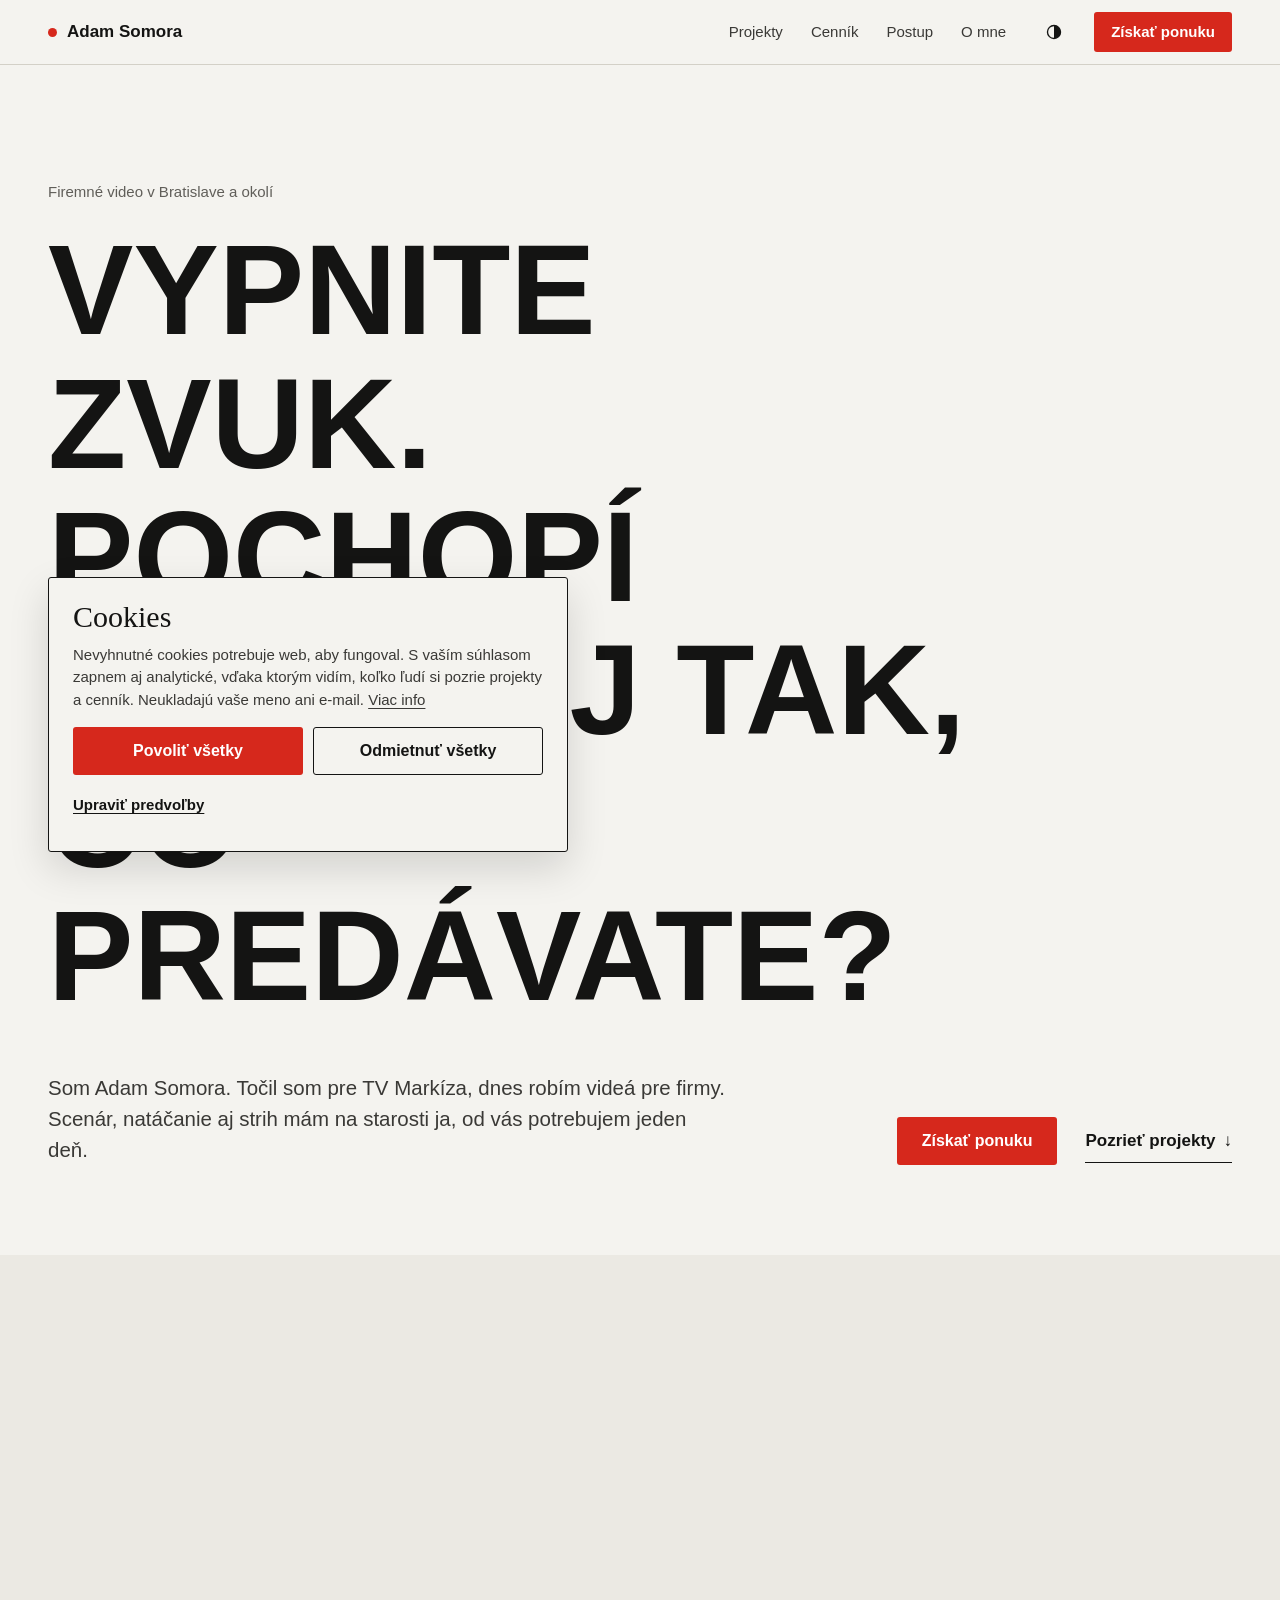
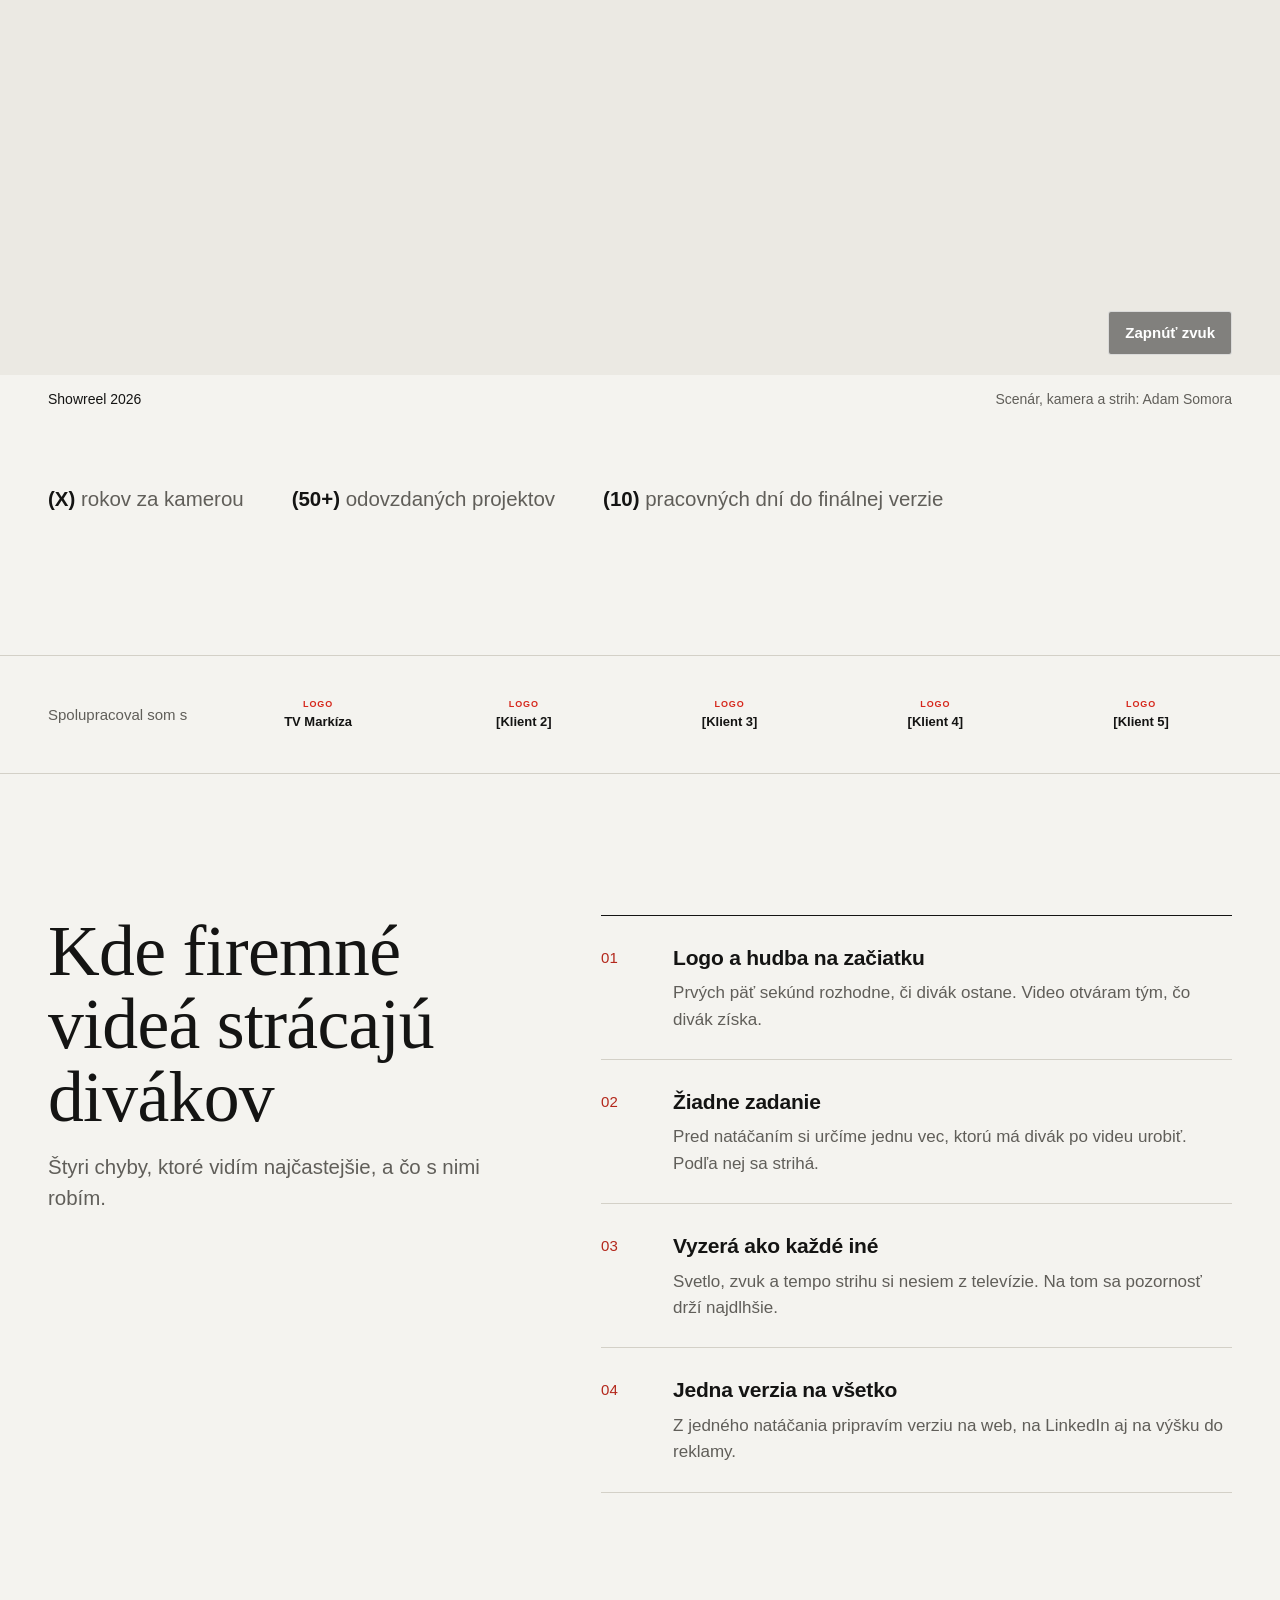
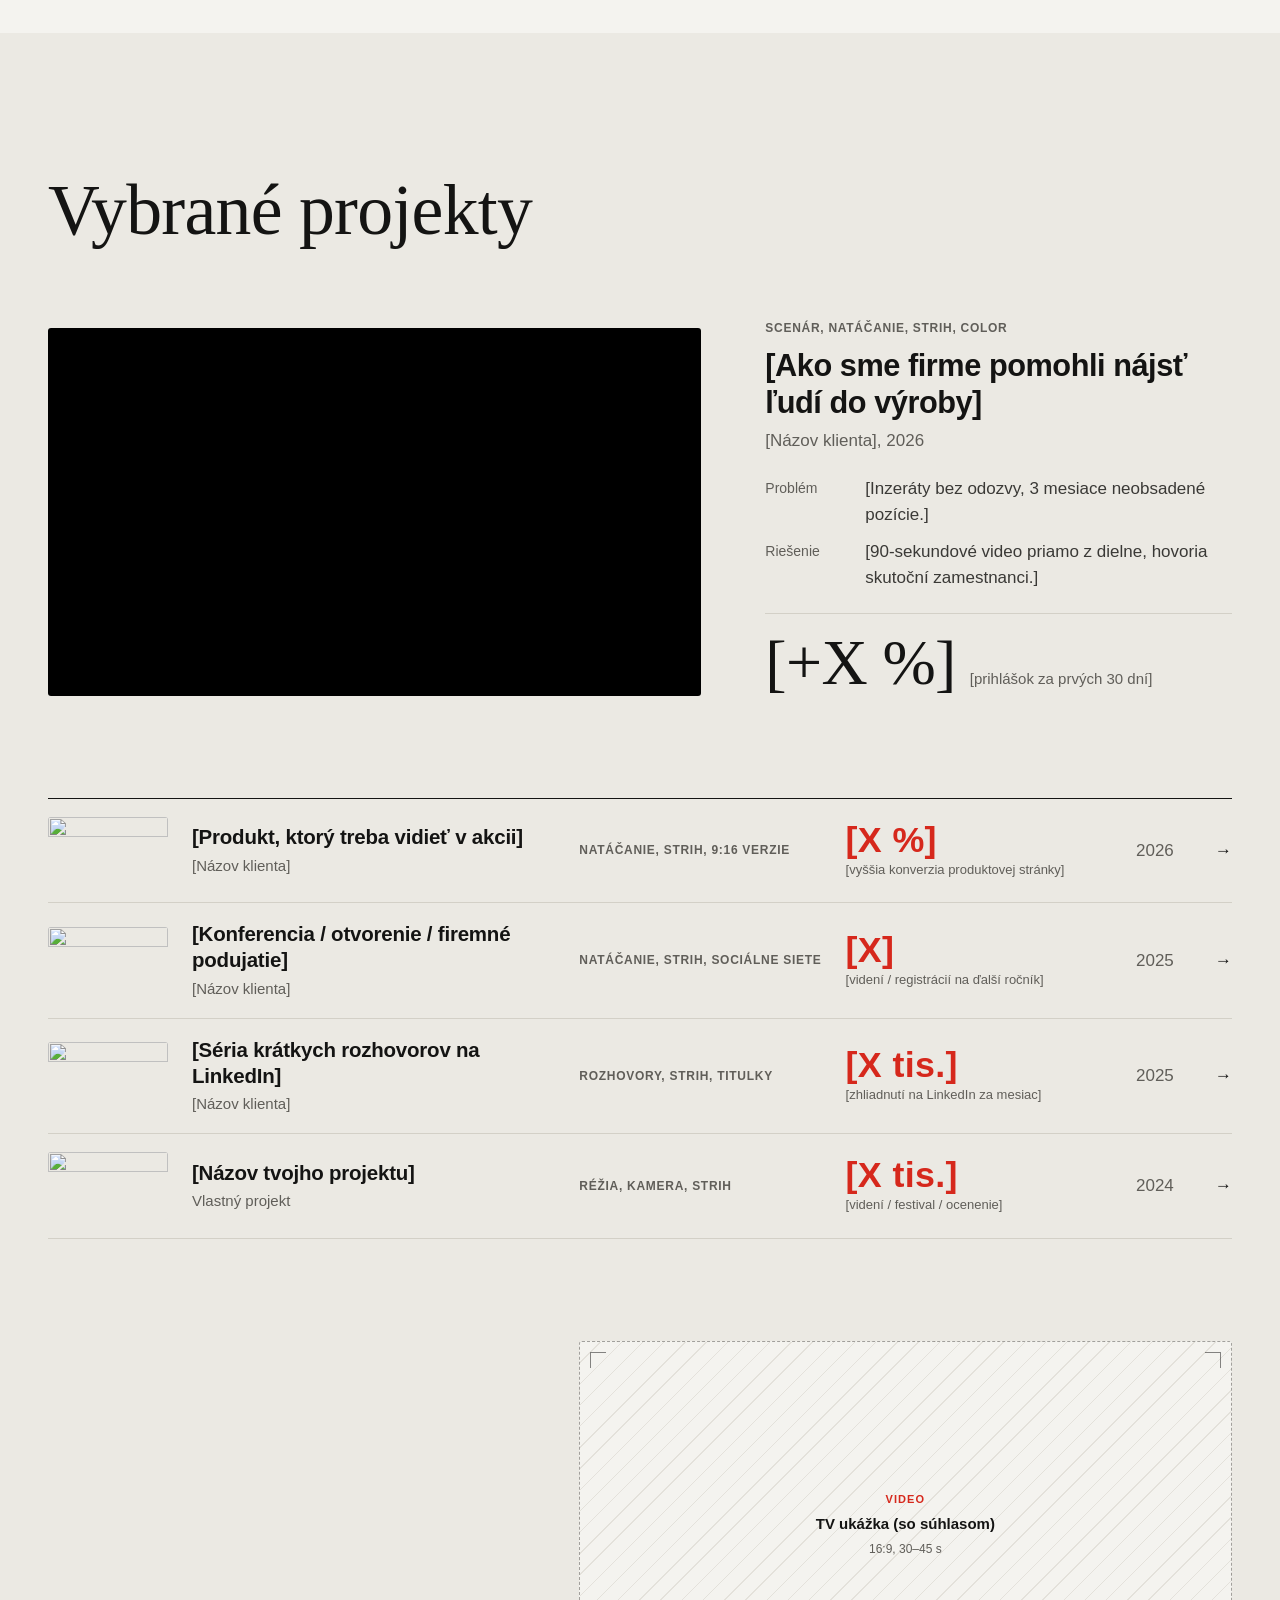
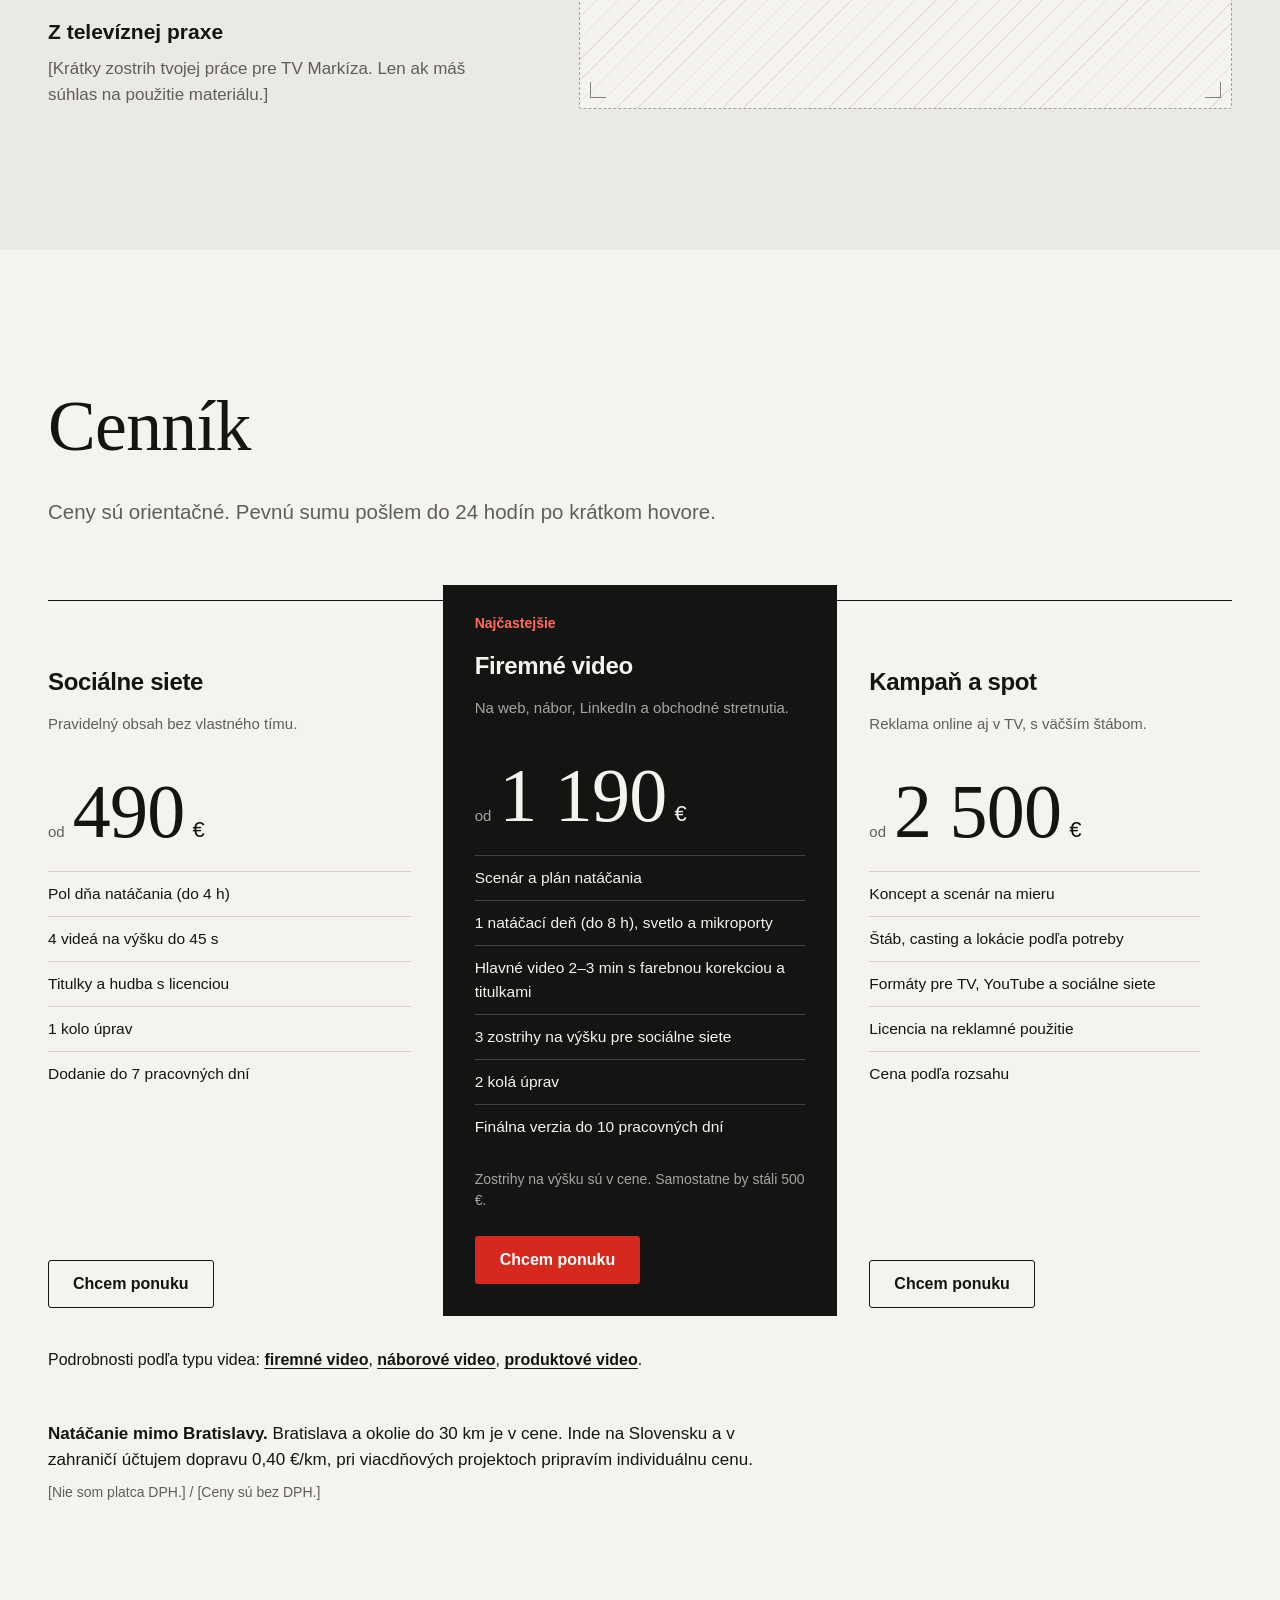
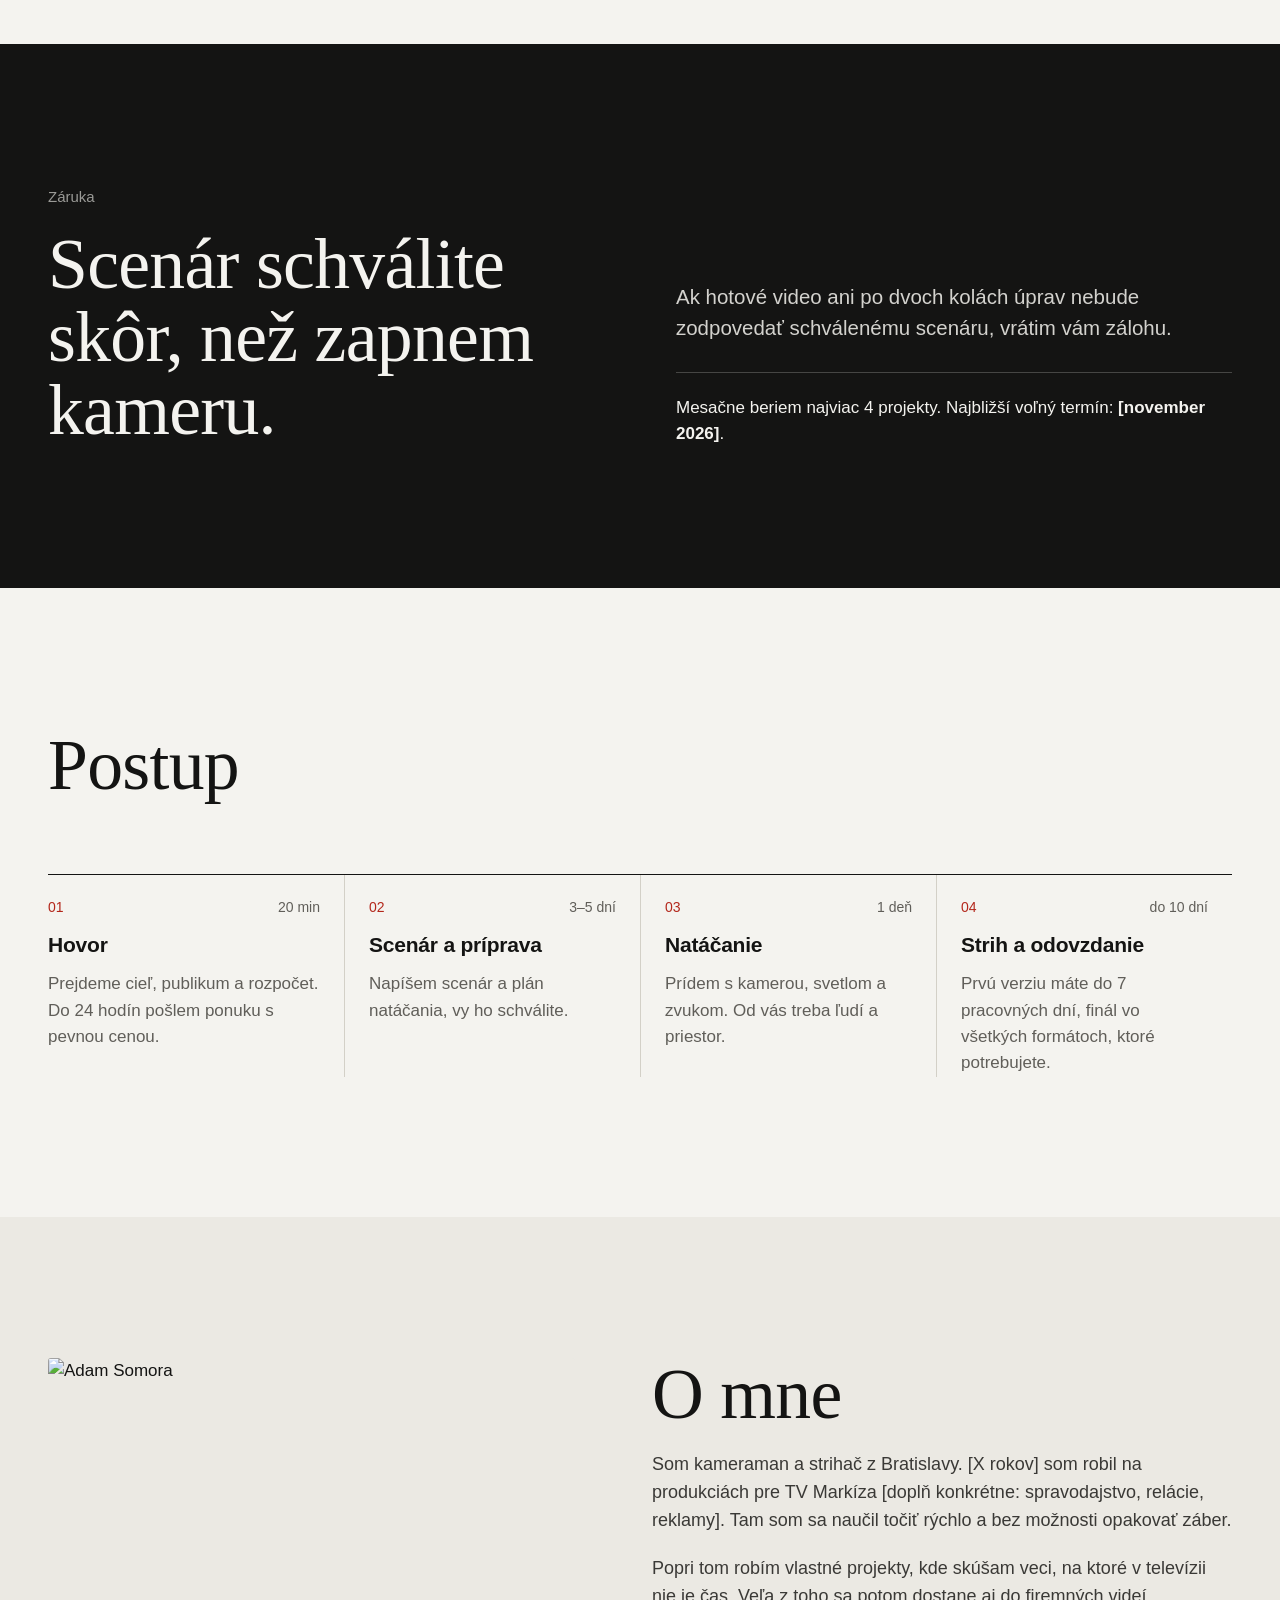
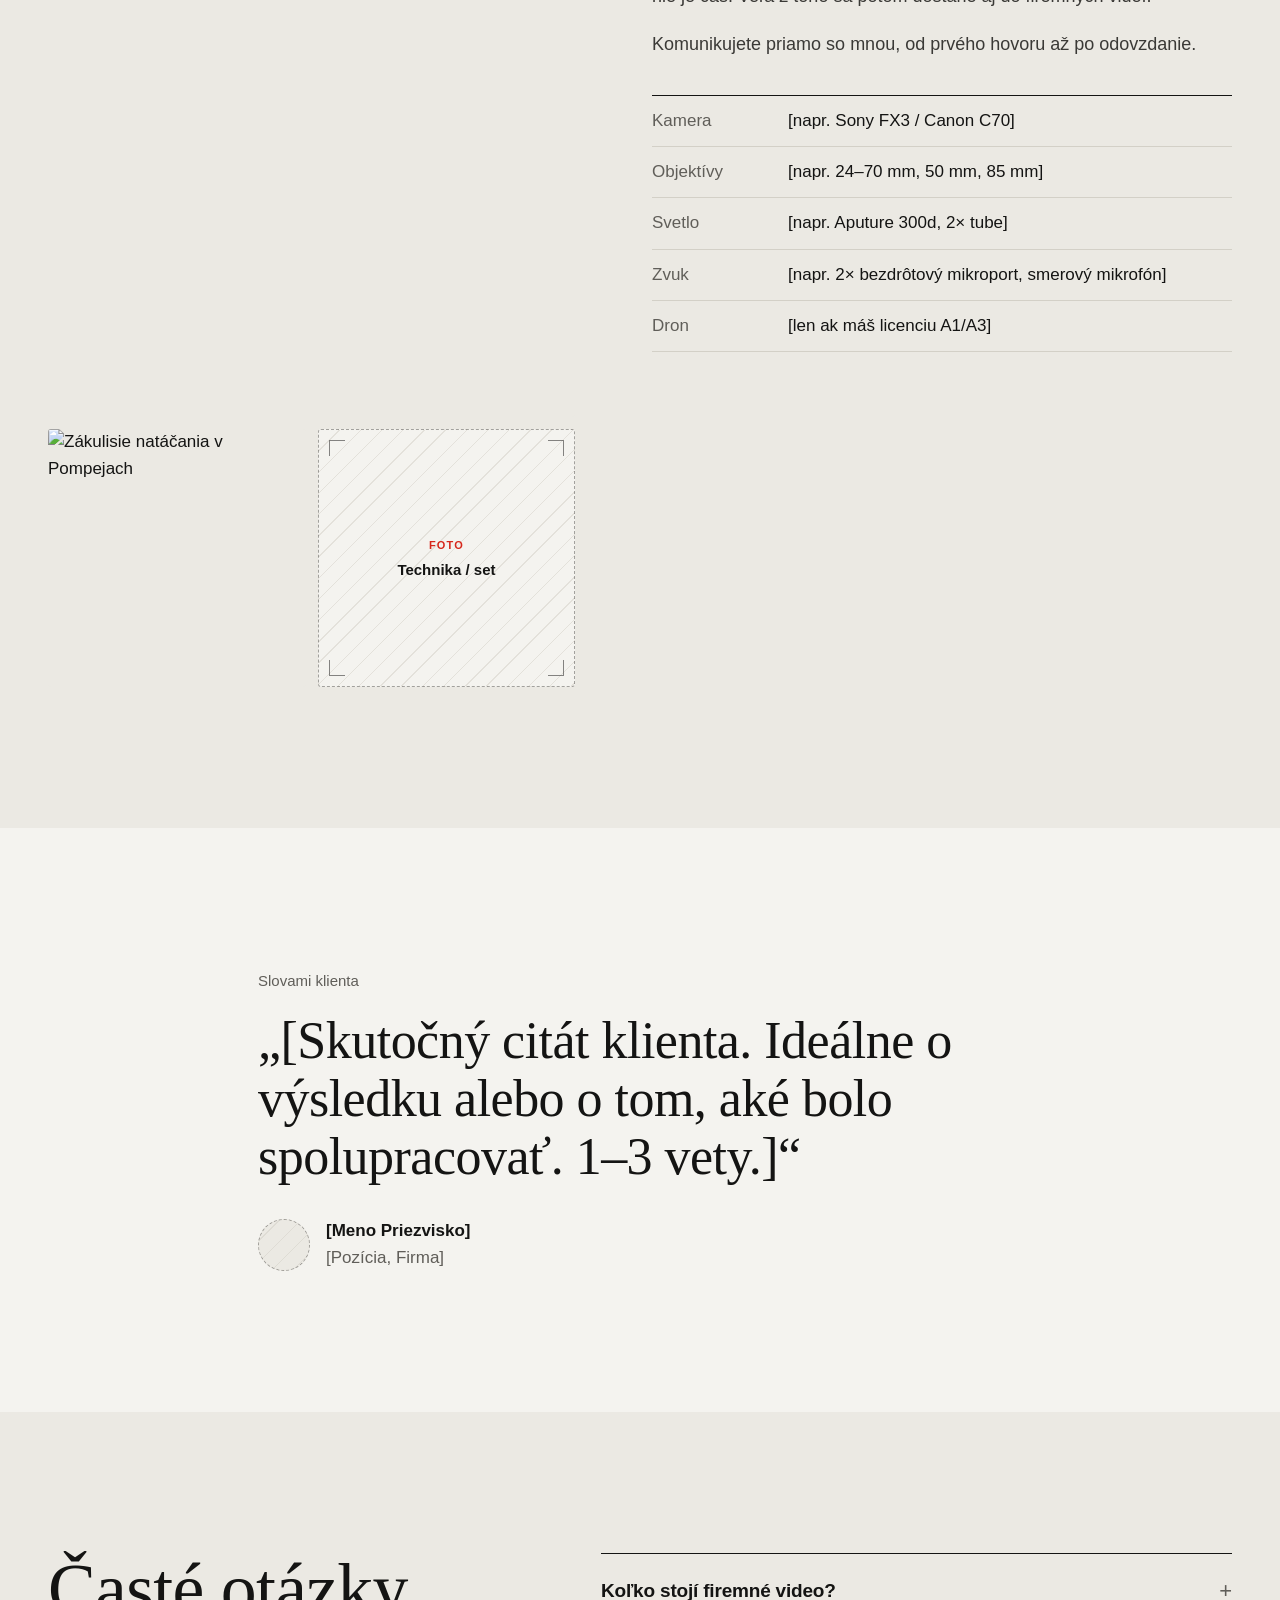
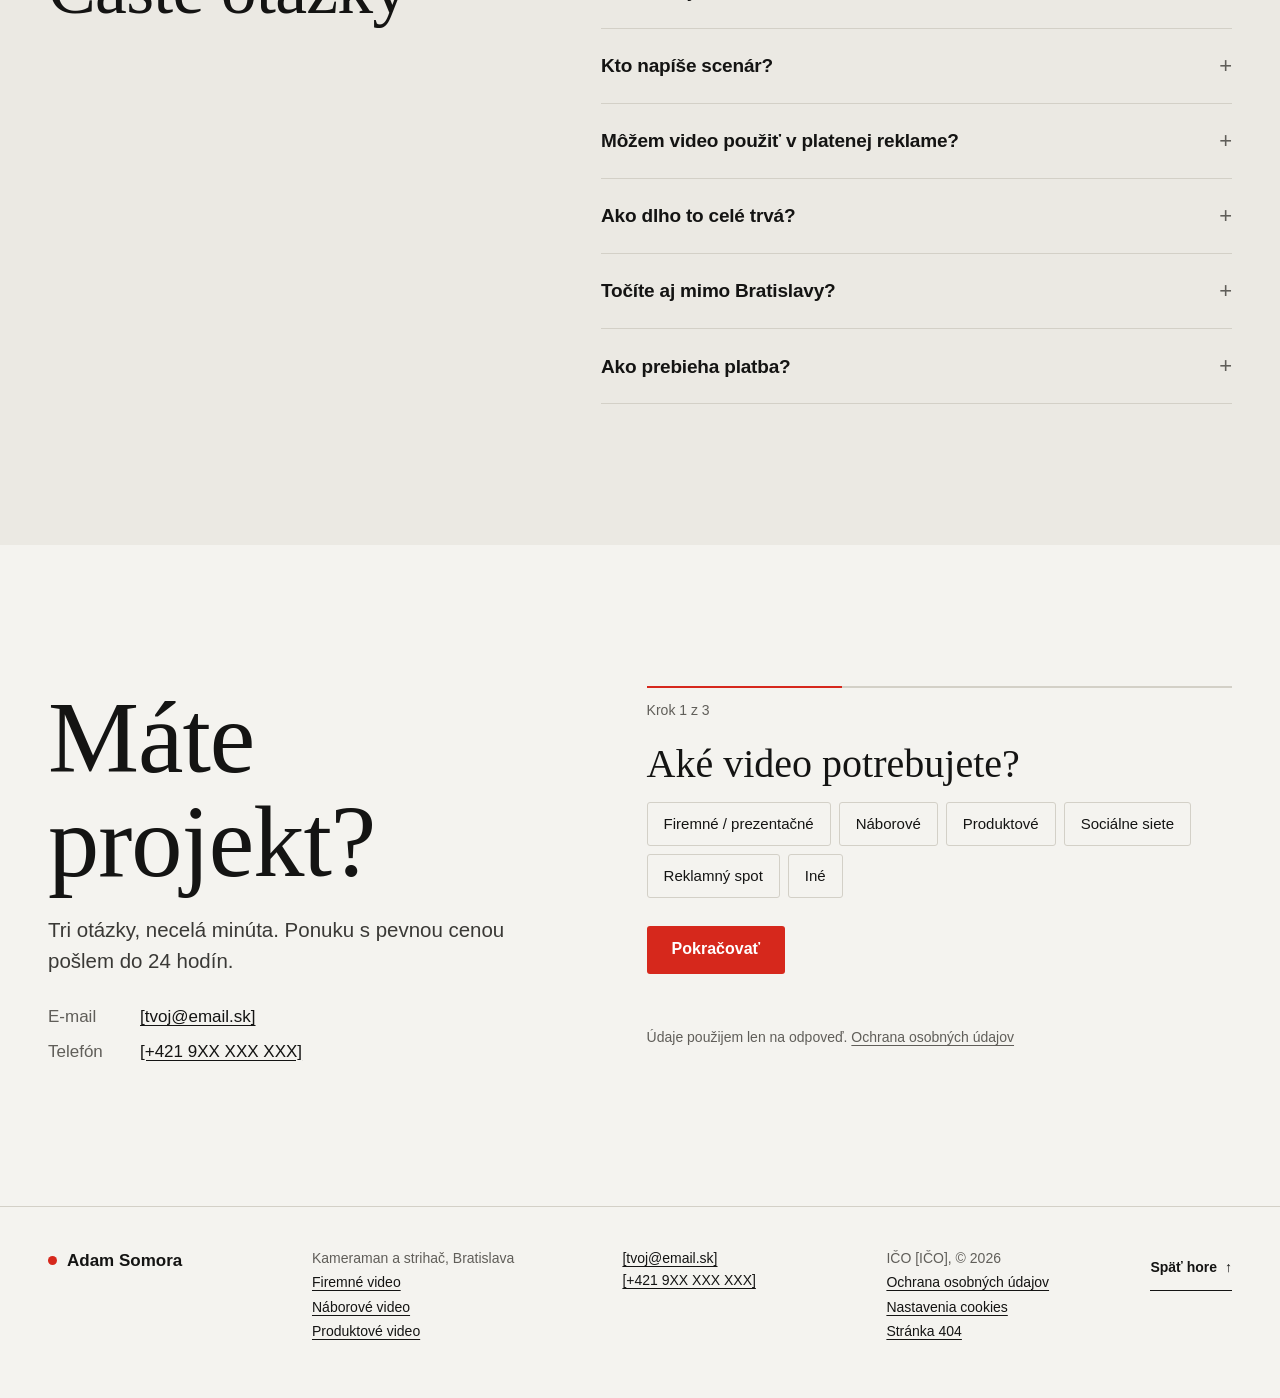
==== commit 96adba62: "Add files via upload" ====
--- a/index.html
+++ b/index.html
@@ -1,61 +1,186 @@
 <!doctype html>
-<!--
-  WEB – ADAM SOMORA
-  Súbory: index.html (obsah) · styles.css (vzhľad) · script.js (správanie)
-
-  • Texty prepisuj priamo tu. Hranaté zátvorky [ ] = doplň skutočný údaj.
-  • Sekcie hľadaj podľa komentárov, napr. „5. CENNÍK".
-  • Šrafované rámiky (class="ph ...") sú miesta pre videá a fotky.
-    Celý blok <div class="ph ...">…</div> nahraď skutočným médiom:
-
-      VIDEO (showreel, stlmené v slučke):
-      <video class="media" style="aspect-ratio:16/9" src="video/showreel.mp4"
-             poster="img/showreel.jpg" autoplay muted loop playsinline></video>
-
-      VIDEO (projekt, spustí sa po kliknutí):
-      <video class="media" style="aspect-ratio:16/9" src="https://tvoja-url/video.mp4"
-             poster="img/projekt1.jpg" preload="none" controls playsinline></video>
-
-      FOTKA:
-      <img class="media" style="aspect-ratio:4/5" src="img/adam.jpg"
-           alt="Adam Somora na natáčaní" loading="lazy">
-
-  • Texty projektov sú dvakrát: v zozname a v okne s detailom (<dialog>). Uprav oboje.
-  • Formulár: URL z formspree.io doplň do script.js (FORM_ENDPOINT) aj do <form action="...">.
--->
 <html lang="sk">
   <head>
     <meta charset="utf-8" />
     <meta name="viewport" content="width=device-width, initial-scale=1" />
-    <title>Adam Somora – firemné video, Bratislava</title>
-    <meta
-      name="description"
-      content="Firemné, náborové a produktové videá. Kameraman a strihač s praxou z TV Markíza. Bratislava a celé Slovensko."
-    />
-    <meta property="og:title" content="Adam Somora – firemné video, Bratislava" />
-    <meta
-      property="og:description"
-      content="Firemné, náborové a produktové videá. Kameraman a strihač s praxou z TV Markíza. Bratislava a celé Slovensko."
-    />
+    <title>Kameraman Bratislava – firemné a náborové videá | Adam Somora</title>
+    <meta name="description" content="Firemné, náborové a produktové videá v Bratislave a okolí. Kameraman a strihač s praxou z TV Markíza. Scenár, natáčanie aj strih, ponuka do 24 hodín." />
+    <!-- Po kúpe domény nahraď https://adamsomora.sk svojou adresou tu, v sitemap.xml a robots.txt -->
+    <link rel="canonical" href="https://adamsomora.sk/" />
+    <meta name="robots" content="index, follow, max-image-preview:large, max-video-preview:-1" />
+    <meta name="author" content="Adam Somora" />
+    <meta name="theme-color" content="#f4f3ef" media="(prefers-color-scheme: light)" />
+    <meta name="theme-color" content="#121211" media="(prefers-color-scheme: dark)" />
+
     <meta property="og:type" content="website" />
-    <meta property="og:image" content="img/og.jpg" />
+    <meta property="og:locale" content="sk_SK" />
+    <meta property="og:site_name" content="Adam Somora" />
+    <meta property="og:url" content="https://adamsomora.sk/" />
+    <meta property="og:title" content="Kameraman Bratislava – firemné a náborové videá" />
+    <meta property="og:description" content="Firemné, náborové a produktové videá v Bratislave a okolí. Kameraman a strihač s praxou z TV Markíza. Scenár, natáčanie aj strih, ponuka do 24 hodín." />
+    <meta property="og:image" content="https://adamsomora.sk/img/og.jpg" />
+    <meta property="og:image:width" content="1200" />
+    <meta property="og:image:height" content="630" />
+    <meta property="og:image:alt" content="Adam Somora, kameraman a strihač z Bratislavy" />
+    <meta name="twitter:card" content="summary_large_image" />
+
     <link rel="icon" href="favicon.svg" type="image/svg+xml" />
-    <link rel="preconnect" href="https://fonts.googleapis.com" />
-    <link rel="preconnect" href="https://fonts.gstatic.com" crossorigin />
-    <link
-      href="https://fonts.googleapis.com/css2?family=Instrument+Serif:ital@0;1&display=swap"
-      rel="stylesheet"
-    />
+    <link rel="icon" href="img/icons/icon-192.png" sizes="192x192" type="image/png" />
+    <link rel="apple-touch-icon" href="img/icons/apple-touch-icon.png" />
+    <link rel="manifest" href="site.webmanifest" />
+
+    <!-- Písma: načítať hneď, aby hlavný nadpis neposkakoval -->
+    <link rel="preload" href="fonts/big-shoulders-display-latin-800-normal.woff2" as="font" type="font/woff2" crossorigin />
+    <link rel="preload" href="fonts/big-shoulders-display-latin-ext-800-normal.woff2" as="font" type="font/woff2" crossorigin />
+    <link rel="preload" href="fonts/instrument-serif-latin-400-normal.woff2" as="font" type="font/woff2" crossorigin />
+
     <script type="application/ld+json">
-      {
-        "@context": "https://schema.org",
-        "@type": "ProfessionalService",
-        "name": "Adam Somora",
-        "description": "Firemné, náborové a produktové videá. Kameraman a strihač s praxou z TV Markíza. Bratislava a celé Slovensko.",
-        "areaServed": ["Bratislava", "Slovensko"],
-        "address": { "@type": "PostalAddress", "addressLocality": "Bratislava", "addressCountry": "SK" },
-        "priceRange": "€€"
+{
+  "@context": "https://schema.org",
+  "@graph": [
+    {
+      "@type": "WebSite",
+      "@id": "https://adamsomora.sk/#web",
+      "url": "https://adamsomora.sk/",
+      "name": "Adam Somora",
+      "inLanguage": "sk"
+    },
+    {
+      "@type": "Person",
+      "@id": "https://adamsomora.sk/#adam",
+      "name": "Adam Somora",
+      "jobTitle": "Kameraman a strihač",
+      "image": "https://adamsomora.sk/img/adam.webp",
+      "url": "https://adamsomora.sk/",
+      "sameAs": []
+    },
+    {
+      "@type": "ProfessionalService",
+      "@id": "https://adamsomora.sk/#sluzba",
+      "name": "Adam Somora – firemné video",
+      "description": "Firemné, náborové a produktové videá v Bratislave a okolí. Kameraman a strihač s praxou z TV Markíza. Scenár, natáčanie aj strih, ponuka do 24 hodín.",
+      "url": "https://adamsomora.sk/",
+      "image": "https://adamsomora.sk/img/og.jpg",
+      "email": "[tvoj@email.sk]",
+      "telephone": "[+421 9XX XXX XXX]",
+      "priceRange": "€€",
+      "address": {
+        "@type": "PostalAddress",
+        "addressLocality": "Bratislava",
+        "addressCountry": "SK"
+      },
+      "areaServed": [
+        {
+          "@type": "City",
+          "name": "Bratislava"
+        },
+        {
+          "@type": "Country",
+          "name": "Slovensko"
+        }
+      ],
+      "founder": {
+        "@id": "https://adamsomora.sk/#adam"
+      },
+      "hasOfferCatalog": {
+        "@type": "OfferCatalog",
+        "name": "Cenník",
+        "itemListElement": [
+          {
+            "@type": "Offer",
+            "name": "Sociálne siete",
+            "priceSpecification": {
+              "@type": "PriceSpecification",
+              "minPrice": 490,
+              "priceCurrency": "EUR"
+            }
+          },
+          {
+            "@type": "Offer",
+            "name": "Firemné video",
+            "priceSpecification": {
+              "@type": "PriceSpecification",
+              "minPrice": 1190,
+              "priceCurrency": "EUR"
+            }
+          },
+          {
+            "@type": "Offer",
+            "name": "Kampaň a spot",
+            "priceSpecification": {
+              "@type": "PriceSpecification",
+              "minPrice": 2500,
+              "priceCurrency": "EUR"
+            }
+          }
+        ]
       }
+    },
+    {
+      "@type": "VideoObject",
+      "name": "Showreel 2026 – Adam Somora",
+      "description": "Ukážka práce kameramana a strihača Adama Somoru.",
+      "thumbnailUrl": "https://adamsomora.sk/img/showreel.webp",
+      "uploadDate": "2026-10-23",
+      "duration": "PT15S",
+      "contentUrl": "https://adamsomora.sk/video/showreel.mp4",
+      "inLanguage": "sk"
+    },
+    {
+      "@type": "FAQPage",
+      "mainEntity": [
+        {
+          "@type": "Question",
+          "name": "Koľko stojí firemné video?",
+          "acceptedAnswer": {
+            "@type": "Answer",
+            "text": "Väčšina projektov vychádza medzi 1 190 a 2 500 €. Závisí to od dĺžky, počtu lokácií a od toho, či treba ďalších ľudí v štábe. Pevnú cenu dostanete vopred a na konci nič nedoplácate."
+          }
+        },
+        {
+          "@type": "Question",
+          "name": "Kto napíše scenár?",
+          "acceptedAnswer": {
+            "@type": "Answer",
+            "text": "Ja. Od vás potrebujem 20 minút na hovore a prístup k ľuďom, ktorí budú vo videu. Scenár vám pošlem na schválenie pred natáčaním."
+          }
+        },
+        {
+          "@type": "Question",
+          "name": "Môžem video použiť v platenej reklame?",
+          "acceptedAnswer": {
+            "@type": "Answer",
+            "text": "Áno. Hudbu vyberám s licenciou na komerčné použitie a po zaplatení môžete video použiť na webe, sociálnych sieťach aj v reklame. Pri TV vysielaní riešime licenciu zvlášť."
+          }
+        },
+        {
+          "@type": "Question",
+          "name": "Ako dlho to celé trvá?",
+          "acceptedAnswer": {
+            "@type": "Answer",
+            "text": "Bežne dva až tri týždne od prvého hovoru po finálne video. Samotné natáčanie trvá jeden deň."
+          }
+        },
+        {
+          "@type": "Question",
+          "name": "Točíte aj mimo Bratislavy?",
+          "acceptedAnswer": {
+            "@type": "Answer",
+            "text": "Áno, po celom Slovensku aj v zahraničí. Do 30 km od Bratislavy je doprava v cene, inde ju pripočítam alebo pripravím individuálnu ponuku."
+          }
+        },
+        {
+          "@type": "Question",
+          "name": "Ako prebieha platba?",
+          "acceptedAnswer": {
+            "@type": "Answer",
+            "text": "Pri potvrdení termínu platíte 50 % zálohu, zvyšok po odovzdaní finálneho videa. Faktúru vystavím na firmu."
+          }
+        }
+      ]
+    }
+  ]
+}
     </script>
     <script>
       try {
@@ -64,8 +189,33 @@
       } catch {}
     </script>
     <link rel="stylesheet" href="styles.css" />
+    <script src="consent.js" defer></script>
   </head>
   <body id="top">
+    <!--
+  WEB – ADAM SOMORA
+  Súbory: index.html (obsah) · styles.css (vzhľad) · script.js (správanie)
+
+  • Texty prepisuj priamo tu. Hranaté zátvorky [ ] = doplň skutočný údaj.
+  • Sekcie hľadaj podľa komentárov, napr. „5. CENNÍK".
+  • Šrafované rámiky (class="ph ...") sú miesta pre videá a fotky.
+    Celý blok <div class="ph ...">…</div> nahraď skutočným médiom:
+
+      VIDEO (showreel, stlmené v slučke):
+      <video class="media" style="aspect-ratio:16/9" src="video/showreel.mp4"
+             poster="img/showreel.webp" autoplay muted loop playsinline></video>
+
+      VIDEO (projekt, spustí sa po kliknutí):
+      <video class="media" style="aspect-ratio:16/9" src="https://tvoja-url/video.mp4"
+             poster="img/projekt1.webp" preload="none" controls playsinline></video>
+
+      FOTKA:
+      <img class="media" style="aspect-ratio:4/5" src="img/adam.webp"
+           alt="Adam Somora na natáčaní" loading="lazy">
+
+  • Texty projektov sú dvakrát: v zozname a v okne s detailom (<dialog>). Uprav oboje.
+  • Formulár: URL z formspree.io doplň do script.js (FORM_ENDPOINT) aj do <form action="...">.
+-->
     <a class="skip" href="#obsah">Preskočiť na obsah</a>
 
     <header class="site-header">
@@ -111,7 +261,23 @@
         <!-- SHOWREEL: placeholder nahraď <video ... autoplay muted loop playsinline> -->
         <figure class="reel">
           <div class="reel-frame">
-          <video class="media" style="aspect-ratio: 16/9" src="video/showreel.mp4" poster="img/showreel.jpg" autoplay muted loop playsinline data-reel></video>
+          <video
+            class="media"
+            style="aspect-ratio: 16/9"
+            poster="img/showreel.webp"
+            width="1280"
+            height="720"
+            muted
+            loop
+            playsinline
+            preload="metadata"
+            data-reel
+            data-inview
+            aria-label="Showreel Adama Somoru: zábery z amfiteátra v Pompejach"
+          >
+            <source src="video/showreel-mobil.mp4" type="video/mp4" media="(max-width: 700px)" />
+            <source src="video/showreel.mp4" type="video/mp4" />
+          </video>
           <button class="sound-toggle" type="button" data-sound aria-pressed="false">Zapnúť zvuk</button>
         </div>
           <figcaption class="container reel-caption">
@@ -279,7 +445,7 @@
               data-case-open="0"
               aria-label="Otvoriť projekt: [Ako sme firme pomohli nájsť ľudí do výroby]"
             >
-              <video class="media media-contain" style="aspect-ratio: 16/9" src="video/projekt1-nahlad.mp4" poster="img/projekt1.jpg" autoplay muted loop playsinline></video>
+              <video class="media media-contain" style="aspect-ratio: 16/9" src="video/projekt1-nahlad.mp4" poster="img/projekt1.webp" muted loop playsinline preload="none" data-inview aria-label="Ukážka projektu: eskalátor"></video>
             </button>
             <div class="case-lead-body">
               <div>
@@ -307,49 +473,49 @@
           <!-- Zoznam ďalších projektov (klik otvorí detail) -->
           <ol class="case-index">
             <li>
-              <button class="case-row" type="button" data-case-open="1">
+              <button class="case-row" type="button" data-preview="video/nahlad2.mp4" data-case-open="1">
                 <span class="row-thumb" aria-hidden="true">
-                  <img class="media" style="aspect-ratio: 16/9" src="img/projekt2.jpg" alt="" loading="lazy" />
+                  <img class="media" style="aspect-ratio: 16/9" src="img/projekt2-nahlad.webp" width="320" height="180" alt="" loading="lazy" decoding="async" />
                 </span>
-                <span class="row-name">[Produkt, ktorý treba vidieť v akcii]</span>
-                <span class="row-client muted">[Názov klienta]</span>
+                <span class="row-main"><span class="row-name">[Produkt, ktorý treba vidieť v akcii]</span><span class="row-client muted">[Názov klienta]</span></span>
                 <span class="tags row-tags">Natáčanie, Strih, 9:16 verzie</span>
+                <span class="row-result"><strong>[X %]</strong><span class="muted">[vyššia konverzia produktovej stránky]</span></span>
                 <span class="row-year muted">2026</span>
                 <span class="row-arrow" aria-hidden="true">→</span>
               </button>
             </li>
             <li>
-              <button class="case-row" type="button" data-case-open="2">
+              <button class="case-row" type="button" data-preview="video/nahlad3.mp4" data-case-open="2">
                 <span class="row-thumb" aria-hidden="true">
-                  <img class="media" style="aspect-ratio: 16/9" src="img/projekt3.jpg" alt="" loading="lazy" />
+                  <img class="media" style="aspect-ratio: 16/9" src="img/projekt3-nahlad.webp" width="320" height="180" alt="" loading="lazy" decoding="async" />
                 </span>
-                <span class="row-name">[Konferencia / otvorenie / firemné podujatie]</span>
-                <span class="row-client muted">[Názov klienta]</span>
+                <span class="row-main"><span class="row-name">[Konferencia / otvorenie / firemné podujatie]</span><span class="row-client muted">[Názov klienta]</span></span>
                 <span class="tags row-tags">Natáčanie, Strih, Sociálne siete</span>
+                <span class="row-result"><strong>[X]</strong><span class="muted">[videní / registrácií na ďalší ročník]</span></span>
                 <span class="row-year muted">2025</span>
                 <span class="row-arrow" aria-hidden="true">→</span>
               </button>
             </li>
             <li>
-              <button class="case-row" type="button" data-case-open="3">
+              <button class="case-row" type="button" data-preview="video/nahlad4.mp4" data-case-open="3">
                 <span class="row-thumb" aria-hidden="true">
-                  <img class="media" style="aspect-ratio: 16/9" src="img/projekt4.jpg" alt="" loading="lazy" />
+                  <img class="media" style="aspect-ratio: 16/9" src="img/projekt4-nahlad.webp" width="320" height="180" alt="" loading="lazy" decoding="async" />
                 </span>
-                <span class="row-name">[Séria krátkych rozhovorov na LinkedIn]</span>
-                <span class="row-client muted">[Názov klienta]</span>
+                <span class="row-main"><span class="row-name">[Séria krátkych rozhovorov na LinkedIn]</span><span class="row-client muted">[Názov klienta]</span></span>
                 <span class="tags row-tags">Rozhovory, Strih, Titulky</span>
+                <span class="row-result"><strong>[X tis.]</strong><span class="muted">[zhliadnutí na LinkedIn za mesiac]</span></span>
                 <span class="row-year muted">2025</span>
                 <span class="row-arrow" aria-hidden="true">→</span>
               </button>
             </li>
             <li>
-              <button class="case-row" type="button" data-case-open="4">
+              <button class="case-row" type="button" data-preview="video/nahlad5.mp4" data-case-open="4">
                 <span class="row-thumb" aria-hidden="true">
-                  <img class="media" style="aspect-ratio: 16/9" src="img/projekt5.jpg" alt="" loading="lazy" />
+                  <img class="media" style="aspect-ratio: 16/9" src="img/projekt5-nahlad.webp" width="320" height="180" alt="" loading="lazy" decoding="async" />
                 </span>
-                <span class="row-name">[Názov tvojho projektu]</span>
-                <span class="row-client muted">Vlastný projekt</span>
+                <span class="row-main"><span class="row-name">[Názov tvojho projektu]</span><span class="row-client muted">Vlastný projekt</span></span>
                 <span class="tags row-tags">Réžia, Kamera, Strih</span>
+                <span class="row-result"><strong>[X tis.]</strong><span class="muted">[videní / festival / ocenenie]</span></span>
                 <span class="row-year muted">2024</span>
                 <span class="row-arrow" aria-hidden="true">→</span>
               </button>
@@ -369,7 +535,7 @@
               </div>
             </div>
             <section class="cm-slide" data-cm-slide="0" hidden>
-              <video class="media media-contain" style="aspect-ratio: 16/9" src="video/projekt1.mp4" poster="img/projekt1.jpg" preload="none" controls playsinline></video>
+              <video class="media media-contain" style="aspect-ratio: 16/9" src="video/projekt1.mp4" poster="img/projekt1.webp" preload="none" controls playsinline aria-label="Celé video projektu 1"></video>
               <div class="cm-body">
                 <div>
                   <p class="tags">Scenár, Natáčanie, Strih, Color</p>
@@ -399,16 +565,16 @@
                 </dl>
               </div>
               <div class="cm-gallery">
-                <img class="media" style="aspect-ratio: 9/16" src="img/projekt1-zaber1.jpg" alt="" loading="lazy" />
-                <img class="media" style="aspect-ratio: 16/9" src="img/projekt1-zaber2.jpg" alt="" loading="lazy" />
-                <img class="media" style="aspect-ratio: 16/9" src="img/projekt1-zaber3.jpg" alt="" loading="lazy" />
-                <img class="media" style="aspect-ratio: 9/16" src="img/projekt1-zaber4.jpg" alt="" loading="lazy" />
-                <img class="media" style="aspect-ratio: 16/9" src="img/projekt1-zaber5.jpg" alt="" loading="lazy" />
-                <img class="media" style="aspect-ratio: 16/9" src="img/projekt1-zaber6.jpg" alt="" loading="lazy" />
+                <img class="media" style="aspect-ratio: 9/16" src="img/projekt1-zaber1.webp" alt="Záber 1 z projektu: eskalátor" width="540" height="960" loading="lazy" decoding="async" />
+                <img class="media" style="aspect-ratio: 16/9" src="img/projekt1-zaber2.webp" alt="Záber 2 z projektu: eskalátor" width="540" height="960" loading="lazy" decoding="async" />
+                <img class="media" style="aspect-ratio: 16/9" src="img/projekt1-zaber3.webp" alt="Záber 3 z projektu: eskalátor" width="540" height="960" loading="lazy" decoding="async" />
+                <img class="media" style="aspect-ratio: 9/16" src="img/projekt1-zaber4.webp" alt="Záber 4 z projektu: eskalátor" width="540" height="960" loading="lazy" decoding="async" />
+                <img class="media" style="aspect-ratio: 16/9" src="img/projekt1-zaber5.webp" alt="Záber 5 z projektu: eskalátor" width="540" height="960" loading="lazy" decoding="async" />
+                <img class="media" style="aspect-ratio: 16/9" src="img/projekt1-zaber6.webp" alt="Záber 6 z projektu: eskalátor" width="540" height="960" loading="lazy" decoding="async" />
               </div>
             </section>
             <section class="cm-slide" data-cm-slide="1" hidden>
-              <video class="media media-contain" style="aspect-ratio: 16/9" src="video/projekt2.mp4" poster="img/projekt2.jpg" preload="none" controls playsinline></video>
+              <video class="media media-contain" style="aspect-ratio: 16/9" src="video/projekt2.mp4" poster="img/projekt2.webp" preload="none" controls playsinline aria-label="Celé video projektu 2"></video>
               <div class="cm-body">
                 <div>
                   <p class="tags">Natáčanie, Strih, 9:16 verzie</p>
@@ -437,14 +603,14 @@
                 </dl>
               </div>
               <div class="cm-gallery">
-                <img class="media" style="aspect-ratio: 9/16" src="img/projekt2-zaber1.jpg" alt="" loading="lazy" />
-                <img class="media" style="aspect-ratio: 16/9" src="img/projekt2-zaber2.jpg" alt="" loading="lazy" />
-                <img class="media" style="aspect-ratio: 16/9" src="img/projekt2-zaber3.jpg" alt="" loading="lazy" />
-                <img class="media" style="aspect-ratio: 9/16" src="img/projekt2-zaber4.jpg" alt="" loading="lazy" />
+                <img class="media" style="aspect-ratio: 9/16" src="img/projekt2-zaber1.webp" alt="Záber 1 z projektu: Pompeje" width="540" height="960" loading="lazy" decoding="async" />
+                <img class="media" style="aspect-ratio: 16/9" src="img/projekt2-zaber2.webp" alt="Záber 2 z projektu: Pompeje" width="540" height="960" loading="lazy" decoding="async" />
+                <img class="media" style="aspect-ratio: 16/9" src="img/projekt2-zaber3.webp" alt="Záber 3 z projektu: Pompeje" width="540" height="960" loading="lazy" decoding="async" />
+                <img class="media" style="aspect-ratio: 9/16" src="img/projekt2-zaber4.webp" alt="Záber 4 z projektu: Pompeje" width="540" height="960" loading="lazy" decoding="async" />
               </div>
             </section>
             <section class="cm-slide" data-cm-slide="2" hidden>
-              <video class="media media-contain" style="aspect-ratio: 16/9" src="video/projekt3.mp4" poster="img/projekt3.jpg" preload="none" controls playsinline></video>
+              <video class="media media-contain" style="aspect-ratio: 16/9" src="video/projekt3.mp4" poster="img/projekt3.webp" preload="none" controls playsinline aria-label="Celé video projektu 3"></video>
               <div class="cm-body">
                 <div>
                   <p class="tags">Natáčanie, Strih, Sociálne siete</p>
@@ -471,16 +637,16 @@
                 </dl>
               </div>
               <div class="cm-gallery">
-                <img class="media" style="aspect-ratio: 9/16" src="img/projekt3-zaber1.jpg" alt="" loading="lazy" />
-                <img class="media" style="aspect-ratio: 16/9" src="img/projekt3-zaber2.jpg" alt="" loading="lazy" />
-                <img class="media" style="aspect-ratio: 16/9" src="img/projekt3-zaber3.jpg" alt="" loading="lazy" />
-                <img class="media" style="aspect-ratio: 9/16" src="img/projekt3-zaber4.jpg" alt="" loading="lazy" />
-                <img class="media" style="aspect-ratio: 16/9" src="img/projekt3-zaber5.jpg" alt="" loading="lazy" />
-                <img class="media" style="aspect-ratio: 16/9" src="img/projekt3-zaber6.jpg" alt="" loading="lazy" />
+                <img class="media" style="aspect-ratio: 9/16" src="img/projekt3-zaber1.webp" alt="Záber 1 z projektu: bar" width="540" height="960" loading="lazy" decoding="async" />
+                <img class="media" style="aspect-ratio: 16/9" src="img/projekt3-zaber2.webp" alt="Záber 2 z projektu: bar" width="540" height="960" loading="lazy" decoding="async" />
+                <img class="media" style="aspect-ratio: 16/9" src="img/projekt3-zaber3.webp" alt="Záber 3 z projektu: bar" width="540" height="960" loading="lazy" decoding="async" />
+                <img class="media" style="aspect-ratio: 9/16" src="img/projekt3-zaber4.webp" alt="Záber 4 z projektu: bar" width="540" height="960" loading="lazy" decoding="async" />
+                <img class="media" style="aspect-ratio: 16/9" src="img/projekt3-zaber5.webp" alt="Záber 5 z projektu: bar" width="540" height="960" loading="lazy" decoding="async" />
+                <img class="media" style="aspect-ratio: 16/9" src="img/projekt3-zaber6.webp" alt="Záber 6 z projektu: bar" width="540" height="960" loading="lazy" decoding="async" />
               </div>
             </section>
             <section class="cm-slide" data-cm-slide="3" hidden>
-              <video class="media" style="aspect-ratio: 16/9" src="video/projekt4.mp4" poster="img/projekt4.jpg" preload="none" controls playsinline></video>
+              <video class="media" style="aspect-ratio: 16/9" src="video/projekt4.mp4" poster="img/projekt4.webp" preload="none" controls playsinline aria-label="Celé video projektu 4"></video>
               <div class="cm-body">
                 <div>
                   <p class="tags">Rozhovory, Strih, Titulky</p>
@@ -502,19 +668,19 @@
                   </div>
                   <div>
                     <dt>Výsledok</dt>
-                    <dd><strong>[X]</strong> [výsledok]</dd>
+                    <dd><strong>[X tis.]</strong> [zhliadnutí na LinkedIn za mesiac]</dd>
                   </div>
                 </dl>
               </div>
               <div class="cm-gallery">
-                <img class="media" style="aspect-ratio: 9/16" src="img/projekt4-zaber1.jpg" alt="" loading="lazy" />
-                <img class="media" style="aspect-ratio: 16/9" src="img/projekt4-zaber2.jpg" alt="" loading="lazy" />
-                <img class="media" style="aspect-ratio: 16/9" src="img/projekt4-zaber3.jpg" alt="" loading="lazy" />
-                <img class="media" style="aspect-ratio: 9/16" src="img/projekt4-zaber4.jpg" alt="" loading="lazy" />
+                <img class="media" style="aspect-ratio: 9/16" src="img/projekt4-zaber1.webp" alt="Záber 1 z projektu: rozhovory v Pompejach" width="640" height="360" loading="lazy" decoding="async" />
+                <img class="media" style="aspect-ratio: 16/9" src="img/projekt4-zaber2.webp" alt="Záber 2 z projektu: rozhovory v Pompejach" width="640" height="360" loading="lazy" decoding="async" />
+                <img class="media" style="aspect-ratio: 16/9" src="img/projekt4-zaber3.webp" alt="Záber 3 z projektu: rozhovory v Pompejach" width="640" height="360" loading="lazy" decoding="async" />
+                <img class="media" style="aspect-ratio: 9/16" src="img/projekt4-zaber4.webp" alt="Záber 4 z projektu: rozhovory v Pompejach" width="640" height="360" loading="lazy" decoding="async" />
               </div>
             </section>
             <section class="cm-slide" data-cm-slide="4" hidden>
-              <video class="media" style="aspect-ratio: 16/9" src="video/projekt5.mp4" poster="img/projekt5.jpg" preload="none" controls playsinline></video>
+              <video class="media" style="aspect-ratio: 16/9" src="video/projekt5.mp4" poster="img/projekt5.webp" preload="none" controls playsinline aria-label="Celé video projektu 5"></video>
               <div class="cm-body">
                 <div>
                   <p class="tags">Réžia, Kamera, Strih</p>
@@ -541,14 +707,14 @@
                 </dl>
               </div>
               <div class="cm-gallery">
-                <img class="media" style="aspect-ratio: 9/16" src="img/projekt5-zaber1.jpg" alt="" loading="lazy" />
-                <img class="media" style="aspect-ratio: 16/9" src="img/projekt5-zaber2.jpg" alt="" loading="lazy" />
-                <img class="media" style="aspect-ratio: 16/9" src="img/projekt5-zaber3.jpg" alt="" loading="lazy" />
-                <img class="media" style="aspect-ratio: 9/16" src="img/projekt5-zaber4.jpg" alt="" loading="lazy" />
-                <img class="media" style="aspect-ratio: 16/9" src="img/projekt5-zaber5.jpg" alt="" loading="lazy" />
-                <img class="media" style="aspect-ratio: 16/9" src="img/projekt5-zaber6.jpg" alt="" loading="lazy" />
-                <img class="media" style="aspect-ratio: 9/16" src="img/projekt5-zaber7.jpg" alt="" loading="lazy" />
-                <img class="media" style="aspect-ratio: 16/9" src="img/projekt5-zaber8.jpg" alt="" loading="lazy" />
+                <img class="media" style="aspect-ratio: 9/16" src="img/projekt5-zaber1.webp" alt="Záber 1 z projektu: krátky film z Pompejí" width="640" height="360" loading="lazy" decoding="async" />
+                <img class="media" style="aspect-ratio: 16/9" src="img/projekt5-zaber2.webp" alt="Záber 2 z projektu: krátky film z Pompejí" width="640" height="360" loading="lazy" decoding="async" />
+                <img class="media" style="aspect-ratio: 16/9" src="img/projekt5-zaber3.webp" alt="Záber 3 z projektu: krátky film z Pompejí" width="640" height="360" loading="lazy" decoding="async" />
+                <img class="media" style="aspect-ratio: 9/16" src="img/projekt5-zaber4.webp" alt="Záber 4 z projektu: krátky film z Pompejí" width="640" height="360" loading="lazy" decoding="async" />
+                <img class="media" style="aspect-ratio: 16/9" src="img/projekt5-zaber5.webp" alt="Záber 5 z projektu: krátky film z Pompejí" width="640" height="360" loading="lazy" decoding="async" />
+                <img class="media" style="aspect-ratio: 16/9" src="img/projekt5-zaber6.webp" alt="Záber 6 z projektu: krátky film z Pompejí" width="640" height="360" loading="lazy" decoding="async" />
+                <img class="media" style="aspect-ratio: 9/16" src="img/projekt5-zaber7.webp" alt="Záber 7 z projektu: krátky film z Pompejí" width="640" height="360" loading="lazy" decoding="async" />
+                <img class="media" style="aspect-ratio: 16/9" src="img/projekt5-zaber8.webp" alt="Záber 8 z projektu: krátky film z Pompejí" width="640" height="360" loading="lazy" decoding="async" />
               </div>
             </section>
           </dialog>
@@ -641,6 +807,12 @@
             </article>
           </div>
 
+          <p class="svc-links">
+            Podrobnosti podľa typu videa:
+            <a href="firemne-video-bratislava.html">firemné video</a>,
+            <a href="naborove-video.html">náborové video</a>,
+            <a href="produktove-video.html">produktové video</a>.
+          </p>
           <div class="offer-foot">
             <p>
               <strong>Natáčanie mimo Bratislavy.</strong> Bratislava a okolie do 30 km je v cene. Inde na
@@ -708,9 +880,9 @@
       <section class="section section-alt" id="o-mne">
         <div class="container about">
           <div class="about-media">
-            <img class="media" style="aspect-ratio: 4/5" src="img/adam.jpg" alt="Adam Somora" loading="lazy" />
+            <img class="media" style="aspect-ratio: 4/5" src="img/adam.webp" alt="Adam Somora" width="864" height="1080" loading="lazy" decoding="async" />
             <div class="about-thumbs">
-              <img class="media" style="aspect-ratio: 1/1" src="img/zakulisie.jpg" alt="Zákulisie natáčania v Pompejach" loading="lazy" />
+              <img class="media" style="aspect-ratio: 1/1" src="img/zakulisie.webp" alt="Zákulisie natáčania v Pompejach" width="720" height="720" loading="lazy" decoding="async" />
               <div
                 class="ph ph-image"
                 style="aspect-ratio: 1/1"
@@ -886,7 +1058,14 @@
             </fieldset>
 
             <fieldset data-step="2">
-              <legend>Rozpočet a termín</legend>
+              <legend>Rozsah, rozpočet a termín</legend>
+              <p class="field-label">Doplnky <span class="muted">(nepovinné)</span></p>
+              <div class="chips">
+                <label class="chip"><input type="checkbox" name="doplnky" value="Dron" /><span>Dron</span></label>
+                <label class="chip"><input type="checkbox" name="doplnky" value="Ďalšia lokácia" /><span>Ďalšia lokácia</span></label>
+                <label class="chip"><input type="checkbox" name="doplnky" value="Anglická verzia" /><span>Anglická verzia</span></label>
+                <label class="chip"><input type="checkbox" name="doplnky" value="Viac zostrihov na výšku" /><span>Viac zostrihov na výšku</span></label>
+              </div>
               <p class="field-label">Približný rozpočet</p>
               <div class="chips">
                 <label class="chip"
@@ -962,6 +1141,15 @@
               />
             </fieldset>
 
+            <!-- Orientačná cena: počíta sa v script.js (CENNIK) -->
+            <div class="estimate" data-estimate hidden aria-live="polite">
+              <p class="estimate-label">Orientačná cena</p>
+              <p class="estimate-price" data-estimate-price>–</p>
+              <p class="estimate-note" data-estimate-note></p>
+              <p class="estimate-small">Pevnú cenu pošlem do 24 hodín po krátkom hovore.</p>
+              <input type="hidden" name="orientacna_cena" value="" />
+            </div>
+
             <div class="form-nav">
               <button type="button" class="btn btn-line" data-back hidden>Späť</button>
               <button type="button" class="btn btn-primary" data-next>Pokračovať</button>
@@ -970,7 +1158,7 @@
               </button>
             </div>
             <p class="form-msg" data-msg role="status" aria-live="polite"></p>
-            <p class="muted small form-trust">Údaje použijem len na odpoveď.</p>
+            <p class="muted small form-trust">Údaje použijem len na odpoveď. <a href="ochrana-osobnych-udajov.html">Ochrana osobných údajov</a></p>
           </form>
         </div>
       </section>
@@ -979,13 +1167,23 @@
     <footer class="site-footer">
       <div class="container footer-inner">
         <p class="brand"><span class="rec-dot" aria-hidden="true"></span>Adam Somora</p>
-        <p class="muted small">Kameraman a strihač, Bratislava</p>
+        <div class="small footer-services">
+          <p class="muted">Kameraman a strihač, Bratislava</p>
+          <p><a href="firemne-video-bratislava.html">Firemné video</a></p>
+          <p><a href="naborove-video.html">Náborové video</a></p>
+          <p><a href="produktove-video.html">Produktové video</a></p>
+        </div>
         <p class="small">
           <a href="mailto:[tvoj@email.sk]">[tvoj@email.sk]</a><br /><a href="tel:[+421 9XX XXX XXX]"
             >[+421 9XX XXX XXX]</a
           >
         </p>
-        <p class="muted small">IČO [IČO]<br />© 2026</p>
+        <div class="small footer-legal">
+          <p class="muted">IČO [IČO], © 2026</p>
+          <p><a href="ochrana-osobnych-udajov.html">Ochrana osobných údajov</a></p>
+          <p><a href="#" data-cookie-settings>Nastavenia cookies</a></p>
+          <p><a href="404.html">Stránka 404</a></p>
+        </div>
         <a href="#top" class="link-arrow small">Späť hore <span aria-hidden="true">↑</span></a>
       </div>
     </footer>
--- a/styles.css
+++ b/styles.css
@@ -2,19 +2,60 @@
    Vzhľad webu
    Farby a písmo meníš v :root nižšie.
    ───────────────────────────────────────────────────────────── */
+
+/* Písmo nadpisov sekcií: Instrument Serif (licencia OFL, súbory v /fonts) */
+@font-face {
+  font-family: "Instrument Serif";
+  font-style: normal;
+  font-weight: 400;
+  font-display: swap;
+  src: url("fonts/instrument-serif-latin-ext-400-normal.woff2") format("woff2");
+  unicode-range: U+0100-02BA, U+02BD-02C5, U+02C7-02CC, U+02CE-02D7, U+02DD-02FF, U+0304, U+0308, U+0329,
+    U+1D00-1DBF, U+1E00-1E9F, U+1EF2-1EFF, U+2020, U+20A0-20AB, U+20AD-20C0, U+2113, U+2C60-2C7F, U+A720-A7FF;
+}
+@font-face {
+  font-family: "Instrument Serif";
+  font-style: normal;
+  font-weight: 400;
+  font-display: swap;
+  src: url("fonts/instrument-serif-latin-400-normal.woff2") format("woff2");
+  unicode-range: U+0000-00FF, U+0131, U+0152-0153, U+02BB-02BC, U+02C6, U+02DA, U+02DC, U+0304, U+0308, U+0329,
+    U+2000-206F, U+20AC, U+2122, U+2191, U+2193, U+2212, U+2215, U+FEFF, U+FFFD;
+}
+
+/* Písmo hlavného nadpisu: Big Shoulders Display (licencia OFL, súbory v /fonts) */
+@font-face {
+  font-family: "Big Shoulders Display";
+  font-style: normal;
+  font-weight: 800;
+  font-display: swap;
+  src: url("fonts/big-shoulders-display-latin-ext-800-normal.woff2") format("woff2");
+  unicode-range: U+0100-02BA, U+02BD-02C5, U+02C7-02CC, U+02CE-02D7, U+02DD-02FF, U+0304, U+0308, U+0329,
+    U+1D00-1DBF, U+1E00-1E9F, U+1EF2-1EFF, U+2020, U+20A0-20AB, U+20AD-20C0, U+2113, U+2C60-2C7F, U+A720-A7FF;
+}
+@font-face {
+  font-family: "Big Shoulders Display";
+  font-style: normal;
+  font-weight: 800;
+  font-display: swap;
+  src: url("fonts/big-shoulders-display-latin-800-normal.woff2") format("woff2");
+  unicode-range: U+0000-00FF, U+0131, U+0152-0153, U+02BB-02BC, U+02C6, U+02DA, U+02DC, U+0304, U+0308, U+0329,
+    U+2000-206F, U+20AC, U+2122, U+2191, U+2193, U+2212, U+2215, U+FEFF, U+FFFD;
+}
 
 :root {
   --bg: #f4f3ef;
   --bg-alt: #ebe9e3;
   --ink: #141413;
   --ink-2: #3a3936;
-  --muted: #6d6b66;
+  --muted: #605e59;
   --line: #d3d0c7;
   --accent: #d6281c;
   --on-accent: #ffffff;
 
   --font: -apple-system, BlinkMacSystemFont, "Segoe UI", Roboto, "Helvetica Neue", Arial, sans-serif;
   --display: "Instrument Serif", "Iowan Old Style", Georgia, serif;
+  --headline: "Big Shoulders Display", Impact, "Arial Narrow Bold", "Roboto Condensed", sans-serif-condensed, sans-serif;
 
   --radius: 3px;
   --gutter: clamp(16px, 4vw, 48px);
@@ -333,8 +374,13 @@
   padding-top: clamp(56px, 9vw, 120px);
 }
 .hero-title {
-  font-size: clamp(48px, 8.6vw, 128px);
-  max-width: 14ch;
+  font-family: var(--headline);
+  font-weight: 800;
+  text-transform: uppercase;
+  letter-spacing: 0;
+  line-height: 1.04;
+  font-size: clamp(56px, 10vw, 156px);
+  max-width: 13ch;
 }
 .hero-row {
   display: grid;
@@ -705,7 +751,21 @@
   border-left: 1px solid var(--line);
 }
 .package.featured {
-  box-shadow: inset 0 3px 0 var(--accent);
+  background: var(--ink);
+  color: var(--bg);
+  padding: 28px clamp(20px, 2.5vw, 36px) 32px;
+  margin-top: -16px;
+  border-left: 0;
+}
+.package.featured + .package {
+  border-left: 0;
+}
+.package.featured .muted,
+.package.featured .package-extra {
+  color: color-mix(in srgb, var(--bg) 65%, transparent);
+}
+.package.featured .package-list li {
+  border-top-color: color-mix(in srgb, var(--bg) 20%, transparent);
 }
 .package-flag {
   font-size: 14px;
@@ -769,6 +829,8 @@
   }
   .package.featured {
     order: -1;
+    margin-top: 0;
+    padding: 28px 20px 32px;
   }
 }
 
@@ -1287,3 +1349,174 @@
 }
 .sound-toggle:hover { background: rgb(0 0 0 / .7); }
 @media (max-width: 600px) { .sound-toggle { bottom: 10px; right: 10px; min-height: 36px; padding: 0 12px; font-size: 13px; } }
+
+/* Pätička: právne odkazy */
+.footer-legal { display: grid; gap: 2px; }
+.footer-legal a { text-decoration: underline; }
+
+/* ─────────────────────────────────────────────────────────────
+   Podstránky: 404 a Ochrana osobných údajov
+   ───────────────────────────────────────────────────────────── */
+.page-404 { min-height: calc(100vh - 64px - 160px); display: grid; align-content: center; padding: var(--section) 0; }
+.page-404 .hero-title { max-width: 12ch; }
+.page-404 .lead { margin-top: 28px; }
+.page-404 .hero-ctas { margin-top: 36px; }
+.slate { display: flex; gap: 24px; flex-wrap: wrap; font-size: 14px; color: var(--muted); margin-bottom: 24px; font-variant-numeric: tabular-nums; }
+.slate span:first-child { color: var(--accent); font-weight: 600; }
+
+.legal { padding: clamp(56px, 9vw, 120px) 0 var(--section); }
+.legal .h2 { margin-bottom: 16px; }
+.legal-body { max-width: 72ch; margin-top: clamp(40px, 6vw, 64px); }
+.legal-body h2 { font-size: 22px; font-weight: 650; letter-spacing: -0.01em; margin: 48px 0 12px; padding-top: 20px; border-top: 1px solid var(--line); }
+.legal-body p, .legal-body li { color: var(--ink-2); }
+.legal-body p + p { margin-top: 12px; }
+.legal-body ul { list-style: disc; padding-left: 20px; margin: 12px 0; display: grid; gap: 6px; }
+.legal-body table { width: 100%; border-collapse: collapse; margin: 16px 0; font-size: 15px; }
+.legal-body th, .legal-body td { text-align: left; vertical-align: top; padding: 10px 12px 10px 0; border-bottom: 1px solid var(--line); }
+.legal-body th { font-weight: 600; color: var(--ink); }
+.legal-body a { text-decoration: underline; }
+.legal-body .todo { background: color-mix(in srgb, var(--accent) 12%, transparent); padding: 0 4px; }
+@media (max-width: 600px) {
+  .legal-body table, .legal-body thead, .legal-body tbody, .legal-body tr, .legal-body th, .legal-body td { display: block; }
+  .legal-body thead { display: none; }
+  .legal-body tr { border-bottom: 1px solid var(--line); padding: 10px 0; }
+  .legal-body td { border: 0; padding: 2px 0; }
+  .legal-body td:first-child { font-weight: 600; color: var(--ink); }
+}
+
+/* ─────────────────────────────────────────────────────────────
+   Cookies: lišta a nastavenia
+   ───────────────────────────────────────────────────────────── */
+.ck-bar {
+  position: fixed; z-index: 60; left: var(--gutter); bottom: var(--gutter);
+  width: min(520px, calc(100% - 2 * var(--gutter)));
+  display: grid; gap: 12px; padding: 24px;
+  background: var(--bg); color: var(--ink);
+  border: 1px solid var(--ink); border-radius: var(--radius);
+  box-shadow: 0 16px 40px rgb(0 0 0 / .14);
+}
+.ck-bar[hidden] { display: none; }
+.ck-bar__title { font-family: var(--display); font-size: 30px; line-height: 1; }
+.ck-bar__text { font-size: 15px; line-height: 1.5; color: var(--ink-2); }
+.ck-bar__text a { text-decoration: underline; }
+.ck-bar__actions { display: flex; flex-wrap: wrap; gap: 8px 10px; align-items: center; margin-top: 4px; }
+.ck-bar__actions .btn { flex: 1 1 150px; }
+.ck-link {
+  border: 0; background: none; padding: 0; min-height: 44px; cursor: pointer;
+  font-size: 15px; font-weight: 600; text-decoration: underline; text-underline-offset: 3px;
+}
+.ck-link:hover { color: var(--accent); }
+@media (max-width: 600px) {
+  .ck-bar { left: 12px; right: 12px; bottom: 12px; width: auto; padding: 18px; }
+  .ck-link { width: 100%; }
+}
+
+.ck-dialog {
+  width: min(620px, calc(100vw - 24px)); max-height: calc(100dvh - 24px); padding: 0;
+  border: 0; border-radius: var(--radius); background: var(--bg); color: var(--ink); overflow-y: auto;
+}
+.ck-dialog::backdrop { background: rgb(10 10 10 / .7); }
+.ck-dialog__in { display: grid; gap: 18px; padding: clamp(22px, 4vw, 36px); }
+.ck-dialog__head { display: flex; justify-content: space-between; align-items: start; gap: 16px; }
+.ck-dialog__head h2 { font-size: clamp(32px, 4vw, 44px); line-height: 1; }
+.ck-close { width: 44px; height: 44px; margin: -8px -8px 0 0; border: 0; background: none; font-size: 18px; cursor: pointer; flex: none; }
+.ck-close:hover { color: var(--accent); }
+.ck-dialog__lead { color: var(--muted); font-size: 15px; }
+.ck-cat { display: grid; gap: 8px; padding-top: 16px; border-top: 1px solid var(--line); }
+.ck-cat:first-of-type { border-top-color: var(--ink); }
+.ck-cat__row { display: flex; justify-content: space-between; align-items: center; gap: 16px; min-height: 32px; }
+.ck-cat h3 { font-size: 18px; font-weight: 650; letter-spacing: -0.01em; }
+.ck-cat > p { font-size: 15px; color: var(--ink-2); }
+.ck-always { font-size: 14px; font-weight: 600; color: var(--muted); }
+.ck-dialog__actions { display: flex; flex-wrap: wrap; gap: 10px; margin-top: 6px; }
+
+.ck-switch { position: relative; display: inline-flex; cursor: pointer; flex: none; }
+.ck-switch input { position: absolute; inset: 0; width: 100%; height: 100%; margin: 0; opacity: 0; cursor: pointer; }
+.ck-switch__ui { width: 48px; height: 28px; border-radius: 999px; background: var(--line); position: relative; transition: background-color .2s; }
+.ck-switch__ui::after {
+  content: ""; position: absolute; top: 3px; left: 3px; width: 22px; height: 22px; border-radius: 50%;
+  background: var(--bg); box-shadow: 0 1px 3px rgb(0 0 0 / .25); transition: transform .2s var(--ease);
+}
+.ck-switch input:checked + .ck-switch__ui { background: var(--accent); }
+.ck-switch input:checked + .ck-switch__ui::after { transform: translateX(20px); }
+.ck-switch input:focus-visible + .ck-switch__ui { outline: 2px solid var(--accent); outline-offset: 3px; }
+.ck-sr { position: absolute; width: 1px; height: 1px; overflow: hidden; clip: rect(0 0 0 0); white-space: nowrap; }
+.ck-switch input { z-index: 1; }
+/* Štítok „Najčastejšie" na čiernom pozadí: svetlejšia červená kvôli čitateľnosti */
+.package.featured .package-flag { color: #ff6b5e; }
+:root[data-theme="dark"] .package.featured .package-flag { color: #b3261a; }
+@media (prefers-color-scheme: dark) { :root:not([data-theme="light"]) .package.featured .package-flag { color: #b3261a; } }
+/* Atribúty width/height slúžia len na rezervovanie miesta (bez poskakovania), výšku určuje pomer strán */
+img.media, video.media { height: auto; }
+
+/* ── Zoznam projektov: výsledok v čísle ── */
+.case-row { grid-template-columns: 120px minmax(0, 1.5fr) minmax(0, 1fr) minmax(0, 1.1fr) 48px 24px; }
+.row-main { display: grid; gap: 4px; min-width: 0; }
+.row-client { font-size: 15px; }
+.row-result { display: grid; gap: 2px; min-width: 0; }
+.row-result strong { font-family: var(--headline); font-weight: 800; font-size: clamp(30px, 2.8vw, 40px); line-height: 1; letter-spacing: 0.01em; color: var(--accent); }
+.row-result .muted { font-size: 13px; line-height: 1.35; }
+@media (max-width: 900px) {
+  .case-row { grid-template-columns: 88px minmax(0, 1fr) 20px; gap: 6px 16px; align-items: start; }
+  .row-thumb { grid-row: span 3; }
+  .row-main, .row-tags, .row-result { grid-column: 2; }
+  .row-result { margin-top: 6px; grid-template-columns: auto 1fr; align-items: baseline; gap: 10px; }
+  .row-result strong { font-size: 28px; }
+  .row-year { display: none; }
+  .row-arrow { grid-column: 3; grid-row: 1; }
+}
+
+/* ── Náhľad videa pri prejdení myšou (len počítač) ── */
+.hover-preview {
+  position: fixed; left: 0; top: 0; z-index: 30; pointer-events: none;
+  width: 300px; opacity: 0; transform: translate(-9999px, 0);
+  transition: opacity 0.18s var(--ease);
+}
+.hover-preview.is-on { opacity: 1; }
+.hover-preview video { display: block; width: 100%; height: auto; max-height: 60vh; object-fit: cover; border-radius: var(--radius); background: #000; box-shadow: 0 18px 50px rgb(0 0 0 / 0.28); }
+
+/* ── Orientačná cena vo formulári ── */
+.estimate { display: grid; gap: 4px; padding: 18px 20px; background: var(--ink); color: var(--bg); border-radius: var(--radius); }
+.estimate[hidden] { display: none; }
+.estimate-label { font-size: 13px; font-weight: 600; color: color-mix(in srgb, var(--bg) 65%, transparent); }
+.estimate-price { font-family: var(--headline); font-weight: 800; font-size: clamp(34px, 4vw, 46px); line-height: 1.05; letter-spacing: 0.01em; }
+.estimate-note { font-size: 14px; color: color-mix(in srgb, var(--bg) 85%, transparent); }
+.estimate-note:empty { display: none; }
+.estimate-note .warn { color: #ffb4ab; }
+.estimate-small { font-size: 13px; color: color-mix(in srgb, var(--bg) 65%, transparent); margin-top: 4px; }
+.chip input[type="checkbox"]:checked + span::before { content: "✓ "; }
+:root[data-theme="dark"] .estimate-note .warn { color: #b3261a; }
+@media (prefers-color-scheme: dark) { :root:not([data-theme="light"]) .estimate-note .warn { color: #b3261a; } }
+.estimate-note span { display: block; }
+
+/* ─────────────────────────────────────────────────────────────
+   Stránky služieb
+   ───────────────────────────────────────────────────────────── */
+.footer-services { display: grid; gap: 2px; }
+.footer-services a { text-decoration: underline; }
+.footer-inner { grid-template-columns: 1fr 1.2fr 1fr 1fr auto; }
+@media (max-width: 900px) { .footer-inner { grid-template-columns: 1fr 1fr; } }
+@media (max-width: 520px) { .footer-inner { grid-template-columns: 1fr; } }
+
+.svc-links { margin-top: 32px; font-size: 16px; }
+.svc-links a { font-weight: 600; text-decoration: underline; }
+
+.svc-hero { padding-top: clamp(40px, 7vw, 96px); }
+.svc-hero .hero-title { font-size: clamp(48px, 7.4vw, 112px); max-width: 15ch; }
+.crumbs { display: flex; gap: 10px; font-size: 14px; color: var(--muted); margin-bottom: 28px; }
+.crumbs a { text-decoration: underline; }
+.svc-video { margin-top: clamp(40px, 6vw, 72px); padding-bottom: var(--section); }
+.svc-price { margin: 20px 0 12px; }
+.svc-list { margin-bottom: 28px; }
+.svc-cta .btn { margin-top: 28px; }
+.svc-others { display: grid; gap: 0; border-top: 1px solid var(--ink); }
+.svc-others .muted { padding: 14px 0 6px; }
+.svc-other { display: flex; justify-content: space-between; align-items: center; min-height: 64px; border-bottom: 1px solid var(--line); text-decoration: none; font-family: var(--headline); font-weight: 800; font-size: clamp(26px, 3vw, 36px); text-transform: uppercase; }
+.svc-other:hover { color: var(--accent); }
+.svc-cta .lead { margin-top: 16px; }
+
+/* Malý červený text (čísla krokov a bodov) tmavší kvôli čitateľnosti */
+:root { --accent-text: #b3261a; }
+:root[data-theme="dark"] { --accent-text: #ff6b5e; }
+@media (prefers-color-scheme: dark) { :root:not([data-theme="light"]) { --accent-text: #ff6b5e; } }
+.problem-list .num, .step-meta span:first-child { color: var(--accent-text); }
